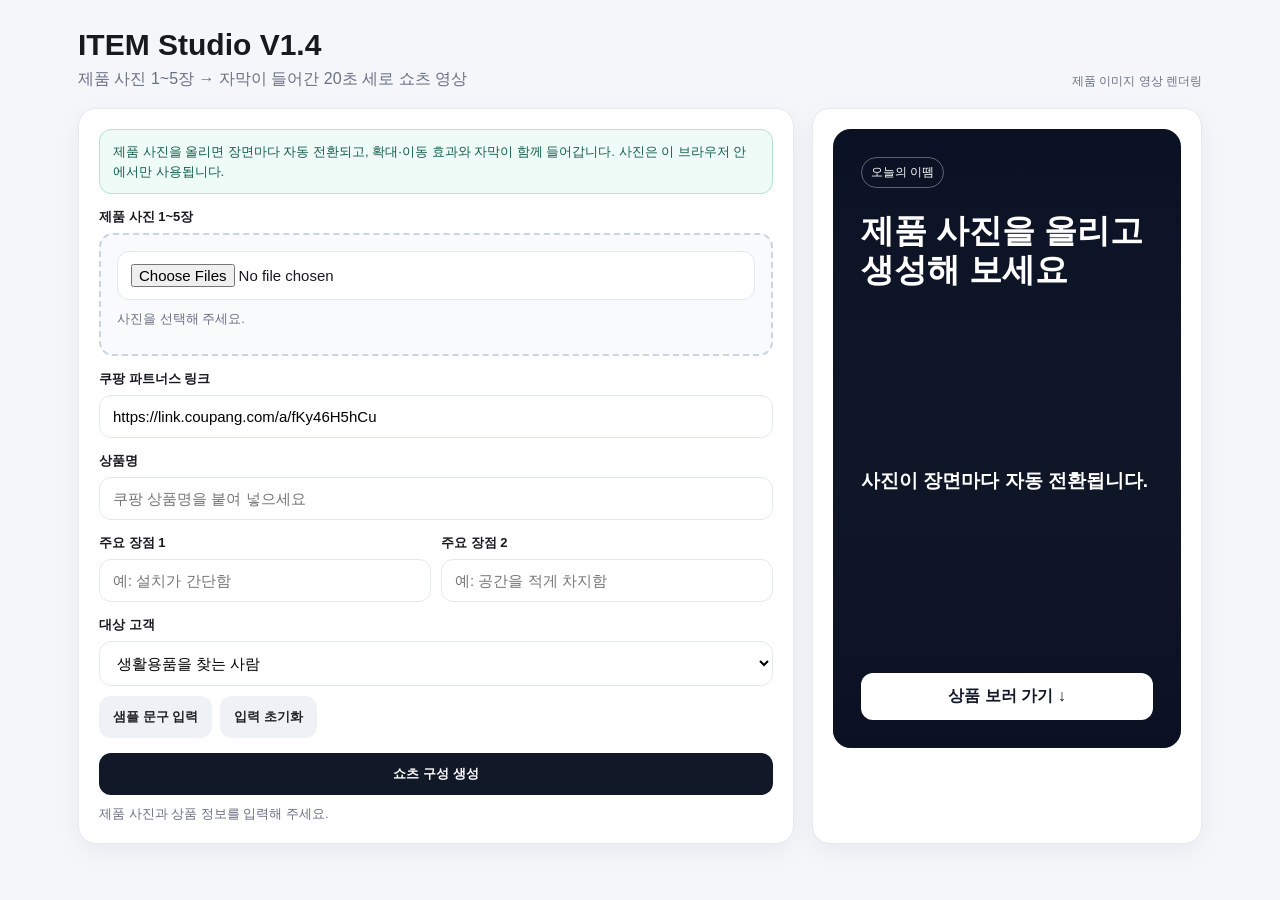
==== index.html @ 11790ec8 "V1.4 add product image video rendering" ====
<!doctype html>
<html lang="ko">
<head>
<meta charset="utf-8"><meta name="viewport" content="width=device-width,initial-scale=1">
<title>ITEM Studio V1.4</title>
<style>
:root{--bg:#f4f6fa;--card:#fff;--text:#17191f;--muted:#687083;--line:#e4e8ef;--accent:#111827;--soft:#eef2f7;--ok:#087a43;--bad:#b42318}
*{box-sizing:border-box}body{margin:0;font-family:Arial,"Noto Sans KR",sans-serif;background:var(--bg);color:var(--text)}
.wrap{max-width:1160px;margin:28px auto;padding:0 18px}.top{display:flex;justify-content:space-between;gap:16px;align-items:end;margin-bottom:18px}h1{margin:0;font-size:30px}.sub{color:var(--muted);margin-top:7px}.version{font-size:12px;color:var(--muted)}
.grid{display:grid;grid-template-columns:minmax(0,1fr) 390px;gap:18px}.card{background:var(--card);border:1px solid var(--line);border-radius:18px;padding:20px;box-shadow:0 8px 24px rgba(17,24,39,.05)}
.notice{background:#eefbf7;border:1px solid #b6e2d3;border-radius:12px;padding:12px 13px;font-size:13px;line-height:1.5;color:#155e4b;margin-bottom:12px}
label{font-size:13px;font-weight:700;display:block;margin:14px 0 7px}input,select{width:100%;border:1px solid var(--line);border-radius:12px;padding:12px 13px;font-size:15px;background:#fff}.row{display:grid;grid-template-columns:1fr 1fr;gap:10px}
button{border:0;border-radius:12px;padding:12px 14px;font-weight:800;cursor:pointer}.primary{background:var(--accent);color:#fff;width:100%;margin-top:15px}.videoBtn{background:#0f766e;color:#fff}.secondary{background:var(--soft);color:#222}.mini{padding:8px 11px;font-size:12px}.actions{display:flex;gap:8px;flex-wrap:wrap;margin-top:12px}.quick{margin-top:10px;display:flex;gap:8px;flex-wrap:wrap}
.status{font-size:13px;color:var(--muted);margin-top:10px}.ok{color:var(--ok);font-weight:700}.bad{color:var(--bad);font-weight:700}.hidden{display:none}.upload{border:2px dashed #cbd5e1;border-radius:14px;padding:16px;background:#f8fafc}.thumbs{display:grid;grid-template-columns:repeat(5,1fr);gap:8px;margin-top:10px}.thumb{aspect-ratio:1;border-radius:10px;overflow:hidden;background:#e5e7eb;position:relative}.thumb img{width:100%;height:100%;object-fit:cover}.thumb span{position:absolute;right:5px;top:5px;background:rgba(0,0,0,.65);color:#fff;border-radius:99px;padding:2px 6px;font-size:11px}
.preview{aspect-ratio:9/16;background:linear-gradient(180deg,#0f172a,#334155);border-radius:18px;color:#fff;padding:28px;display:flex;flex-direction:column;justify-content:space-between;overflow:hidden;background-size:cover;background-position:center;position:relative}.preview:before{content:"";position:absolute;inset:0;background:linear-gradient(180deg,rgba(2,6,23,.35),rgba(2,6,23,.82))}.preview>*{position:relative}.badge{font-size:12px;border:1px solid rgba(255,255,255,.35);display:inline-block;padding:6px 9px;border-radius:99px}.hook{font-size:33px;font-weight:900;line-height:1.18;margin-top:24px}.product{font-size:19px;line-height:1.45;font-weight:700}.points{font-size:14px;line-height:1.6;color:#dbe7f5;white-space:pre-line}.cta{background:#fff;color:#111827;padding:13px;border-radius:12px;font-weight:900;text-align:center}
.out{margin-top:18px}.section-head{display:flex;align-items:center;justify-content:space-between;gap:10px;margin:18px 0 7px}.section-head h3{margin:0;font-size:16px}.box{background:#f8f9fb;border:1px solid var(--line);padding:13px;border-radius:12px;white-space:pre-wrap;line-height:1.55}.videoBox{margin-top:16px;background:#0f172a;border-radius:16px;padding:12px}.videoBox video{width:100%;max-height:520px;border-radius:12px;background:#000}.progress{height:8px;background:#e5e7eb;border-radius:99px;overflow:hidden;margin-top:10px}.progress span{display:block;height:100%;width:0;background:#0f766e;transition:width .15s linear}
@media(max-width:880px){.grid{grid-template-columns:1fr}.preview{max-width:390px;margin:auto}.top{align-items:start;flex-direction:column}}@media(max-width:560px){.wrap{margin:18px auto;padding:0 12px}.card{padding:16px}.row{grid-template-columns:1fr}.actions,.quick{display:grid;grid-template-columns:1fr}.actions button,.quick button{width:100%}.thumbs{grid-template-columns:repeat(3,1fr)}h1{font-size:26px}.hook{font-size:29px}}
</style>
</head>
<body><div class="wrap">
<div class="top"><div><h1>ITEM Studio V1.4</h1><div class="sub">제품 사진 1~5장 → 자막이 들어간 20초 세로 쇼츠 영상</div></div><div class="version">제품 이미지 영상 렌더링</div></div>
<div class="grid"><section class="card">
<div class="notice">제품 사진을 올리면 장면마다 자동 전환되고, 확대·이동 효과와 자막이 함께 들어갑니다. 사진은 이 브라우저 안에서만 사용됩니다.</div>
<label>제품 사진 1~5장</label><div class="upload"><input id="images" type="file" accept="image/*" multiple><div id="imageStatus" class="status">사진을 선택해 주세요.</div><div id="thumbs" class="thumbs"></div></div>
<label>쿠팡 파트너스 링크</label><input id="link" value="https://link.coupang.com/a/fKy46H5hCu" inputmode="url">
<label>상품명</label><input id="name" placeholder="쿠팡 상품명을 붙여 넣으세요">
<div class="row"><div><label>주요 장점 1</label><input id="p1" placeholder="예: 설치가 간단함"></div><div><label>주요 장점 2</label><input id="p2" placeholder="예: 공간을 적게 차지함"></div></div>
<label>대상 고객</label><select id="aud"><option>생활용품을 찾는 사람</option><option>육아·가정용품을 찾는 부모</option><option>자취생</option><option>차량용품을 찾는 운전자</option><option>선물용 상품을 찾는 사람</option></select>
<div class="quick"><button class="secondary" onclick="sample()">샘플 문구 입력</button><button class="secondary" onclick="resetForm()">입력 초기화</button></div>
<button class="primary" onclick="generate()">쇼츠 구성 생성</button><div id="status" class="status">제품 사진과 상품 정보를 입력해 주세요.</div>
<div id="results" class="out hidden">
<div class="section-head"><h3>20초 쇼츠 대본</h3><button class="secondary mini" onclick="copyOne('script')">대본 복사</button></div><div id="script" class="box"></div>
<div class="section-head"><h3>추천 제목</h3><button class="secondary mini" onclick="copyOne('titles')">제목 복사</button></div><div id="titles" class="box"></div>
<div class="section-head"><h3>설명문</h3><button class="secondary mini" onclick="copyOne('desc')">설명 복사</button></div><div id="desc" class="box"></div>
<div class="section-head"><h3>해시태그</h3><button class="secondary mini" onclick="copyOne('tags')">태그 복사</button></div><div id="tags" class="box"></div>
<div class="actions"><button class="videoBtn" id="makeVideoBtn" onclick="makeVideo()">제품 사진 영상 만들기</button><button class="secondary" onclick="copyAll()">전체 결과 복사</button><button class="secondary" onclick="downloadTxt()">TXT 저장</button><button class="secondary" onclick="downloadPreview()">PNG 저장</button></div>
<div id="progressWrap" class="hidden"><div class="progress"><span id="progressBar"></span></div><div id="progressText" class="status">영상 준비 중</div></div>
<div id="videoBox" class="videoBox hidden"><video id="videoResult" controls playsinline></video><div class="actions"><button class="videoBtn" onclick="downloadVideo()">영상 파일 저장</button></div></div>
</div></section>
<aside class="card"><div id="preview" class="preview"><div><span class="badge">오늘의 이뗌</span><div id="pvHook" class="hook">제품 사진을 올리고<br>생성해 보세요</div></div><div><div id="pvProduct" class="product">사진이 장면마다 자동 전환됩니다.</div><div id="pvPoints" class="points"></div></div><div class="cta">상품 보러 가기 ↓</div></div></aside></div></div>
<canvas id="canvas" width="1080" height="1920" class="hidden"></canvas>
<script>
const $=id=>document.getElementById(id);const el={images:$('images'),imageStatus:$('imageStatus'),thumbs:$('thumbs'),preview:$('preview'),link:$('link'),name:$('name'),p1:$('p1'),p2:$('p2'),aud:$('aud'),status:$('status'),results:$('results'),script:$('script'),titles:$('titles'),desc:$('desc'),tags:$('tags'),pvHook:$('pvHook'),pvProduct:$('pvProduct'),pvPoints:$('pvPoints'),canvas:$('canvas'),progressWrap:$('progressWrap'),progressBar:$('progressBar'),progressText:$('progressText'),videoBox:$('videoBox'),videoResult:$('videoResult'),makeVideoBtn:$('makeVideoBtn')};let productImages=[],videoBlob=null;
const clean=(v,f='')=>(v||'').trim()||f;
el.images.addEventListener('change',async e=>{productImages=[];el.thumbs.innerHTML='';const files=[...e.target.files].slice(0,5);for(const [i,file] of files.entries()){const url=URL.createObjectURL(file),img=new Image();img.src=url;await img.decode();productImages.push(img);const d=document.createElement('div');d.className='thumb';d.innerHTML=`<img src="${url}"><span>${i+1}</span>`;el.thumbs.appendChild(d)}el.imageStatus.innerHTML=productImages.length?`<span class="ok">${productImages.length}장 준비 완료</span>`:'사진을 선택해 주세요.';if(productImages[0])el.preview.style.backgroundImage=`url(${productImages[0].src})`});
function sample(){el.name.value='접이식 다용도 수납 카트';el.p1.value='필요할 때만 펼쳐 쓸 수 있고';el.p2.value='주방과 거실 어디서든 활용도가 높습니다';el.aud.value='생활용품을 찾는 사람';el.status.innerHTML='<span class="ok">샘플 문구 입력 완료</span>'}
function resetForm(){el.name.value='';el.p1.value='';el.p2.value='';el.images.value='';productImages=[];el.thumbs.innerHTML='';el.preview.style.backgroundImage='';el.imageStatus.textContent='사진을 선택해 주세요.';el.results.classList.add('hidden');el.videoBox.classList.add('hidden');videoBlob=null;el.status.textContent='입력을 초기화했습니다.'}
function generate(){const l=clean(el.link.value),n=clean(el.name.value);if(!/^https:\/\/(link\.)?coupang\.com\//.test(l)){el.status.innerHTML='<span class="bad">쿠팡 링크 형식을 확인하세요.</span>';return false}if(!n){el.status.innerHTML='<span class="bad">상품명을 입력해 주세요.</span>';return false}const a=el.aud.value,x=clean(el.p1.value,'사용이 간편하고'),y=clean(el.p2.value,'일상 활용도가 높습니다');el.script.textContent=`[0~2초] 이거 아직도 모르셨나요?\n[2~6초] ${n}, ${x}.\n[6~12초] 특히 ${a}에게 잘 맞고, ${y}.\n[12~17초] 불편했던 부분을 줄여주는 실용템입니다.\n[17~20초] 궁금하면 화면의 상품을 눌러 확인해 보세요.`;el.titles.textContent=[`${n}, 왜 이제 알았지?`,`요즘 이거 찾는 사람이 많은 이유`,`${a}이라면 한 번 볼 만한 아이템`,`써보면 바로 이해되는 생활템`,`불편함 줄여주는 오늘의 이뗌`].map((v,i)=>`${i+1}. ${v}`).join('\n');el.desc.textContent=`${n}의 핵심 포인트를 20초 안에 정리했습니다.\n\n${x}, ${y}.\n\n상품 확인: ${l}\n\n※ 이 게시물은 쿠팡 파트너스 활동의 일환으로, 이에 따른 일정액의 수수료를 제공받습니다.`;el.tags.textContent='#쇼핑쇼츠 #쿠팡추천 #생활용품 #살림템 #가성비템 #추천템 #오늘의이뗌 #제품추천 #쇼핑정보 #쿠팡파트너스';el.pvHook.innerHTML='이거 아직도<br>모르셨나요?';el.pvProduct.textContent=n;el.pvPoints.textContent=`• ${x}\n• ${y}`;el.results.classList.remove('hidden');el.status.innerHTML='<span class="ok">구성 생성 완료 — 제품 사진 영상 만들기를 누르세요.</span>';return true}
function allText(){return`대본\n${el.script.textContent}\n\n제목\n${el.titles.textContent}\n\n설명\n${el.desc.textContent}\n\n해시태그\n${el.tags.textContent}`}async function copyText(t){try{await navigator.clipboard.writeText(t);el.status.innerHTML='<span class="ok">복사 완료</span>'}catch{el.status.innerHTML='<span class="bad">복사가 차단되었습니다.</span>'}}function copyOne(id){copyText($(id).textContent)}function copyAll(){copyText(allText())}
function downloadTxt(){const b=new Blob([allText()],{type:'text/plain;charset=utf-8'}),a=document.createElement('a');a.href=URL.createObjectURL(b);a.download='item-studio-result.txt';a.click();URL.revokeObjectURL(a.href)}
function wrap(c,t,y,max=900,size=76){c.font=`900 ${size}px Arial`;const chars=[...t];let line='',lines=[];for(const ch of chars){const q=line+ch;if(c.measureText(q).width>max&&line){lines.push(line);line=ch}else line=q}if(line)lines.push(line);lines.forEach((v,i)=>c.fillText(v,540,y+i*(size+18)));}
function drawCover(c,img,scale=1,dx=0,dy=0){const cw=1080,ch=1920,ir=img.width/img.height,cr=cw/ch;let w,h;if(ir>cr){h=ch*scale;w=h*ir}else{w=cw*scale;h=w/ir}c.drawImage(img,(cw-w)/2+dx,(ch-h)/2+dy,w,h)}
function drawFrame(c,t){const n=clean(el.name.value,'오늘의 추천 상품'),x=clean(el.p1.value,'사용이 간편함'),y=clean(el.p2.value,'일상 활용도가 높음'),scene=Math.min(4,Math.floor(t/4000)),img=productImages.length?productImages[scene%productImages.length]:null;c.clearRect(0,0,1080,1920);if(img){const p=(t%4000)/4000;drawCover(c,img,1.08+p*.12,(p-.5)*35,(.5-p)*25)}else{const g=c.createLinearGradient(0,0,1080,1920);g.addColorStop(0,'#07111f');g.addColorStop(1,'#0f766e');c.fillStyle=g;c.fillRect(0,0,1080,1920)}const shade=c.createLinearGradient(0,0,0,1920);shade.addColorStop(0,'rgba(2,6,23,.3)');shade.addColorStop(.55,'rgba(2,6,23,.15)');shade.addColorStop(1,'rgba(2,6,23,.9)');c.fillStyle=shade;c.fillRect(0,0,1080,1920);c.fillStyle='#fff';c.textAlign='center';c.shadowColor='rgba(0,0,0,.65)';c.shadowBlur=18;c.font='700 42px Arial';c.fillText('오늘의 이뗌',540,110);if(scene===0)wrap(c,'이거 아직도 모르셨나요?',560,900,88);if(scene===1){wrap(c,n,500,900,72);c.font='700 48px Arial';c.fillText(x,540,1120)}if(scene===2){wrap(c,'이런 분께 잘 맞아요',450,900,70);c.font='700 50px Arial';c.fillText(el.aud.value,540,1080)}if(scene===3){wrap(c,y,530,900,72);c.font='700 42px Arial';c.fillText('불편함을 줄여주는 실용템',540,1200)}if(scene===4){wrap(c,'상품이 궁금하다면',500,900,78);c.shadowBlur=0;c.fillStyle='#fff';c.fillRect(110,1320,860,140);c.fillStyle='#0f172a';c.font='900 52px Arial';c.fillText('상품 보러 가기 ↓',540,1410)}c.shadowBlur=0;c.fillStyle='rgba(255,255,255,.55)';c.fillRect(80,1810,920,8);c.fillStyle='#fff';c.fillRect(80,1810,920*Math.min(t/20000,1),8)}
function downloadPreview(){if(!generate())return;const c=el.canvas.getContext('2d');drawFrame(c,6500);const a=document.createElement('a');a.download='shorts-preview-1080x1920.png';a.href=el.canvas.toDataURL('image/png');a.click()}
async function makeVideo(){if(!generate())return;if(!productImages.length){el.status.innerHTML='<span class="bad">제품 사진을 1장 이상 올려 주세요.</span>';return}if(!window.MediaRecorder||!el.canvas.captureStream){el.status.innerHTML='<span class="bad">Chrome 또는 Edge에서 실행해 주세요.</span>';return}el.makeVideoBtn.disabled=true;el.progressWrap.classList.remove('hidden');el.videoBox.classList.add('hidden');const c=el.canvas.getContext('2d'),stream=el.canvas.captureStream(30),mime=MediaRecorder.isTypeSupported('video/webm;codecs=vp9')?'video/webm;codecs=vp9':'video/webm',rec=new MediaRecorder(stream,{mimeType:mime,videoBitsPerSecond:7000000}),chunks=[];rec.ondataavailable=e=>{if(e.data.size)chunks.push(e.data)};rec.onstop=()=>{videoBlob=new Blob(chunks,{type:mime});el.videoResult.src=URL.createObjectURL(videoBlob);el.videoBox.classList.remove('hidden');el.progressText.innerHTML='<span class="ok">PASS ✅ 제품 사진 쇼츠 영상 생성 완료</span>';el.makeVideoBtn.disabled=false};const start=performance.now();rec.start(250);function frame(now){const t=now-start;drawFrame(c,Math.min(t,20000));const pct=Math.min(100,t/200);el.progressBar.style.width=pct+'%';el.progressText.textContent=`영상 렌더링 중 ${Math.floor(pct)}%`;if(t<20000)requestAnimationFrame(frame);else rec.stop()}requestAnimationFrame(frame)}
function downloadVideo(){if(!videoBlob)return;const a=document.createElement('a');a.href=URL.createObjectURL(videoBlob);a.download='item-studio-product-shorts-1080x1920.webm';a.click();setTimeout(()=>URL.revokeObjectURL(a.href),1000)}
</script></body></html>
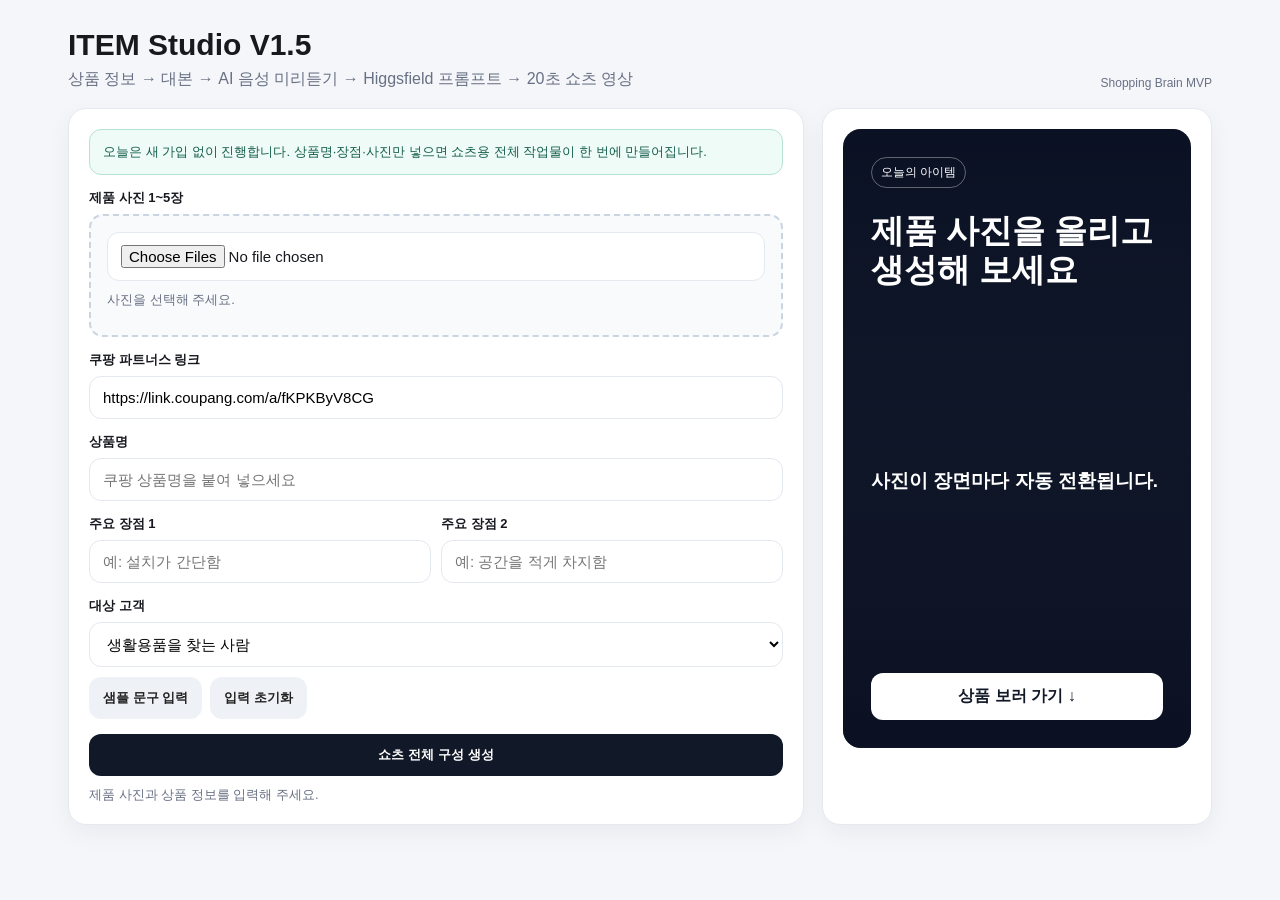
==== commit 95e1a67e: "Build ITEM Studio V1.5 shopping shorts workflow" ====
--- a/index.html
+++ b/index.html
@@ -2,34 +2,37 @@
 <html lang="ko">
 <head>
 <meta charset="utf-8"><meta name="viewport" content="width=device-width,initial-scale=1">
-<title>ITEM Studio V1.4</title>
+<title>ITEM Studio V1.5</title>
 <style>
-:root{--bg:#f4f6fa;--card:#fff;--text:#17191f;--muted:#687083;--line:#e4e8ef;--accent:#111827;--soft:#eef2f7;--ok:#087a43;--bad:#b42318}
+:root{--bg:#f4f6fa;--card:#fff;--text:#17191f;--muted:#687083;--line:#e4e8ef;--accent:#111827;--soft:#eef2f7;--ok:#087a43;--bad:#b42318;--teal:#0f766e;--purple:#6d28d9}
 *{box-sizing:border-box}body{margin:0;font-family:Arial,"Noto Sans KR",sans-serif;background:var(--bg);color:var(--text)}
-.wrap{max-width:1160px;margin:28px auto;padding:0 18px}.top{display:flex;justify-content:space-between;gap:16px;align-items:end;margin-bottom:18px}h1{margin:0;font-size:30px}.sub{color:var(--muted);margin-top:7px}.version{font-size:12px;color:var(--muted)}
+.wrap{max-width:1180px;margin:28px auto;padding:0 18px}.top{display:flex;justify-content:space-between;gap:16px;align-items:end;margin-bottom:18px}h1{margin:0;font-size:30px}.sub{color:var(--muted);margin-top:7px}.version{font-size:12px;color:var(--muted)}
 .grid{display:grid;grid-template-columns:minmax(0,1fr) 390px;gap:18px}.card{background:var(--card);border:1px solid var(--line);border-radius:18px;padding:20px;box-shadow:0 8px 24px rgba(17,24,39,.05)}
 .notice{background:#eefbf7;border:1px solid #b6e2d3;border-radius:12px;padding:12px 13px;font-size:13px;line-height:1.5;color:#155e4b;margin-bottom:12px}
 label{font-size:13px;font-weight:700;display:block;margin:14px 0 7px}input,select{width:100%;border:1px solid var(--line);border-radius:12px;padding:12px 13px;font-size:15px;background:#fff}.row{display:grid;grid-template-columns:1fr 1fr;gap:10px}
-button{border:0;border-radius:12px;padding:12px 14px;font-weight:800;cursor:pointer}.primary{background:var(--accent);color:#fff;width:100%;margin-top:15px}.videoBtn{background:#0f766e;color:#fff}.secondary{background:var(--soft);color:#222}.mini{padding:8px 11px;font-size:12px}.actions{display:flex;gap:8px;flex-wrap:wrap;margin-top:12px}.quick{margin-top:10px;display:flex;gap:8px;flex-wrap:wrap}
+button{border:0;border-radius:12px;padding:12px 14px;font-weight:800;cursor:pointer}.primary{background:var(--accent);color:#fff;width:100%;margin-top:15px}.videoBtn{background:var(--teal);color:#fff}.voiceBtn{background:var(--purple);color:#fff}.secondary{background:var(--soft);color:#222}.mini{padding:8px 11px;font-size:12px}.actions{display:flex;gap:8px;flex-wrap:wrap;margin-top:12px}.quick{margin-top:10px;display:flex;gap:8px;flex-wrap:wrap}
 .status{font-size:13px;color:var(--muted);margin-top:10px}.ok{color:var(--ok);font-weight:700}.bad{color:var(--bad);font-weight:700}.hidden{display:none}.upload{border:2px dashed #cbd5e1;border-radius:14px;padding:16px;background:#f8fafc}.thumbs{display:grid;grid-template-columns:repeat(5,1fr);gap:8px;margin-top:10px}.thumb{aspect-ratio:1;border-radius:10px;overflow:hidden;background:#e5e7eb;position:relative}.thumb img{width:100%;height:100%;object-fit:cover}.thumb span{position:absolute;right:5px;top:5px;background:rgba(0,0,0,.65);color:#fff;border-radius:99px;padding:2px 6px;font-size:11px}
 .preview{aspect-ratio:9/16;background:linear-gradient(180deg,#0f172a,#334155);border-radius:18px;color:#fff;padding:28px;display:flex;flex-direction:column;justify-content:space-between;overflow:hidden;background-size:cover;background-position:center;position:relative}.preview:before{content:"";position:absolute;inset:0;background:linear-gradient(180deg,rgba(2,6,23,.35),rgba(2,6,23,.82))}.preview>*{position:relative}.badge{font-size:12px;border:1px solid rgba(255,255,255,.35);display:inline-block;padding:6px 9px;border-radius:99px}.hook{font-size:33px;font-weight:900;line-height:1.18;margin-top:24px}.product{font-size:19px;line-height:1.45;font-weight:700}.points{font-size:14px;line-height:1.6;color:#dbe7f5;white-space:pre-line}.cta{background:#fff;color:#111827;padding:13px;border-radius:12px;font-weight:900;text-align:center}
-.out{margin-top:18px}.section-head{display:flex;align-items:center;justify-content:space-between;gap:10px;margin:18px 0 7px}.section-head h3{margin:0;font-size:16px}.box{background:#f8f9fb;border:1px solid var(--line);padding:13px;border-radius:12px;white-space:pre-wrap;line-height:1.55}.videoBox{margin-top:16px;background:#0f172a;border-radius:16px;padding:12px}.videoBox video{width:100%;max-height:520px;border-radius:12px;background:#000}.progress{height:8px;background:#e5e7eb;border-radius:99px;overflow:hidden;margin-top:10px}.progress span{display:block;height:100%;width:0;background:#0f766e;transition:width .15s linear}
+.out{margin-top:18px}.section-head{display:flex;align-items:center;justify-content:space-between;gap:10px;margin:18px 0 7px}.section-head h3{margin:0;font-size:16px}.box{background:#f8f9fb;border:1px solid var(--line);padding:13px;border-radius:12px;white-space:pre-wrap;line-height:1.55}.videoBox{margin-top:16px;background:#0f172a;border-radius:16px;padding:12px}.videoBox video{width:100%;max-height:520px;border-radius:12px;background:#000}.progress{height:8px;background:#e5e7eb;border-radius:99px;overflow:hidden;margin-top:10px}.progress span{display:block;height:100%;width:0;background:var(--teal);transition:width .15s linear}.pill{display:inline-block;padding:4px 8px;border-radius:999px;background:#ede9fe;color:#5b21b6;font-size:11px;font-weight:800;margin-left:6px}
 @media(max-width:880px){.grid{grid-template-columns:1fr}.preview{max-width:390px;margin:auto}.top{align-items:start;flex-direction:column}}@media(max-width:560px){.wrap{margin:18px auto;padding:0 12px}.card{padding:16px}.row{grid-template-columns:1fr}.actions,.quick{display:grid;grid-template-columns:1fr}.actions button,.quick button{width:100%}.thumbs{grid-template-columns:repeat(3,1fr)}h1{font-size:26px}.hook{font-size:29px}}
 </style>
 </head>
 <body><div class="wrap">
-<div class="top"><div><h1>ITEM Studio V1.4</h1><div class="sub">제품 사진 1~5장 → 자막이 들어간 20초 세로 쇼츠 영상</div></div><div class="version">제품 이미지 영상 렌더링</div></div>
+<div class="top"><div><h1>ITEM Studio V1.5</h1><div class="sub">상품 정보 → 대본 → AI 음성 미리듣기 → Higgsfield 프롬프트 → 20초 쇼츠 영상</div></div><div class="version">Shopping Brain MVP</div></div>
 <div class="grid"><section class="card">
-<div class="notice">제품 사진을 올리면 장면마다 자동 전환되고, 확대·이동 효과와 자막이 함께 들어갑니다. 사진은 이 브라우저 안에서만 사용됩니다.</div>
+<div class="notice">오늘은 새 가입 없이 진행합니다. 상품명·장점·사진만 넣으면 쇼츠용 전체 작업물이 한 번에 만들어집니다.</div>
 <label>제품 사진 1~5장</label><div class="upload"><input id="images" type="file" accept="image/*" multiple><div id="imageStatus" class="status">사진을 선택해 주세요.</div><div id="thumbs" class="thumbs"></div></div>
-<label>쿠팡 파트너스 링크</label><input id="link" value="https://link.coupang.com/a/fKy46H5hCu" inputmode="url">
+<label>쿠팡 파트너스 링크</label><input id="link" value="https://link.coupang.com/a/fKPKByV8CG" inputmode="url">
 <label>상품명</label><input id="name" placeholder="쿠팡 상품명을 붙여 넣으세요">
 <div class="row"><div><label>주요 장점 1</label><input id="p1" placeholder="예: 설치가 간단함"></div><div><label>주요 장점 2</label><input id="p2" placeholder="예: 공간을 적게 차지함"></div></div>
 <label>대상 고객</label><select id="aud"><option>생활용품을 찾는 사람</option><option>육아·가정용품을 찾는 부모</option><option>자취생</option><option>차량용품을 찾는 운전자</option><option>선물용 상품을 찾는 사람</option></select>
 <div class="quick"><button class="secondary" onclick="sample()">샘플 문구 입력</button><button class="secondary" onclick="resetForm()">입력 초기화</button></div>
-<button class="primary" onclick="generate()">쇼츠 구성 생성</button><div id="status" class="status">제품 사진과 상품 정보를 입력해 주세요.</div>
+<button class="primary" onclick="generate()">쇼츠 전체 구성 생성</button><div id="status" class="status">제품 사진과 상품 정보를 입력해 주세요.</div>
 <div id="results" class="out hidden">
 <div class="section-head"><h3>20초 쇼츠 대본</h3><button class="secondary mini" onclick="copyOne('script')">대본 복사</button></div><div id="script" class="box"></div>
+<div class="actions"><button class="voiceBtn" onclick="playVoice()">AI 음성 미리듣기</button><button class="secondary" onclick="stopVoice()">음성 정지</button></div>
+<div class="section-head"><h3>Higgsfield 영상 프롬프트 <span class="pill">9:16</span></h3><button class="secondary mini" onclick="copyOne('higgs')">프롬프트 복사</button></div><div id="higgs" class="box"></div>
+<div class="section-head"><h3>Canva 장면별 자막</h3><button class="secondary mini" onclick="copyOne('canva')">Canva 문구 복사</button></div><div id="canva" class="box"></div>
 <div class="section-head"><h3>추천 제목</h3><button class="secondary mini" onclick="copyOne('titles')">제목 복사</button></div><div id="titles" class="box"></div>
 <div class="section-head"><h3>설명문</h3><button class="secondary mini" onclick="copyOne('desc')">설명 복사</button></div><div id="desc" class="box"></div>
 <div class="section-head"><h3>해시태그</h3><button class="secondary mini" onclick="copyOne('tags')">태그 복사</button></div><div id="tags" class="box"></div>
@@ -37,20 +40,23 @@
 <div id="progressWrap" class="hidden"><div class="progress"><span id="progressBar"></span></div><div id="progressText" class="status">영상 준비 중</div></div>
 <div id="videoBox" class="videoBox hidden"><video id="videoResult" controls playsinline></video><div class="actions"><button class="videoBtn" onclick="downloadVideo()">영상 파일 저장</button></div></div>
 </div></section>
-<aside class="card"><div id="preview" class="preview"><div><span class="badge">오늘의 이뗌</span><div id="pvHook" class="hook">제품 사진을 올리고<br>생성해 보세요</div></div><div><div id="pvProduct" class="product">사진이 장면마다 자동 전환됩니다.</div><div id="pvPoints" class="points"></div></div><div class="cta">상품 보러 가기 ↓</div></div></aside></div></div>
+<aside class="card"><div id="preview" class="preview"><div><span class="badge">오늘의 아이템</span><div id="pvHook" class="hook">제품 사진을 올리고<br>생성해 보세요</div></div><div><div id="pvProduct" class="product">사진이 장면마다 자동 전환됩니다.</div><div id="pvPoints" class="points"></div></div><div class="cta">상품 보러 가기 ↓</div></div></aside></div></div>
 <canvas id="canvas" width="1080" height="1920" class="hidden"></canvas>
 <script>
-const $=id=>document.getElementById(id);const el={images:$('images'),imageStatus:$('imageStatus'),thumbs:$('thumbs'),preview:$('preview'),link:$('link'),name:$('name'),p1:$('p1'),p2:$('p2'),aud:$('aud'),status:$('status'),results:$('results'),script:$('script'),titles:$('titles'),desc:$('desc'),tags:$('tags'),pvHook:$('pvHook'),pvProduct:$('pvProduct'),pvPoints:$('pvPoints'),canvas:$('canvas'),progressWrap:$('progressWrap'),progressBar:$('progressBar'),progressText:$('progressText'),videoBox:$('videoBox'),videoResult:$('videoResult'),makeVideoBtn:$('makeVideoBtn')};let productImages=[],videoBlob=null;
+const $=id=>document.getElementById(id);const el={images:$('images'),imageStatus:$('imageStatus'),thumbs:$('thumbs'),preview:$('preview'),link:$('link'),name:$('name'),p1:$('p1'),p2:$('p2'),aud:$('aud'),status:$('status'),results:$('results'),script:$('script'),higgs:$('higgs'),canva:$('canva'),titles:$('titles'),desc:$('desc'),tags:$('tags'),pvHook:$('pvHook'),pvProduct:$('pvProduct'),pvPoints:$('pvPoints'),canvas:$('canvas'),progressWrap:$('progressWrap'),progressBar:$('progressBar'),progressText:$('progressText'),videoBox:$('videoBox'),videoResult:$('videoResult'),makeVideoBtn:$('makeVideoBtn')};let productImages=[],videoBlob=null;
 const clean=(v,f='')=>(v||'').trim()||f;
 el.images.addEventListener('change',async e=>{productImages=[];el.thumbs.innerHTML='';const files=[...e.target.files].slice(0,5);for(const [i,file] of files.entries()){const url=URL.createObjectURL(file),img=new Image();img.src=url;await img.decode();productImages.push(img);const d=document.createElement('div');d.className='thumb';d.innerHTML=`<img src="${url}"><span>${i+1}</span>`;el.thumbs.appendChild(d)}el.imageStatus.innerHTML=productImages.length?`<span class="ok">${productImages.length}장 준비 완료</span>`:'사진을 선택해 주세요.';if(productImages[0])el.preview.style.backgroundImage=`url(${productImages[0].src})`});
 function sample(){el.name.value='접이식 다용도 수납 카트';el.p1.value='필요할 때만 펼쳐 쓸 수 있고';el.p2.value='주방과 거실 어디서든 활용도가 높습니다';el.aud.value='생활용품을 찾는 사람';el.status.innerHTML='<span class="ok">샘플 문구 입력 완료</span>'}
-function resetForm(){el.name.value='';el.p1.value='';el.p2.value='';el.images.value='';productImages=[];el.thumbs.innerHTML='';el.preview.style.backgroundImage='';el.imageStatus.textContent='사진을 선택해 주세요.';el.results.classList.add('hidden');el.videoBox.classList.add('hidden');videoBlob=null;el.status.textContent='입력을 초기화했습니다.'}
-function generate(){const l=clean(el.link.value),n=clean(el.name.value);if(!/^https:\/\/(link\.)?coupang\.com\//.test(l)){el.status.innerHTML='<span class="bad">쿠팡 링크 형식을 확인하세요.</span>';return false}if(!n){el.status.innerHTML='<span class="bad">상품명을 입력해 주세요.</span>';return false}const a=el.aud.value,x=clean(el.p1.value,'사용이 간편하고'),y=clean(el.p2.value,'일상 활용도가 높습니다');el.script.textContent=`[0~2초] 이거 아직도 모르셨나요?\n[2~6초] ${n}, ${x}.\n[6~12초] 특히 ${a}에게 잘 맞고, ${y}.\n[12~17초] 불편했던 부분을 줄여주는 실용템입니다.\n[17~20초] 궁금하면 화면의 상품을 눌러 확인해 보세요.`;el.titles.textContent=[`${n}, 왜 이제 알았지?`,`요즘 이거 찾는 사람이 많은 이유`,`${a}이라면 한 번 볼 만한 아이템`,`써보면 바로 이해되는 생활템`,`불편함 줄여주는 오늘의 이뗌`].map((v,i)=>`${i+1}. ${v}`).join('\n');el.desc.textContent=`${n}의 핵심 포인트를 20초 안에 정리했습니다.\n\n${x}, ${y}.\n\n상품 확인: ${l}\n\n※ 이 게시물은 쿠팡 파트너스 활동의 일환으로, 이에 따른 일정액의 수수료를 제공받습니다.`;el.tags.textContent='#쇼핑쇼츠 #쿠팡추천 #생활용품 #살림템 #가성비템 #추천템 #오늘의이뗌 #제품추천 #쇼핑정보 #쿠팡파트너스';el.pvHook.innerHTML='이거 아직도<br>모르셨나요?';el.pvProduct.textContent=n;el.pvPoints.textContent=`• ${x}\n• ${y}`;el.results.classList.remove('hidden');el.status.innerHTML='<span class="ok">구성 생성 완료 — 제품 사진 영상 만들기를 누르세요.</span>';return true}
-function allText(){return`대본\n${el.script.textContent}\n\n제목\n${el.titles.textContent}\n\n설명\n${el.desc.textContent}\n\n해시태그\n${el.tags.textContent}`}async function copyText(t){try{await navigator.clipboard.writeText(t);el.status.innerHTML='<span class="ok">복사 완료</span>'}catch{el.status.innerHTML='<span class="bad">복사가 차단되었습니다.</span>'}}function copyOne(id){copyText($(id).textContent)}function copyAll(){copyText(allText())}
+function resetForm(){stopVoice();el.name.value='';el.p1.value='';el.p2.value='';el.images.value='';productImages=[];el.thumbs.innerHTML='';el.preview.style.backgroundImage='';el.imageStatus.textContent='사진을 선택해 주세요.';el.results.classList.add('hidden');el.videoBox.classList.add('hidden');videoBlob=null;el.status.textContent='입력을 초기화했습니다.'}
+function voiceText(){return el.script.textContent.replace(/\[[^\]]+\]/g,'').replace(/\n/g,' ')}
+function playVoice(){if(!generate())return;if(!('speechSynthesis'in window)){el.status.innerHTML='<span class="bad">이 브라우저는 음성 미리듣기를 지원하지 않습니다.</span>';return}stopVoice();const u=new SpeechSynthesisUtterance(voiceText());u.lang='ko-KR';u.rate=1.08;u.pitch=1.03;const voices=speechSynthesis.getVoices();u.voice=voices.find(v=>v.lang.startsWith('ko'))||null;u.onstart=()=>el.status.innerHTML='<span class="ok">AI 음성 재생 중</span>';u.onend=()=>el.status.innerHTML='<span class="ok">AI 음성 미리듣기 완료</span>';speechSynthesis.speak(u)}
+function stopVoice(){if('speechSynthesis'in window)speechSynthesis.cancel()}
+function generate(){const l=clean(el.link.value),n=clean(el.name.value);if(!/^https:\/\/(link\.)?coupang\.com\//.test(l)){el.status.innerHTML='<span class="bad">쿠팡 링크 형식을 확인하세요.</span>';return false}if(!n){el.status.innerHTML='<span class="bad">상품명을 입력해 주세요.</span>';return false}const a=el.aud.value,x=clean(el.p1.value,'사용이 간편하고'),y=clean(el.p2.value,'일상 활용도가 높습니다');el.script.textContent=`[0~2초] 이거 아직도 모르셨나요?\n[2~6초] ${n}. ${x}.\n[6~11초] 특히 ${a}에게 잘 맞습니다.\n[11~16초] ${y}.\n[16~20초] 궁금하면 화면의 상품을 눌러 확인해 보세요.`;el.higgs.textContent=`Create a premium vertical 9:16 Korean shopping short for “${n}”. Use realistic product-focused commercial cinematography, clean modern Korean home setting, bright natural lighting, smooth push-in and close-up camera movement, quick but elegant scene transitions, and believable everyday use by ${a}. Emphasize these benefits visually: ${x}; ${y}. Show the product clearly in every scene. 20 seconds, five scenes, energetic social commerce pacing, realistic textures, no logos, no watermark, no subtitles, no distorted hands, no extra objects.`;el.canva.textContent=`SCENE 1 · 0~2초\n이거 아직도 모르셨나요?\n\nSCENE 2 · 2~6초\n${n}\n${x}\n\nSCENE 3 · 6~11초\n이런 분께 잘 맞아요\n${a}\n\nSCENE 4 · 11~16초\n${y}\n\nSCENE 5 · 16~20초\n상품이 궁금하다면\n화면의 상품을 눌러 확인`;el.titles.textContent=[`${n}, 왜 이제 알았지?`,`요즘 이거 찾는 사람이 많은 이유`,`${a}이라면 한 번 볼 만한 아이템`,`써보면 바로 이해되는 생활템`,`불편함 줄여주는 오늘의 아이템`].map((v,i)=>`${i+1}. ${v}`).join('\n');el.desc.textContent=`${n}의 핵심 포인트를 20초 안에 정리했습니다.\n\n${x}, ${y}.\n\n상품 확인: ${l}\n\n※ 이 게시물은 쿠팡 파트너스 활동의 일환으로, 이에 따른 일정액의 수수료를 제공받습니다.`;el.tags.textContent='#쇼핑쇼츠 #쿠팡추천 #생활용품 #살림템 #가성비템 #추천템 #오늘의아이템 #제품추천 #쇼핑정보 #쿠팡파트너스';el.pvHook.innerHTML='이거 아직도<br>모르셨나요?';el.pvProduct.textContent=n;el.pvPoints.textContent=`• ${x}\n• ${y}`;el.results.classList.remove('hidden');el.status.innerHTML='<span class="ok">전체 구성 생성 완료 — 음성·프롬프트·영상까지 준비됐습니다.</span>';return true}
+function allText(){return`대본\n${el.script.textContent}\n\nHiggsfield 프롬프트\n${el.higgs.textContent}\n\nCanva 장면별 자막\n${el.canva.textContent}\n\n제목\n${el.titles.textContent}\n\n설명\n${el.desc.textContent}\n\n해시태그\n${el.tags.textContent}`}async function copyText(t){try{await navigator.clipboard.writeText(t);el.status.innerHTML='<span class="ok">복사 완료</span>'}catch{el.status.innerHTML='<span class="bad">복사가 차단되었습니다.</span>'}}function copyOne(id){copyText($(id).textContent)}function copyAll(){copyText(allText())}
 function downloadTxt(){const b=new Blob([allText()],{type:'text/plain;charset=utf-8'}),a=document.createElement('a');a.href=URL.createObjectURL(b);a.download='item-studio-result.txt';a.click();URL.revokeObjectURL(a.href)}
-function wrap(c,t,y,max=900,size=76){c.font=`900 ${size}px Arial`;const chars=[...t];let line='',lines=[];for(const ch of chars){const q=line+ch;if(c.measureText(q).width>max&&line){lines.push(line);line=ch}else line=q}if(line)lines.push(line);lines.forEach((v,i)=>c.fillText(v,540,y+i*(size+18)));}
+function wrap(c,t,y,max=900,size=76){c.font=`900 ${size}px Arial`;const chars=[...t];let line='',lines=[];for(const ch of chars){const q=line+ch;if(c.measureText(q).width>max&&line){lines.push(line);line=ch}else line=q}if(line)lines.push(line);lines.forEach((v,i)=>c.fillText(v,540,y+i*(size+18)))}
 function drawCover(c,img,scale=1,dx=0,dy=0){const cw=1080,ch=1920,ir=img.width/img.height,cr=cw/ch;let w,h;if(ir>cr){h=ch*scale;w=h*ir}else{w=cw*scale;h=w/ir}c.drawImage(img,(cw-w)/2+dx,(ch-h)/2+dy,w,h)}
-function drawFrame(c,t){const n=clean(el.name.value,'오늘의 추천 상품'),x=clean(el.p1.value,'사용이 간편함'),y=clean(el.p2.value,'일상 활용도가 높음'),scene=Math.min(4,Math.floor(t/4000)),img=productImages.length?productImages[scene%productImages.length]:null;c.clearRect(0,0,1080,1920);if(img){const p=(t%4000)/4000;drawCover(c,img,1.08+p*.12,(p-.5)*35,(.5-p)*25)}else{const g=c.createLinearGradient(0,0,1080,1920);g.addColorStop(0,'#07111f');g.addColorStop(1,'#0f766e');c.fillStyle=g;c.fillRect(0,0,1080,1920)}const shade=c.createLinearGradient(0,0,0,1920);shade.addColorStop(0,'rgba(2,6,23,.3)');shade.addColorStop(.55,'rgba(2,6,23,.15)');shade.addColorStop(1,'rgba(2,6,23,.9)');c.fillStyle=shade;c.fillRect(0,0,1080,1920);c.fillStyle='#fff';c.textAlign='center';c.shadowColor='rgba(0,0,0,.65)';c.shadowBlur=18;c.font='700 42px Arial';c.fillText('오늘의 이뗌',540,110);if(scene===0)wrap(c,'이거 아직도 모르셨나요?',560,900,88);if(scene===1){wrap(c,n,500,900,72);c.font='700 48px Arial';c.fillText(x,540,1120)}if(scene===2){wrap(c,'이런 분께 잘 맞아요',450,900,70);c.font='700 50px Arial';c.fillText(el.aud.value,540,1080)}if(scene===3){wrap(c,y,530,900,72);c.font='700 42px Arial';c.fillText('불편함을 줄여주는 실용템',540,1200)}if(scene===4){wrap(c,'상품이 궁금하다면',500,900,78);c.shadowBlur=0;c.fillStyle='#fff';c.fillRect(110,1320,860,140);c.fillStyle='#0f172a';c.font='900 52px Arial';c.fillText('상품 보러 가기 ↓',540,1410)}c.shadowBlur=0;c.fillStyle='rgba(255,255,255,.55)';c.fillRect(80,1810,920,8);c.fillStyle='#fff';c.fillRect(80,1810,920*Math.min(t/20000,1),8)}
+function drawFrame(c,t){const n=clean(el.name.value,'오늘의 추천 상품'),x=clean(el.p1.value,'사용이 간편함'),y=clean(el.p2.value,'일상 활용도가 높음'),scene=Math.min(4,Math.floor(t/4000)),img=productImages.length?productImages[scene%productImages.length]:null;c.clearRect(0,0,1080,1920);if(img){const p=(t%4000)/4000;drawCover(c,img,1.08+p*.12,(p-.5)*35,(.5-p)*25)}else{const g=c.createLinearGradient(0,0,1080,1920);g.addColorStop(0,'#07111f');g.addColorStop(1,'#0f766e');c.fillStyle=g;c.fillRect(0,0,1080,1920)}const shade=c.createLinearGradient(0,0,0,1920);shade.addColorStop(0,'rgba(2,6,23,.3)');shade.addColorStop(.55,'rgba(2,6,23,.15)');shade.addColorStop(1,'rgba(2,6,23,.9)');c.fillStyle=shade;c.fillRect(0,0,1080,1920);c.fillStyle='#fff';c.textAlign='center';c.shadowColor='rgba(0,0,0,.65)';c.shadowBlur=18;c.font='700 42px Arial';c.fillText('오늘의 아이템',540,110);if(scene===0)wrap(c,'이거 아직도 모르셨나요?',560,900,88);if(scene===1){wrap(c,n,500,900,72);c.font='700 48px Arial';c.fillText(x,540,1120)}if(scene===2){wrap(c,'이런 분께 잘 맞아요',450,900,70);c.font='700 50px Arial';c.fillText(el.aud.value,540,1080)}if(scene===3){wrap(c,y,530,900,72);c.font='700 42px Arial';c.fillText('불편함을 줄여주는 실용템',540,1200)}if(scene===4){wrap(c,'상품이 궁금하다면',500,900,78);c.shadowBlur=0;c.fillStyle='#fff';c.fillRect(110,1320,860,140);c.fillStyle='#0f172a';c.font='900 52px Arial';c.fillText('상품 보러 가기 ↓',540,1410)}c.shadowBlur=0;c.fillStyle='rgba(255,255,255,.55)';c.fillRect(80,1810,920,8);c.fillStyle='#fff';c.fillRect(80,1810,920*Math.min(t/20000,1),8)}
 function downloadPreview(){if(!generate())return;const c=el.canvas.getContext('2d');drawFrame(c,6500);const a=document.createElement('a');a.download='shorts-preview-1080x1920.png';a.href=el.canvas.toDataURL('image/png');a.click()}
 async function makeVideo(){if(!generate())return;if(!productImages.length){el.status.innerHTML='<span class="bad">제품 사진을 1장 이상 올려 주세요.</span>';return}if(!window.MediaRecorder||!el.canvas.captureStream){el.status.innerHTML='<span class="bad">Chrome 또는 Edge에서 실행해 주세요.</span>';return}el.makeVideoBtn.disabled=true;el.progressWrap.classList.remove('hidden');el.videoBox.classList.add('hidden');const c=el.canvas.getContext('2d'),stream=el.canvas.captureStream(30),mime=MediaRecorder.isTypeSupported('video/webm;codecs=vp9')?'video/webm;codecs=vp9':'video/webm',rec=new MediaRecorder(stream,{mimeType:mime,videoBitsPerSecond:7000000}),chunks=[];rec.ondataavailable=e=>{if(e.data.size)chunks.push(e.data)};rec.onstop=()=>{videoBlob=new Blob(chunks,{type:mime});el.videoResult.src=URL.createObjectURL(videoBlob);el.videoBox.classList.remove('hidden');el.progressText.innerHTML='<span class="ok">PASS ✅ 제품 사진 쇼츠 영상 생성 완료</span>';el.makeVideoBtn.disabled=false};const start=performance.now();rec.start(250);function frame(now){const t=now-start;drawFrame(c,Math.min(t,20000));const pct=Math.min(100,t/200);el.progressBar.style.width=pct+'%';el.progressText.textContent=`영상 렌더링 중 ${Math.floor(pct)}%`;if(t<20000)requestAnimationFrame(frame);else rec.stop()}requestAnimationFrame(frame)}
 function downloadVideo(){if(!videoBlob)return;const a=document.createElement('a');a.href=URL.createObjectURL(videoBlob);a.download='item-studio-product-shorts-1080x1920.webm';a.click();setTimeout(()=>URL.revokeObjectURL(a.href),1000)}
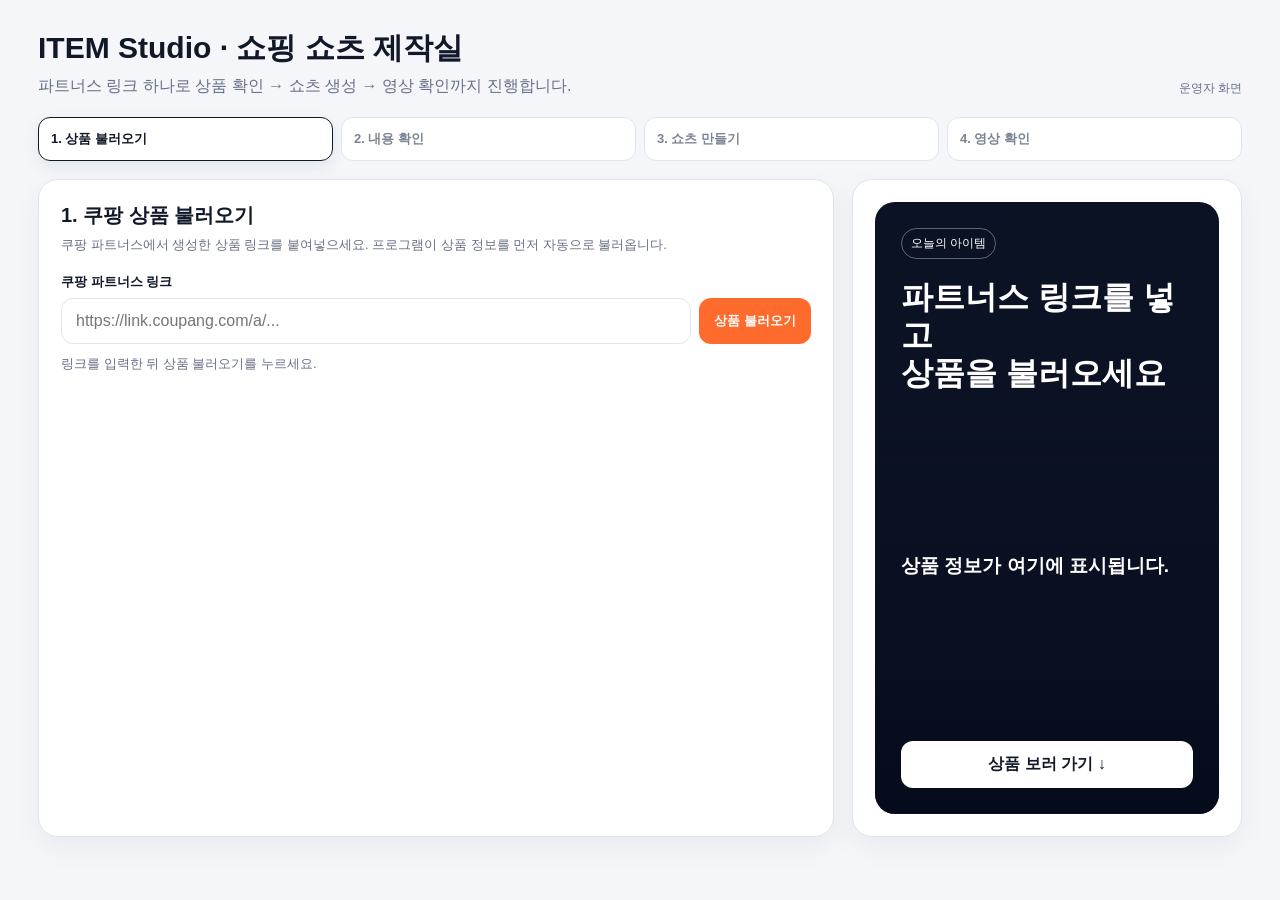
==== commit 3df570ce: "Rebuild ITEM Studio as operator-first one-button workflow" ====
--- a/index.html
+++ b/index.html
@@ -2,62 +2,55 @@
 <html lang="ko">
 <head>
 <meta charset="utf-8"><meta name="viewport" content="width=device-width,initial-scale=1">
-<title>ITEM Studio V1.5</title>
+<title>ITEM Studio · 쇼핑 쇼츠 제작실</title>
 <style>
-:root{--bg:#f4f6fa;--card:#fff;--text:#17191f;--muted:#687083;--line:#e4e8ef;--accent:#111827;--soft:#eef2f7;--ok:#087a43;--bad:#b42318;--teal:#0f766e;--purple:#6d28d9}
-*{box-sizing:border-box}body{margin:0;font-family:Arial,"Noto Sans KR",sans-serif;background:var(--bg);color:var(--text)}
-.wrap{max-width:1180px;margin:28px auto;padding:0 18px}.top{display:flex;justify-content:space-between;gap:16px;align-items:end;margin-bottom:18px}h1{margin:0;font-size:30px}.sub{color:var(--muted);margin-top:7px}.version{font-size:12px;color:var(--muted)}
-.grid{display:grid;grid-template-columns:minmax(0,1fr) 390px;gap:18px}.card{background:var(--card);border:1px solid var(--line);border-radius:18px;padding:20px;box-shadow:0 8px 24px rgba(17,24,39,.05)}
-.notice{background:#eefbf7;border:1px solid #b6e2d3;border-radius:12px;padding:12px 13px;font-size:13px;line-height:1.5;color:#155e4b;margin-bottom:12px}
-label{font-size:13px;font-weight:700;display:block;margin:14px 0 7px}input,select{width:100%;border:1px solid var(--line);border-radius:12px;padding:12px 13px;font-size:15px;background:#fff}.row{display:grid;grid-template-columns:1fr 1fr;gap:10px}
-button{border:0;border-radius:12px;padding:12px 14px;font-weight:800;cursor:pointer}.primary{background:var(--accent);color:#fff;width:100%;margin-top:15px}.videoBtn{background:var(--teal);color:#fff}.voiceBtn{background:var(--purple);color:#fff}.secondary{background:var(--soft);color:#222}.mini{padding:8px 11px;font-size:12px}.actions{display:flex;gap:8px;flex-wrap:wrap;margin-top:12px}.quick{margin-top:10px;display:flex;gap:8px;flex-wrap:wrap}
-.status{font-size:13px;color:var(--muted);margin-top:10px}.ok{color:var(--ok);font-weight:700}.bad{color:var(--bad);font-weight:700}.hidden{display:none}.upload{border:2px dashed #cbd5e1;border-radius:14px;padding:16px;background:#f8fafc}.thumbs{display:grid;grid-template-columns:repeat(5,1fr);gap:8px;margin-top:10px}.thumb{aspect-ratio:1;border-radius:10px;overflow:hidden;background:#e5e7eb;position:relative}.thumb img{width:100%;height:100%;object-fit:cover}.thumb span{position:absolute;right:5px;top:5px;background:rgba(0,0,0,.65);color:#fff;border-radius:99px;padding:2px 6px;font-size:11px}
-.preview{aspect-ratio:9/16;background:linear-gradient(180deg,#0f172a,#334155);border-radius:18px;color:#fff;padding:28px;display:flex;flex-direction:column;justify-content:space-between;overflow:hidden;background-size:cover;background-position:center;position:relative}.preview:before{content:"";position:absolute;inset:0;background:linear-gradient(180deg,rgba(2,6,23,.35),rgba(2,6,23,.82))}.preview>*{position:relative}.badge{font-size:12px;border:1px solid rgba(255,255,255,.35);display:inline-block;padding:6px 9px;border-radius:99px}.hook{font-size:33px;font-weight:900;line-height:1.18;margin-top:24px}.product{font-size:19px;line-height:1.45;font-weight:700}.points{font-size:14px;line-height:1.6;color:#dbe7f5;white-space:pre-line}.cta{background:#fff;color:#111827;padding:13px;border-radius:12px;font-weight:900;text-align:center}
-.out{margin-top:18px}.section-head{display:flex;align-items:center;justify-content:space-between;gap:10px;margin:18px 0 7px}.section-head h3{margin:0;font-size:16px}.box{background:#f8f9fb;border:1px solid var(--line);padding:13px;border-radius:12px;white-space:pre-wrap;line-height:1.55}.videoBox{margin-top:16px;background:#0f172a;border-radius:16px;padding:12px}.videoBox video{width:100%;max-height:520px;border-radius:12px;background:#000}.progress{height:8px;background:#e5e7eb;border-radius:99px;overflow:hidden;margin-top:10px}.progress span{display:block;height:100%;width:0;background:var(--teal);transition:width .15s linear}.pill{display:inline-block;padding:4px 8px;border-radius:999px;background:#ede9fe;color:#5b21b6;font-size:11px;font-weight:800;margin-left:6px}
-@media(max-width:880px){.grid{grid-template-columns:1fr}.preview{max-width:390px;margin:auto}.top{align-items:start;flex-direction:column}}@media(max-width:560px){.wrap{margin:18px auto;padding:0 12px}.card{padding:16px}.row{grid-template-columns:1fr}.actions,.quick{display:grid;grid-template-columns:1fr}.actions button,.quick button{width:100%}.thumbs{grid-template-columns:repeat(3,1fr)}h1{font-size:26px}.hook{font-size:29px}}
+:root{--bg:#f4f6fa;--card:#fff;--text:#111827;--muted:#667085;--line:#dfe5ec;--dark:#0f172a;--accent:#ff6b2c;--ok:#087a43;--bad:#b42318;--soft:#f8fafc}
+*{box-sizing:border-box}body{margin:0;background:var(--bg);color:var(--text);font-family:Arial,"Noto Sans KR",sans-serif}.wrap{max-width:1240px;margin:0 auto;padding:28px 18px 60px}.top{display:flex;justify-content:space-between;align-items:end;gap:16px;margin-bottom:20px}.top h1{margin:0;font-size:30px}.top p{margin:7px 0 0;color:var(--muted)}.tag{font-size:12px;color:var(--muted)}
+.steps{display:grid;grid-template-columns:repeat(4,1fr);gap:8px;margin-bottom:18px}.step{background:#fff;border:1px solid var(--line);border-radius:12px;padding:12px;font-size:13px;font-weight:800;color:#7b8493}.step.active{border-color:#111827;color:#111827;box-shadow:0 5px 16px rgba(15,23,42,.08)}.step.done{background:#eefbf5;color:var(--ok);border-color:#b8e3cd}
+.grid{display:grid;grid-template-columns:minmax(0,1fr) 390px;gap:18px}.card{background:var(--card);border:1px solid var(--line);border-radius:20px;padding:22px;box-shadow:0 10px 30px rgba(15,23,42,.05)}.card h2{font-size:20px;margin:0 0 6px}.help{color:var(--muted);font-size:13px;line-height:1.55;margin-bottom:18px}.field{margin-top:14px}.field label{display:block;font-size:13px;font-weight:800;margin-bottom:7px}.inputrow{display:grid;grid-template-columns:1fr auto;gap:8px}input,textarea,select{width:100%;border:1px solid var(--line);border-radius:12px;padding:13px 14px;font:inherit;background:#fff}textarea{min-height:96px;resize:vertical}button{border:0;border-radius:12px;padding:12px 15px;font-weight:900;cursor:pointer}.primary{background:var(--dark);color:#fff}.orange{background:var(--accent);color:#fff}.secondary{background:#eef2f6;color:#1f2937}.wide{width:100%}.status{margin-top:10px;font-size:13px;color:var(--muted);line-height:1.5}.ok{color:var(--ok);font-weight:800}.bad{color:var(--bad);font-weight:800}.hidden{display:none!important}.fallback{margin-top:15px;padding:15px;border:1px dashed #cbd5e1;border-radius:14px;background:#f8fafc}.fallback strong{display:block;margin-bottom:6px}.fallback ol{margin:8px 0 0 20px;padding:0;color:var(--muted);font-size:13px;line-height:1.6}.upload{border:2px dashed #cbd5e1;border-radius:14px;padding:16px;background:#fbfcfe}.thumbs{display:grid;grid-template-columns:repeat(5,1fr);gap:8px;margin-top:10px}.thumb{aspect-ratio:1;border-radius:10px;overflow:hidden;background:#e5e7eb}.thumb img{width:100%;height:100%;object-fit:cover}.productbox{display:grid;grid-template-columns:120px 1fr;gap:14px;margin-top:14px;padding:14px;border:1px solid var(--line);border-radius:15px;background:var(--soft)}.productbox img{width:120px;height:120px;object-fit:cover;border-radius:12px;background:#e5e7eb}.productbox h3{margin:0 0 8px;font-size:17px}.meta{font-size:13px;color:var(--muted);line-height:1.55}.actions{display:flex;gap:8px;flex-wrap:wrap;margin-top:14px}.results{margin-top:18px}.result{margin-top:14px}.result h3{font-size:15px;margin:0 0 7px}.box{border:1px solid var(--line);background:#fafbfc;border-radius:12px;padding:13px;white-space:pre-wrap;line-height:1.6;font-size:14px}.preview{aspect-ratio:9/16;border-radius:20px;background:linear-gradient(180deg,#0f172a,#1e293b);padding:26px;color:#fff;display:flex;flex-direction:column;justify-content:space-between;position:sticky;top:18px;background-size:cover;background-position:center;overflow:hidden}.preview:before{content:"";position:absolute;inset:0;background:linear-gradient(180deg,rgba(2,6,23,.3),rgba(2,6,23,.86))}.preview>*{position:relative}.badge{display:inline-block;padding:6px 9px;border:1px solid rgba(255,255,255,.35);border-radius:999px;font-size:12px}.hook{font-size:32px;font-weight:900;line-height:1.18;margin-top:20px}.pname{font-size:19px;font-weight:800;line-height:1.4}.points{font-size:14px;color:#d9e4f2;white-space:pre-line;line-height:1.6}.cta{background:#fff;color:#111827;border-radius:12px;padding:13px;text-align:center;font-weight:900}.videoBox{margin-top:16px;background:#0f172a;border-radius:16px;padding:12px}.videoBox video{width:100%;max-height:560px;border-radius:12px;background:#000}.progress{height:8px;background:#e5e7eb;border-radius:999px;overflow:hidden;margin-top:12px}.progress span{display:block;width:0;height:100%;background:var(--accent);transition:width .2s}.platforms{display:grid;grid-template-columns:repeat(4,1fr);gap:8px;margin-top:10px}.platform{border:1px solid var(--line);border-radius:12px;padding:10px;font-size:13px;text-align:center;background:#fff}.platform input{width:auto;margin-right:5px}
+@media(max-width:900px){.grid{grid-template-columns:1fr}.preview{position:relative;max-width:390px;margin:auto}.steps{grid-template-columns:1fr 1fr}}@media(max-width:560px){.wrap{padding:18px 12px 50px}.top{align-items:flex-start;flex-direction:column}.inputrow,.productbox{grid-template-columns:1fr}.productbox img{width:100%;height:220px}.thumbs{grid-template-columns:repeat(3,1fr)}.platforms{grid-template-columns:1fr 1fr}.hook{font-size:28px}}
 </style>
 </head>
 <body><div class="wrap">
-<div class="top"><div><h1>ITEM Studio V1.5</h1><div class="sub">상품 정보 → 대본 → AI 음성 미리듣기 → Higgsfield 프롬프트 → 20초 쇼츠 영상</div></div><div class="version">Shopping Brain MVP</div></div>
-<div class="grid"><section class="card">
-<div class="notice">오늘은 새 가입 없이 진행합니다. 상품명·장점·사진만 넣으면 쇼츠용 전체 작업물이 한 번에 만들어집니다.</div>
-<label>제품 사진 1~5장</label><div class="upload"><input id="images" type="file" accept="image/*" multiple><div id="imageStatus" class="status">사진을 선택해 주세요.</div><div id="thumbs" class="thumbs"></div></div>
-<label>쿠팡 파트너스 링크</label><input id="link" value="https://link.coupang.com/a/fKPKByV8CG" inputmode="url">
-<label>상품명</label><input id="name" placeholder="쿠팡 상품명을 붙여 넣으세요">
-<div class="row"><div><label>주요 장점 1</label><input id="p1" placeholder="예: 설치가 간단함"></div><div><label>주요 장점 2</label><input id="p2" placeholder="예: 공간을 적게 차지함"></div></div>
-<label>대상 고객</label><select id="aud"><option>생활용품을 찾는 사람</option><option>육아·가정용품을 찾는 부모</option><option>자취생</option><option>차량용품을 찾는 운전자</option><option>선물용 상품을 찾는 사람</option></select>
-<div class="quick"><button class="secondary" onclick="sample()">샘플 문구 입력</button><button class="secondary" onclick="resetForm()">입력 초기화</button></div>
-<button class="primary" onclick="generate()">쇼츠 전체 구성 생성</button><div id="status" class="status">제품 사진과 상품 정보를 입력해 주세요.</div>
-<div id="results" class="out hidden">
-<div class="section-head"><h3>20초 쇼츠 대본</h3><button class="secondary mini" onclick="copyOne('script')">대본 복사</button></div><div id="script" class="box"></div>
-<div class="actions"><button class="voiceBtn" onclick="playVoice()">AI 음성 미리듣기</button><button class="secondary" onclick="stopVoice()">음성 정지</button></div>
-<div class="section-head"><h3>Higgsfield 영상 프롬프트 <span class="pill">9:16</span></h3><button class="secondary mini" onclick="copyOne('higgs')">프롬프트 복사</button></div><div id="higgs" class="box"></div>
-<div class="section-head"><h3>Canva 장면별 자막</h3><button class="secondary mini" onclick="copyOne('canva')">Canva 문구 복사</button></div><div id="canva" class="box"></div>
-<div class="section-head"><h3>추천 제목</h3><button class="secondary mini" onclick="copyOne('titles')">제목 복사</button></div><div id="titles" class="box"></div>
-<div class="section-head"><h3>설명문</h3><button class="secondary mini" onclick="copyOne('desc')">설명 복사</button></div><div id="desc" class="box"></div>
-<div class="section-head"><h3>해시태그</h3><button class="secondary mini" onclick="copyOne('tags')">태그 복사</button></div><div id="tags" class="box"></div>
-<div class="actions"><button class="videoBtn" id="makeVideoBtn" onclick="makeVideo()">제품 사진 영상 만들기</button><button class="secondary" onclick="copyAll()">전체 결과 복사</button><button class="secondary" onclick="downloadTxt()">TXT 저장</button><button class="secondary" onclick="downloadPreview()">PNG 저장</button></div>
+<header class="top"><div><h1>ITEM Studio · 쇼핑 쇼츠 제작실</h1><p>파트너스 링크 하나로 상품 확인 → 쇼츠 생성 → 영상 확인까지 진행합니다.</p></div><div class="tag">운영자 화면</div></header>
+<div class="steps"><div class="step active" id="s1">1. 상품 불러오기</div><div class="step" id="s2">2. 내용 확인</div><div class="step" id="s3">3. 쇼츠 만들기</div><div class="step" id="s4">4. 영상 확인</div></div>
+<div class="grid"><main class="card">
+<h2>1. 쿠팡 상품 불러오기</h2><div class="help">쿠팡 파트너스에서 생성한 상품 링크를 붙여넣으세요. 프로그램이 상품 정보를 먼저 자동으로 불러옵니다.</div>
+<div class="field"><label>쿠팡 파트너스 링크</label><div class="inputrow"><input id="link" placeholder="https://link.coupang.com/a/..." inputmode="url"><button class="orange" id="loadBtn">상품 불러오기</button></div><div id="loadStatus" class="status">링크를 입력한 뒤 상품 불러오기를 누르세요.</div></div>
+<div id="fallback" class="fallback hidden"><strong>자동 불러오기가 막힌 경우</strong><div class="status">쿠팡 페이지는 브라우저 보안 때문에 자동 수집이 차단될 수 있습니다. 아래 두 가지만 넣으면 계속 진행됩니다.</div><ol><li>쿠팡 상품 페이지의 상품명을 복사해 붙여넣기</li><li>대표 사진을 저장하거나 캡처해 업로드하기</li></ol></div>
+<div id="manual" class="hidden">
+<div class="field"><label>상품명</label><input id="name" placeholder="상품명을 붙여넣으세요"></div>
+<div class="field"><label>상품 사진 1~5장</label><div class="upload"><input id="images" type="file" accept="image/*" multiple><div id="imageStatus" class="status">대표 사진을 올려주세요.</div><div id="thumbs" class="thumbs"></div></div></div>
+<button class="primary wide" id="confirmBtn" style="margin-top:15px">이 상품으로 계속하기</button>
+</div>
+<div id="productArea" class="hidden"><div class="productbox"><img id="productImage" alt="상품 이미지"><div><h3 id="productName"></h3><div id="productMeta" class="meta"></div><div class="actions"><button class="secondary" id="editBtn">상품 정보 수정</button><button class="primary" id="makeBtn">이 상품으로 쇼츠 만들기</button></div></div></div></div>
+<div id="results" class="results hidden">
+<div class="result"><h3>20초 쇼츠 대본</h3><div id="script" class="box"></div></div>
+<div class="actions"><button class="secondary" id="voiceBtn">AI 음성 미리듣기</button><button class="secondary" id="stopVoiceBtn">음성 정지</button></div>
+<div class="result"><h3>장면별 자막</h3><div id="captions" class="box"></div></div>
+<div class="result"><h3>추천 제목·설명</h3><div id="publishText" class="box"></div></div>
+<div class="actions"><button class="orange" id="videoBtn">20초 영상 만들기</button><button class="secondary" id="copyBtn">전체 문구 복사</button></div>
 <div id="progressWrap" class="hidden"><div class="progress"><span id="progressBar"></span></div><div id="progressText" class="status">영상 준비 중</div></div>
-<div id="videoBox" class="videoBox hidden"><video id="videoResult" controls playsinline></video><div class="actions"><button class="videoBtn" onclick="downloadVideo()">영상 파일 저장</button></div></div>
-</div></section>
-<aside class="card"><div id="preview" class="preview"><div><span class="badge">오늘의 아이템</span><div id="pvHook" class="hook">제품 사진을 올리고<br>생성해 보세요</div></div><div><div id="pvProduct" class="product">사진이 장면마다 자동 전환됩니다.</div><div id="pvPoints" class="points"></div></div><div class="cta">상품 보러 가기 ↓</div></div></aside></div></div>
-<canvas id="canvas" width="1080" height="1920" class="hidden"></canvas>
+<div id="videoBox" class="videoBox hidden"><video id="video" controls playsinline></video><div class="actions"><button class="orange" id="downloadBtn">영상 파일 저장</button></div></div>
+<div id="publishArea" class="hidden"><div class="result"><h3>배포 채널 선택</h3><div class="platforms"><label class="platform"><input type="checkbox">유튜브</label><label class="platform"><input type="checkbox">인스타그램</label><label class="platform"><input type="checkbox">틱톡</label><label class="platform"><input type="checkbox">스레드</label></div><div class="status">계정 연결 기능은 다음 단계에서 실제 API 연결 후 활성화됩니다.</div></div></div>
+</div>
+</main>
+<aside class="card"><div id="preview" class="preview"><div><span class="badge">오늘의 아이템</span><div id="pvHook" class="hook">파트너스 링크를 넣고<br>상품을 불러오세요</div></div><div><div id="pvName" class="pname">상품 정보가 여기에 표시됩니다.</div><div id="pvPoints" class="points"></div></div><div class="cta">상품 보러 가기 ↓</div></div></aside></div>
+</div><canvas id="canvas" width="1080" height="1920" class="hidden"></canvas>
 <script>
-const $=id=>document.getElementById(id);const el={images:$('images'),imageStatus:$('imageStatus'),thumbs:$('thumbs'),preview:$('preview'),link:$('link'),name:$('name'),p1:$('p1'),p2:$('p2'),aud:$('aud'),status:$('status'),results:$('results'),script:$('script'),higgs:$('higgs'),canva:$('canva'),titles:$('titles'),desc:$('desc'),tags:$('tags'),pvHook:$('pvHook'),pvProduct:$('pvProduct'),pvPoints:$('pvPoints'),canvas:$('canvas'),progressWrap:$('progressWrap'),progressBar:$('progressBar'),progressText:$('progressText'),videoBox:$('videoBox'),videoResult:$('videoResult'),makeVideoBtn:$('makeVideoBtn')};let productImages=[],videoBlob=null;
-const clean=(v,f='')=>(v||'').trim()||f;
-el.images.addEventListener('change',async e=>{productImages=[];el.thumbs.innerHTML='';const files=[...e.target.files].slice(0,5);for(const [i,file] of files.entries()){const url=URL.createObjectURL(file),img=new Image();img.src=url;await img.decode();productImages.push(img);const d=document.createElement('div');d.className='thumb';d.innerHTML=`<img src="${url}"><span>${i+1}</span>`;el.thumbs.appendChild(d)}el.imageStatus.innerHTML=productImages.length?`<span class="ok">${productImages.length}장 준비 완료</span>`:'사진을 선택해 주세요.';if(productImages[0])el.preview.style.backgroundImage=`url(${productImages[0].src})`});
-function sample(){el.name.value='접이식 다용도 수납 카트';el.p1.value='필요할 때만 펼쳐 쓸 수 있고';el.p2.value='주방과 거실 어디서든 활용도가 높습니다';el.aud.value='생활용품을 찾는 사람';el.status.innerHTML='<span class="ok">샘플 문구 입력 완료</span>'}
-function resetForm(){stopVoice();el.name.value='';el.p1.value='';el.p2.value='';el.images.value='';productImages=[];el.thumbs.innerHTML='';el.preview.style.backgroundImage='';el.imageStatus.textContent='사진을 선택해 주세요.';el.results.classList.add('hidden');el.videoBox.classList.add('hidden');videoBlob=null;el.status.textContent='입력을 초기화했습니다.'}
-function voiceText(){return el.script.textContent.replace(/\[[^\]]+\]/g,'').replace(/\n/g,' ')}
-function playVoice(){if(!generate())return;if(!('speechSynthesis'in window)){el.status.innerHTML='<span class="bad">이 브라우저는 음성 미리듣기를 지원하지 않습니다.</span>';return}stopVoice();const u=new SpeechSynthesisUtterance(voiceText());u.lang='ko-KR';u.rate=1.08;u.pitch=1.03;const voices=speechSynthesis.getVoices();u.voice=voices.find(v=>v.lang.startsWith('ko'))||null;u.onstart=()=>el.status.innerHTML='<span class="ok">AI 음성 재생 중</span>';u.onend=()=>el.status.innerHTML='<span class="ok">AI 음성 미리듣기 완료</span>';speechSynthesis.speak(u)}
-function stopVoice(){if('speechSynthesis'in window)speechSynthesis.cancel()}
-function generate(){const l=clean(el.link.value),n=clean(el.name.value);if(!/^https:\/\/(link\.)?coupang\.com\//.test(l)){el.status.innerHTML='<span class="bad">쿠팡 링크 형식을 확인하세요.</span>';return false}if(!n){el.status.innerHTML='<span class="bad">상품명을 입력해 주세요.</span>';return false}const a=el.aud.value,x=clean(el.p1.value,'사용이 간편하고'),y=clean(el.p2.value,'일상 활용도가 높습니다');el.script.textContent=`[0~2초] 이거 아직도 모르셨나요?\n[2~6초] ${n}. ${x}.\n[6~11초] 특히 ${a}에게 잘 맞습니다.\n[11~16초] ${y}.\n[16~20초] 궁금하면 화면의 상품을 눌러 확인해 보세요.`;el.higgs.textContent=`Create a premium vertical 9:16 Korean shopping short for “${n}”. Use realistic product-focused commercial cinematography, clean modern Korean home setting, bright natural lighting, smooth push-in and close-up camera movement, quick but elegant scene transitions, and believable everyday use by ${a}. Emphasize these benefits visually: ${x}; ${y}. Show the product clearly in every scene. 20 seconds, five scenes, energetic social commerce pacing, realistic textures, no logos, no watermark, no subtitles, no distorted hands, no extra objects.`;el.canva.textContent=`SCENE 1 · 0~2초\n이거 아직도 모르셨나요?\n\nSCENE 2 · 2~6초\n${n}\n${x}\n\nSCENE 3 · 6~11초\n이런 분께 잘 맞아요\n${a}\n\nSCENE 4 · 11~16초\n${y}\n\nSCENE 5 · 16~20초\n상품이 궁금하다면\n화면의 상품을 눌러 확인`;el.titles.textContent=[`${n}, 왜 이제 알았지?`,`요즘 이거 찾는 사람이 많은 이유`,`${a}이라면 한 번 볼 만한 아이템`,`써보면 바로 이해되는 생활템`,`불편함 줄여주는 오늘의 아이템`].map((v,i)=>`${i+1}. ${v}`).join('\n');el.desc.textContent=`${n}의 핵심 포인트를 20초 안에 정리했습니다.\n\n${x}, ${y}.\n\n상품 확인: ${l}\n\n※ 이 게시물은 쿠팡 파트너스 활동의 일환으로, 이에 따른 일정액의 수수료를 제공받습니다.`;el.tags.textContent='#쇼핑쇼츠 #쿠팡추천 #생활용품 #살림템 #가성비템 #추천템 #오늘의아이템 #제품추천 #쇼핑정보 #쿠팡파트너스';el.pvHook.innerHTML='이거 아직도<br>모르셨나요?';el.pvProduct.textContent=n;el.pvPoints.textContent=`• ${x}\n• ${y}`;el.results.classList.remove('hidden');el.status.innerHTML='<span class="ok">전체 구성 생성 완료 — 음성·프롬프트·영상까지 준비됐습니다.</span>';return true}
-function allText(){return`대본\n${el.script.textContent}\n\nHiggsfield 프롬프트\n${el.higgs.textContent}\n\nCanva 장면별 자막\n${el.canva.textContent}\n\n제목\n${el.titles.textContent}\n\n설명\n${el.desc.textContent}\n\n해시태그\n${el.tags.textContent}`}async function copyText(t){try{await navigator.clipboard.writeText(t);el.status.innerHTML='<span class="ok">복사 완료</span>'}catch{el.status.innerHTML='<span class="bad">복사가 차단되었습니다.</span>'}}function copyOne(id){copyText($(id).textContent)}function copyAll(){copyText(allText())}
-function downloadTxt(){const b=new Blob([allText()],{type:'text/plain;charset=utf-8'}),a=document.createElement('a');a.href=URL.createObjectURL(b);a.download='item-studio-result.txt';a.click();URL.revokeObjectURL(a.href)}
-function wrap(c,t,y,max=900,size=76){c.font=`900 ${size}px Arial`;const chars=[...t];let line='',lines=[];for(const ch of chars){const q=line+ch;if(c.measureText(q).width>max&&line){lines.push(line);line=ch}else line=q}if(line)lines.push(line);lines.forEach((v,i)=>c.fillText(v,540,y+i*(size+18)))}
-function drawCover(c,img,scale=1,dx=0,dy=0){const cw=1080,ch=1920,ir=img.width/img.height,cr=cw/ch;let w,h;if(ir>cr){h=ch*scale;w=h*ir}else{w=cw*scale;h=w/ir}c.drawImage(img,(cw-w)/2+dx,(ch-h)/2+dy,w,h)}
-function drawFrame(c,t){const n=clean(el.name.value,'오늘의 추천 상품'),x=clean(el.p1.value,'사용이 간편함'),y=clean(el.p2.value,'일상 활용도가 높음'),scene=Math.min(4,Math.floor(t/4000)),img=productImages.length?productImages[scene%productImages.length]:null;c.clearRect(0,0,1080,1920);if(img){const p=(t%4000)/4000;drawCover(c,img,1.08+p*.12,(p-.5)*35,(.5-p)*25)}else{const g=c.createLinearGradient(0,0,1080,1920);g.addColorStop(0,'#07111f');g.addColorStop(1,'#0f766e');c.fillStyle=g;c.fillRect(0,0,1080,1920)}const shade=c.createLinearGradient(0,0,0,1920);shade.addColorStop(0,'rgba(2,6,23,.3)');shade.addColorStop(.55,'rgba(2,6,23,.15)');shade.addColorStop(1,'rgba(2,6,23,.9)');c.fillStyle=shade;c.fillRect(0,0,1080,1920);c.fillStyle='#fff';c.textAlign='center';c.shadowColor='rgba(0,0,0,.65)';c.shadowBlur=18;c.font='700 42px Arial';c.fillText('오늘의 아이템',540,110);if(scene===0)wrap(c,'이거 아직도 모르셨나요?',560,900,88);if(scene===1){wrap(c,n,500,900,72);c.font='700 48px Arial';c.fillText(x,540,1120)}if(scene===2){wrap(c,'이런 분께 잘 맞아요',450,900,70);c.font='700 50px Arial';c.fillText(el.aud.value,540,1080)}if(scene===3){wrap(c,y,530,900,72);c.font='700 42px Arial';c.fillText('불편함을 줄여주는 실용템',540,1200)}if(scene===4){wrap(c,'상품이 궁금하다면',500,900,78);c.shadowBlur=0;c.fillStyle='#fff';c.fillRect(110,1320,860,140);c.fillStyle='#0f172a';c.font='900 52px Arial';c.fillText('상품 보러 가기 ↓',540,1410)}c.shadowBlur=0;c.fillStyle='rgba(255,255,255,.55)';c.fillRect(80,1810,920,8);c.fillStyle='#fff';c.fillRect(80,1810,920*Math.min(t/20000,1),8)}
-function downloadPreview(){if(!generate())return;const c=el.canvas.getContext('2d');drawFrame(c,6500);const a=document.createElement('a');a.download='shorts-preview-1080x1920.png';a.href=el.canvas.toDataURL('image/png');a.click()}
-async function makeVideo(){if(!generate())return;if(!productImages.length){el.status.innerHTML='<span class="bad">제품 사진을 1장 이상 올려 주세요.</span>';return}if(!window.MediaRecorder||!el.canvas.captureStream){el.status.innerHTML='<span class="bad">Chrome 또는 Edge에서 실행해 주세요.</span>';return}el.makeVideoBtn.disabled=true;el.progressWrap.classList.remove('hidden');el.videoBox.classList.add('hidden');const c=el.canvas.getContext('2d'),stream=el.canvas.captureStream(30),mime=MediaRecorder.isTypeSupported('video/webm;codecs=vp9')?'video/webm;codecs=vp9':'video/webm',rec=new MediaRecorder(stream,{mimeType:mime,videoBitsPerSecond:7000000}),chunks=[];rec.ondataavailable=e=>{if(e.data.size)chunks.push(e.data)};rec.onstop=()=>{videoBlob=new Blob(chunks,{type:mime});el.videoResult.src=URL.createObjectURL(videoBlob);el.videoBox.classList.remove('hidden');el.progressText.innerHTML='<span class="ok">PASS ✅ 제품 사진 쇼츠 영상 생성 완료</span>';el.makeVideoBtn.disabled=false};const start=performance.now();rec.start(250);function frame(now){const t=now-start;drawFrame(c,Math.min(t,20000));const pct=Math.min(100,t/200);el.progressBar.style.width=pct+'%';el.progressText.textContent=`영상 렌더링 중 ${Math.floor(pct)}%`;if(t<20000)requestAnimationFrame(frame);else rec.stop()}requestAnimationFrame(frame)}
-function downloadVideo(){if(!videoBlob)return;const a=document.createElement('a');a.href=URL.createObjectURL(videoBlob);a.download='item-studio-product-shorts-1080x1920.webm';a.click();setTimeout(()=>URL.revokeObjectURL(a.href),1000)}
+const $=id=>document.getElementById(id);let images=[],videoBlob=null,product={name:'',link:'',image:''};
+const setStep=n=>{for(let i=1;i<=4;i++){const e=$('s'+i);e.className='step'+(i<n?' done':i===n?' active':'')}};
+function validLink(v){return /^https:\/\/(link\.)?coupang\.com\//i.test(v.trim())}
+async function tryFetchMeta(url){const controller=new AbortController();const timer=setTimeout(()=>controller.abort(),7000);try{const r=await fetch(url,{signal:controller.signal,redirect:'follow'});if(!r.ok)throw new Error('HTTP '+r.status);const html=await r.text();const title=(html.match(/<meta[^>]+property=["']og:title["'][^>]+content=["']([^"']+)/i)||html.match(/<title>([^<]+)/i)||[])[1]||'';const image=(html.match(/<meta[^>]+property=["']og:image["'][^>]+content=["']([^"']+)/i)||[])[1]||'';return {title:title.replace(/\s*[-|].*쿠팡.*$/i,'').trim(),image};}finally{clearTimeout(timer)}}
+$('loadBtn').onclick=async()=>{const url=$('link').value.trim();if(!validLink(url)){$('loadStatus').innerHTML='<span class="bad">쿠팡 파트너스 링크 형식을 확인해 주세요.</span>';return}$('loadStatus').textContent='상품 정보를 자동으로 확인하는 중입니다...';$('loadBtn').disabled=true;try{const meta=await tryFetchMeta(url);if(!meta.title)throw new Error('상품명을 찾지 못함');product={name:meta.title,link:url,image:meta.image};showProduct();$('loadStatus').innerHTML='<span class="ok">상품 정보를 자동으로 불러왔습니다.</span>';setStep(2)}catch(e){$('fallback').classList.remove('hidden');$('manual').classList.remove('hidden');$('loadStatus').innerHTML='<span class="bad">자동 불러오기가 차단되었습니다. 아래 상품명과 사진만 넣으면 계속할 수 있습니다.</span>';$('name').focus()}finally{$('loadBtn').disabled=false}};
+$('images').onchange=async e=>{images=[];$('thumbs').innerHTML='';const files=[...e.target.files].slice(0,5);for(const [i,f] of files.entries()){const url=URL.createObjectURL(f),img=new Image();img.src=url;await img.decode();images.push(img);const d=document.createElement('div');d.className='thumb';d.innerHTML=`<img src="${url}" alt="상품 사진 ${i+1}">`;$('thumbs').appendChild(d)}$('imageStatus').innerHTML=images.length?`<span class="ok">${images.length}장 준비 완료</span>`:'대표 사진을 올려주세요.'};
+$('confirmBtn').onclick=()=>{const name=$('name').value.trim(),link=$('link').value.trim();if(!name){$('loadStatus').innerHTML='<span class="bad">상품명을 넣어주세요.</span>';return}if(!images.length){$('loadStatus').innerHTML='<span class="bad">상품 사진을 한 장 이상 올려주세요.</span>';return}product={name,link,image:images[0].src};showProduct();setStep(2)};
+function showProduct(){$('productArea').classList.remove('hidden');$('productName').textContent=product.name;$('productMeta').textContent='파트너스 링크 확인 완료 · 쇼츠용 핵심 내용은 프로그램이 자동 생성합니다.';$('productImage').src=product.image||'';$('preview').style.backgroundImage=product.image?`url(${product.image})`:'';$('pvName').textContent=product.name;$('pvHook').textContent='이 제품, 왜 많이 찾는지 20초 안에 보여드릴게요';$('manual').classList.add('hidden');$('fallback').classList.add('hidden')}
+$('editBtn').onclick=()=>{$('manual').classList.remove('hidden');$('name').value=product.name;setStep(1)};
+$('makeBtn').onclick=()=>{if(!product.name)return;const n=product.name;const hook=`${n}, 보기만 해서는 모르는 포인트가 있습니다.`;const p1='사용 장면이 바로 이해되도록 핵심 기능을 짧게 보여주고';const p2='구매 전 확인할 부분까지 함께 정리해 드립니다.';$('script').textContent=`[0~3초] ${hook}\n[3~8초] ${p1}\n[8~14초] ${p2}\n[14~18초] 실제 사용 환경과 크기를 꼭 확인하세요.\n[18~20초] 자세한 상품 정보는 연결된 링크에서 확인해 보세요.`;$('captions').textContent=`장면 1 · ${n}\n장면 2 · 핵심 기능 한눈에 보기\n장면 3 · 실제 사용 장면 확인\n장면 4 · 크기와 구성 확인\n장면 5 · 상품 정보 확인하기`;$('publishText').textContent=`제목: ${n} 구매 전 20초 핵심 정리\n\n설명: ${n}의 특징과 구매 전 확인할 점을 짧게 정리했습니다. 자세한 정보는 상품 링크에서 확인하세요.\n\n#쇼핑추천 #생활용품 #제품리뷰 #쇼츠`;$('pvPoints').textContent='핵심 기능을 짧게 확인\n실사용 장면과 크기 확인\n구매 전 체크 포인트 정리';$('results').classList.remove('hidden');setStep(3);$('results').scrollIntoView({behavior:'smooth'})};
+$('voiceBtn').onclick=()=>{if(!('speechSynthesis'in window))return alert('이 브라우저는 음성 미리듣기를 지원하지 않습니다.');speechSynthesis.cancel();const u=new SpeechSynthesisUtterance($('script').textContent.replace(/\[[^\]]+\]/g,''));u.lang='ko-KR';u.rate=1.06;const vs=speechSynthesis.getVoices();u.voice=vs.find(v=>v.lang&&v.lang.startsWith('ko'))||null;speechSynthesis.speak(u)};$('stopVoiceBtn').onclick=()=>speechSynthesis&&speechSynthesis.cancel();
+$('copyBtn').onclick=async()=>{await navigator.clipboard.writeText($('script').textContent+'\n\n'+$('captions').textContent+'\n\n'+$('publishText').textContent);alert('전체 문구를 복사했습니다.')};
+$('videoBtn').onclick=async()=>{if(!images.length&&product.image){const im=new Image();im.crossOrigin='anonymous';im.src=product.image;try{await im.decode();images=[im]}catch(e){}}if(!images.length){alert('영상 제작에는 상품 사진이 필요합니다. 상품 정보 수정에서 사진을 올려주세요.');$('manual').classList.remove('hidden');return}const canvas=$('canvas'),ctx=canvas.getContext('2d'),stream=canvas.captureStream(30),rec=new MediaRecorder(stream,{mimeType:MediaRecorder.isTypeSupported('video/webm;codecs=vp9')?'video/webm;codecs=vp9':'video/webm'}),chunks=[];rec.ondataavailable=e=>e.data.size&&chunks.push(e.data);rec.onstop=()=>{videoBlob=new Blob(chunks,{type:'video/webm'});$('video').src=URL.createObjectURL(videoBlob);$('videoBox').classList.remove('hidden');$('publishArea').classList.remove('hidden');setStep(4)};$('progressWrap').classList.remove('hidden');$('progressBar').style.width='0%';rec.start();const duration=20000,start=performance.now();function draw(now){const t=now-start,p=Math.min(1,t/duration),idx=Math.min(images.length-1,Math.floor(p*images.length)),img=images[idx];ctx.fillStyle='#0f172a';ctx.fillRect(0,0,1080,1920);if(img){const scale=Math.max(1080/img.width,1920/img.height),w=img.width*scale,h=img.height*scale;ctx.drawImage(img,(1080-w)/2,(1920-h)/2,w,h)}const g=ctx.createLinearGradient(0,0,0,1920);g.addColorStop(0,'rgba(0,0,0,.12)');g.addColorStop(1,'rgba(0,0,0,.82)');ctx.fillStyle=g;ctx.fillRect(0,0,1080,1920);ctx.fillStyle='#fff';ctx.font='900 72px Arial';wrap(ctx,product.name,80,1320,920,88);ctx.font='700 42px Arial';wrap(ctx,'핵심 기능 · 사용 장면 · 구매 전 확인',80,1660,920,58);$('progressBar').style.width=Math.round(p*100)+'%';$('progressText').textContent='영상 생성 중 '+Math.round(p*100)+'%';if(p<1)requestAnimationFrame(draw);else{rec.stop();$('progressText').innerHTML='<span class="ok">영상 생성 완료</span>'}}requestAnimationFrame(draw)};
+function wrap(ctx,text,x,y,max,line){const words=[...text],lines=[];let cur='';for(const ch of words){const test=cur+ch;if(ctx.measureText(test).width>max&&cur){lines.push(cur);cur=ch}else cur=test}if(cur)lines.push(cur);lines.slice(0,3).forEach((l,i)=>ctx.fillText(l,x,y+i*line))}
+$('downloadBtn').onclick=()=>{if(!videoBlob)return;const a=document.createElement('a');a.href=URL.createObjectURL(videoBlob);a.download='item-studio-shopping-short.webm';a.click()};
 </script></body></html>
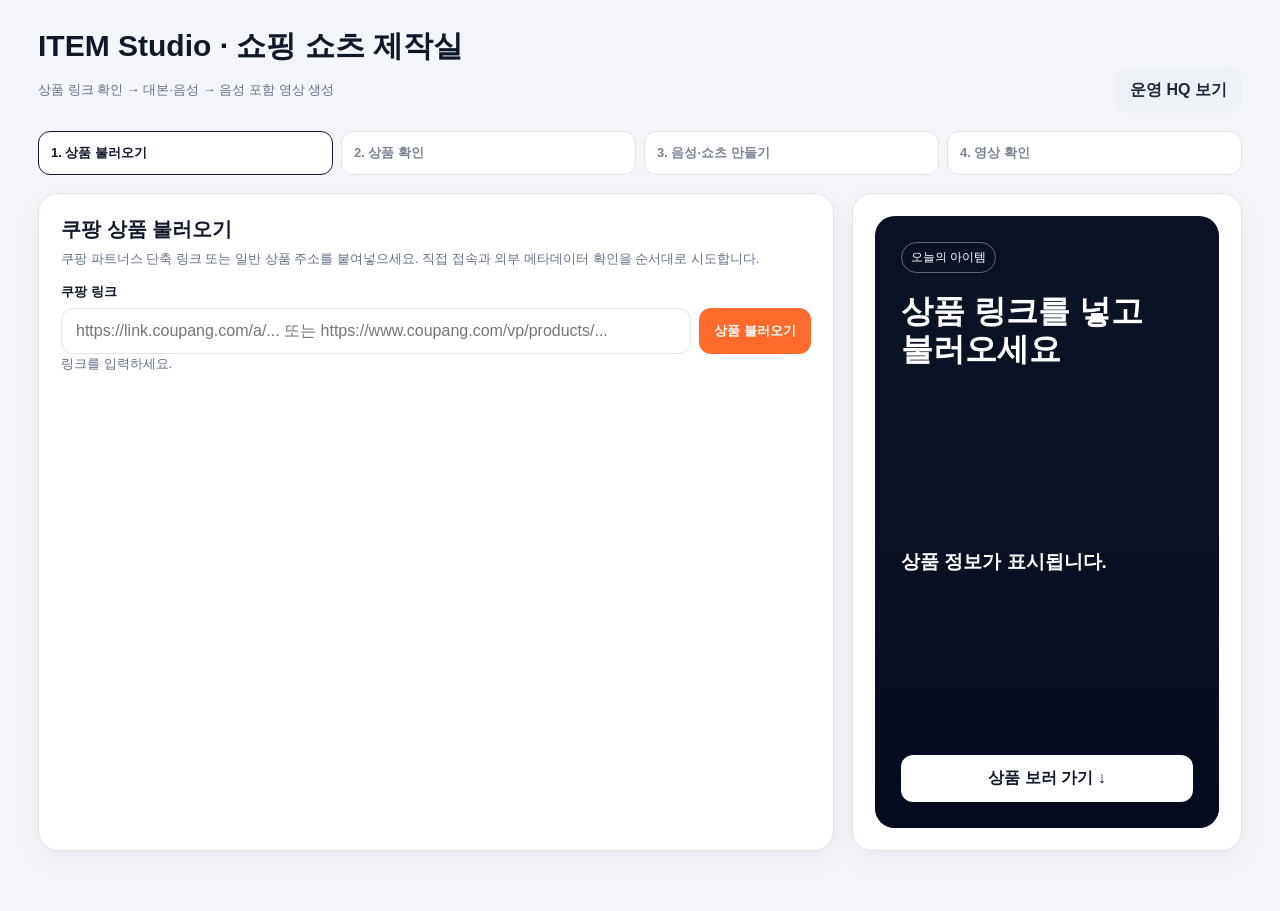
==== commit 78e7fd72: "Fix product import and add audio-enabled short generation" ====
--- a/index.html
+++ b/index.html
@@ -1,56 +1,15 @@
-<!doctype html>
-<html lang="ko">
-<head>
-<meta charset="utf-8"><meta name="viewport" content="width=device-width,initial-scale=1">
-<title>ITEM Studio · 쇼핑 쇼츠 제작실</title>
-<style>
-:root{--bg:#f4f6fa;--card:#fff;--text:#111827;--muted:#667085;--line:#dfe5ec;--dark:#0f172a;--accent:#ff6b2c;--ok:#087a43;--bad:#b42318;--soft:#f8fafc}
-*{box-sizing:border-box}body{margin:0;background:var(--bg);color:var(--text);font-family:Arial,"Noto Sans KR",sans-serif}.wrap{max-width:1240px;margin:0 auto;padding:28px 18px 60px}.top{display:flex;justify-content:space-between;align-items:end;gap:16px;margin-bottom:20px}.top h1{margin:0;font-size:30px}.top p{margin:7px 0 0;color:var(--muted)}.tag{font-size:12px;color:var(--muted)}
-.steps{display:grid;grid-template-columns:repeat(4,1fr);gap:8px;margin-bottom:18px}.step{background:#fff;border:1px solid var(--line);border-radius:12px;padding:12px;font-size:13px;font-weight:800;color:#7b8493}.step.active{border-color:#111827;color:#111827;box-shadow:0 5px 16px rgba(15,23,42,.08)}.step.done{background:#eefbf5;color:var(--ok);border-color:#b8e3cd}
-.grid{display:grid;grid-template-columns:minmax(0,1fr) 390px;gap:18px}.card{background:var(--card);border:1px solid var(--line);border-radius:20px;padding:22px;box-shadow:0 10px 30px rgba(15,23,42,.05)}.card h2{font-size:20px;margin:0 0 6px}.help{color:var(--muted);font-size:13px;line-height:1.55;margin-bottom:18px}.field{margin-top:14px}.field label{display:block;font-size:13px;font-weight:800;margin-bottom:7px}.inputrow{display:grid;grid-template-columns:1fr auto;gap:8px}input,textarea,select{width:100%;border:1px solid var(--line);border-radius:12px;padding:13px 14px;font:inherit;background:#fff}textarea{min-height:96px;resize:vertical}button{border:0;border-radius:12px;padding:12px 15px;font-weight:900;cursor:pointer}.primary{background:var(--dark);color:#fff}.orange{background:var(--accent);color:#fff}.secondary{background:#eef2f6;color:#1f2937}.wide{width:100%}.status{margin-top:10px;font-size:13px;color:var(--muted);line-height:1.5}.ok{color:var(--ok);font-weight:800}.bad{color:var(--bad);font-weight:800}.hidden{display:none!important}.fallback{margin-top:15px;padding:15px;border:1px dashed #cbd5e1;border-radius:14px;background:#f8fafc}.fallback strong{display:block;margin-bottom:6px}.fallback ol{margin:8px 0 0 20px;padding:0;color:var(--muted);font-size:13px;line-height:1.6}.upload{border:2px dashed #cbd5e1;border-radius:14px;padding:16px;background:#fbfcfe}.thumbs{display:grid;grid-template-columns:repeat(5,1fr);gap:8px;margin-top:10px}.thumb{aspect-ratio:1;border-radius:10px;overflow:hidden;background:#e5e7eb}.thumb img{width:100%;height:100%;object-fit:cover}.productbox{display:grid;grid-template-columns:120px 1fr;gap:14px;margin-top:14px;padding:14px;border:1px solid var(--line);border-radius:15px;background:var(--soft)}.productbox img{width:120px;height:120px;object-fit:cover;border-radius:12px;background:#e5e7eb}.productbox h3{margin:0 0 8px;font-size:17px}.meta{font-size:13px;color:var(--muted);line-height:1.55}.actions{display:flex;gap:8px;flex-wrap:wrap;margin-top:14px}.results{margin-top:18px}.result{margin-top:14px}.result h3{font-size:15px;margin:0 0 7px}.box{border:1px solid var(--line);background:#fafbfc;border-radius:12px;padding:13px;white-space:pre-wrap;line-height:1.6;font-size:14px}.preview{aspect-ratio:9/16;border-radius:20px;background:linear-gradient(180deg,#0f172a,#1e293b);padding:26px;color:#fff;display:flex;flex-direction:column;justify-content:space-between;position:sticky;top:18px;background-size:cover;background-position:center;overflow:hidden}.preview:before{content:"";position:absolute;inset:0;background:linear-gradient(180deg,rgba(2,6,23,.3),rgba(2,6,23,.86))}.preview>*{position:relative}.badge{display:inline-block;padding:6px 9px;border:1px solid rgba(255,255,255,.35);border-radius:999px;font-size:12px}.hook{font-size:32px;font-weight:900;line-height:1.18;margin-top:20px}.pname{font-size:19px;font-weight:800;line-height:1.4}.points{font-size:14px;color:#d9e4f2;white-space:pre-line;line-height:1.6}.cta{background:#fff;color:#111827;border-radius:12px;padding:13px;text-align:center;font-weight:900}.videoBox{margin-top:16px;background:#0f172a;border-radius:16px;padding:12px}.videoBox video{width:100%;max-height:560px;border-radius:12px;background:#000}.progress{height:8px;background:#e5e7eb;border-radius:999px;overflow:hidden;margin-top:12px}.progress span{display:block;width:0;height:100%;background:var(--accent);transition:width .2s}.platforms{display:grid;grid-template-columns:repeat(4,1fr);gap:8px;margin-top:10px}.platform{border:1px solid var(--line);border-radius:12px;padding:10px;font-size:13px;text-align:center;background:#fff}.platform input{width:auto;margin-right:5px}
-@media(max-width:900px){.grid{grid-template-columns:1fr}.preview{position:relative;max-width:390px;margin:auto}.steps{grid-template-columns:1fr 1fr}}@media(max-width:560px){.wrap{padding:18px 12px 50px}.top{align-items:flex-start;flex-direction:column}.inputrow,.productbox{grid-template-columns:1fr}.productbox img{width:100%;height:220px}.thumbs{grid-template-columns:repeat(3,1fr)}.platforms{grid-template-columns:1fr 1fr}.hook{font-size:28px}}
-</style>
-</head>
-<body><div class="wrap">
-<header class="top"><div><h1>ITEM Studio · 쇼핑 쇼츠 제작실</h1><p>파트너스 링크 하나로 상품 확인 → 쇼츠 생성 → 영상 확인까지 진행합니다.</p></div><div class="tag">운영자 화면</div></header>
-<div class="steps"><div class="step active" id="s1">1. 상품 불러오기</div><div class="step" id="s2">2. 내용 확인</div><div class="step" id="s3">3. 쇼츠 만들기</div><div class="step" id="s4">4. 영상 확인</div></div>
-<div class="grid"><main class="card">
-<h2>1. 쿠팡 상품 불러오기</h2><div class="help">쿠팡 파트너스에서 생성한 상품 링크를 붙여넣으세요. 프로그램이 상품 정보를 먼저 자동으로 불러옵니다.</div>
-<div class="field"><label>쿠팡 파트너스 링크</label><div class="inputrow"><input id="link" placeholder="https://link.coupang.com/a/..." inputmode="url"><button class="orange" id="loadBtn">상품 불러오기</button></div><div id="loadStatus" class="status">링크를 입력한 뒤 상품 불러오기를 누르세요.</div></div>
-<div id="fallback" class="fallback hidden"><strong>자동 불러오기가 막힌 경우</strong><div class="status">쿠팡 페이지는 브라우저 보안 때문에 자동 수집이 차단될 수 있습니다. 아래 두 가지만 넣으면 계속 진행됩니다.</div><ol><li>쿠팡 상품 페이지의 상품명을 복사해 붙여넣기</li><li>대표 사진을 저장하거나 캡처해 업로드하기</li></ol></div>
-<div id="manual" class="hidden">
-<div class="field"><label>상품명</label><input id="name" placeholder="상품명을 붙여넣으세요"></div>
-<div class="field"><label>상품 사진 1~5장</label><div class="upload"><input id="images" type="file" accept="image/*" multiple><div id="imageStatus" class="status">대표 사진을 올려주세요.</div><div id="thumbs" class="thumbs"></div></div></div>
-<button class="primary wide" id="confirmBtn" style="margin-top:15px">이 상품으로 계속하기</button>
-</div>
-<div id="productArea" class="hidden"><div class="productbox"><img id="productImage" alt="상품 이미지"><div><h3 id="productName"></h3><div id="productMeta" class="meta"></div><div class="actions"><button class="secondary" id="editBtn">상품 정보 수정</button><button class="primary" id="makeBtn">이 상품으로 쇼츠 만들기</button></div></div></div></div>
-<div id="results" class="results hidden">
-<div class="result"><h3>20초 쇼츠 대본</h3><div id="script" class="box"></div></div>
-<div class="actions"><button class="secondary" id="voiceBtn">AI 음성 미리듣기</button><button class="secondary" id="stopVoiceBtn">음성 정지</button></div>
-<div class="result"><h3>장면별 자막</h3><div id="captions" class="box"></div></div>
-<div class="result"><h3>추천 제목·설명</h3><div id="publishText" class="box"></div></div>
-<div class="actions"><button class="orange" id="videoBtn">20초 영상 만들기</button><button class="secondary" id="copyBtn">전체 문구 복사</button></div>
-<div id="progressWrap" class="hidden"><div class="progress"><span id="progressBar"></span></div><div id="progressText" class="status">영상 준비 중</div></div>
-<div id="videoBox" class="videoBox hidden"><video id="video" controls playsinline></video><div class="actions"><button class="orange" id="downloadBtn">영상 파일 저장</button></div></div>
-<div id="publishArea" class="hidden"><div class="result"><h3>배포 채널 선택</h3><div class="platforms"><label class="platform"><input type="checkbox">유튜브</label><label class="platform"><input type="checkbox">인스타그램</label><label class="platform"><input type="checkbox">틱톡</label><label class="platform"><input type="checkbox">스레드</label></div><div class="status">계정 연결 기능은 다음 단계에서 실제 API 연결 후 활성화됩니다.</div></div></div>
-</div>
-</main>
-<aside class="card"><div id="preview" class="preview"><div><span class="badge">오늘의 아이템</span><div id="pvHook" class="hook">파트너스 링크를 넣고<br>상품을 불러오세요</div></div><div><div id="pvName" class="pname">상품 정보가 여기에 표시됩니다.</div><div id="pvPoints" class="points"></div></div><div class="cta">상품 보러 가기 ↓</div></div></aside></div>
-</div><canvas id="canvas" width="1080" height="1920" class="hidden"></canvas>
-<script>
-const $=id=>document.getElementById(id);let images=[],videoBlob=null,product={name:'',link:'',image:''};
-const setStep=n=>{for(let i=1;i<=4;i++){const e=$('s'+i);e.className='step'+(i<n?' done':i===n?' active':'')}};
-function validLink(v){return /^https:\/\/(link\.)?coupang\.com\//i.test(v.trim())}
-async function tryFetchMeta(url){const controller=new AbortController();const timer=setTimeout(()=>controller.abort(),7000);try{const r=await fetch(url,{signal:controller.signal,redirect:'follow'});if(!r.ok)throw new Error('HTTP '+r.status);const html=await r.text();const title=(html.match(/<meta[^>]+property=["']og:title["'][^>]+content=["']([^"']+)/i)||html.match(/<title>([^<]+)/i)||[])[1]||'';const image=(html.match(/<meta[^>]+property=["']og:image["'][^>]+content=["']([^"']+)/i)||[])[1]||'';return {title:title.replace(/\s*[-|].*쿠팡.*$/i,'').trim(),image};}finally{clearTimeout(timer)}}
-$('loadBtn').onclick=async()=>{const url=$('link').value.trim();if(!validLink(url)){$('loadStatus').innerHTML='<span class="bad">쿠팡 파트너스 링크 형식을 확인해 주세요.</span>';return}$('loadStatus').textContent='상품 정보를 자동으로 확인하는 중입니다...';$('loadBtn').disabled=true;try{const meta=await tryFetchMeta(url);if(!meta.title)throw new Error('상품명을 찾지 못함');product={name:meta.title,link:url,image:meta.image};showProduct();$('loadStatus').innerHTML='<span class="ok">상품 정보를 자동으로 불러왔습니다.</span>';setStep(2)}catch(e){$('fallback').classList.remove('hidden');$('manual').classList.remove('hidden');$('loadStatus').innerHTML='<span class="bad">자동 불러오기가 차단되었습니다. 아래 상품명과 사진만 넣으면 계속할 수 있습니다.</span>';$('name').focus()}finally{$('loadBtn').disabled=false}};
-$('images').onchange=async e=>{images=[];$('thumbs').innerHTML='';const files=[...e.target.files].slice(0,5);for(const [i,f] of files.entries()){const url=URL.createObjectURL(f),img=new Image();img.src=url;await img.decode();images.push(img);const d=document.createElement('div');d.className='thumb';d.innerHTML=`<img src="${url}" alt="상품 사진 ${i+1}">`;$('thumbs').appendChild(d)}$('imageStatus').innerHTML=images.length?`<span class="ok">${images.length}장 준비 완료</span>`:'대표 사진을 올려주세요.'};
-$('confirmBtn').onclick=()=>{const name=$('name').value.trim(),link=$('link').value.trim();if(!name){$('loadStatus').innerHTML='<span class="bad">상품명을 넣어주세요.</span>';return}if(!images.length){$('loadStatus').innerHTML='<span class="bad">상품 사진을 한 장 이상 올려주세요.</span>';return}product={name,link,image:images[0].src};showProduct();setStep(2)};
-function showProduct(){$('productArea').classList.remove('hidden');$('productName').textContent=product.name;$('productMeta').textContent='파트너스 링크 확인 완료 · 쇼츠용 핵심 내용은 프로그램이 자동 생성합니다.';$('productImage').src=product.image||'';$('preview').style.backgroundImage=product.image?`url(${product.image})`:'';$('pvName').textContent=product.name;$('pvHook').textContent='이 제품, 왜 많이 찾는지 20초 안에 보여드릴게요';$('manual').classList.add('hidden');$('fallback').classList.add('hidden')}
-$('editBtn').onclick=()=>{$('manual').classList.remove('hidden');$('name').value=product.name;setStep(1)};
-$('makeBtn').onclick=()=>{if(!product.name)return;const n=product.name;const hook=`${n}, 보기만 해서는 모르는 포인트가 있습니다.`;const p1='사용 장면이 바로 이해되도록 핵심 기능을 짧게 보여주고';const p2='구매 전 확인할 부분까지 함께 정리해 드립니다.';$('script').textContent=`[0~3초] ${hook}\n[3~8초] ${p1}\n[8~14초] ${p2}\n[14~18초] 실제 사용 환경과 크기를 꼭 확인하세요.\n[18~20초] 자세한 상품 정보는 연결된 링크에서 확인해 보세요.`;$('captions').textContent=`장면 1 · ${n}\n장면 2 · 핵심 기능 한눈에 보기\n장면 3 · 실제 사용 장면 확인\n장면 4 · 크기와 구성 확인\n장면 5 · 상품 정보 확인하기`;$('publishText').textContent=`제목: ${n} 구매 전 20초 핵심 정리\n\n설명: ${n}의 특징과 구매 전 확인할 점을 짧게 정리했습니다. 자세한 정보는 상품 링크에서 확인하세요.\n\n#쇼핑추천 #생활용품 #제품리뷰 #쇼츠`;$('pvPoints').textContent='핵심 기능을 짧게 확인\n실사용 장면과 크기 확인\n구매 전 체크 포인트 정리';$('results').classList.remove('hidden');setStep(3);$('results').scrollIntoView({behavior:'smooth'})};
-$('voiceBtn').onclick=()=>{if(!('speechSynthesis'in window))return alert('이 브라우저는 음성 미리듣기를 지원하지 않습니다.');speechSynthesis.cancel();const u=new SpeechSynthesisUtterance($('script').textContent.replace(/\[[^\]]+\]/g,''));u.lang='ko-KR';u.rate=1.06;const vs=speechSynthesis.getVoices();u.voice=vs.find(v=>v.lang&&v.lang.startsWith('ko'))||null;speechSynthesis.speak(u)};$('stopVoiceBtn').onclick=()=>speechSynthesis&&speechSynthesis.cancel();
-$('copyBtn').onclick=async()=>{await navigator.clipboard.writeText($('script').textContent+'\n\n'+$('captions').textContent+'\n\n'+$('publishText').textContent);alert('전체 문구를 복사했습니다.')};
-$('videoBtn').onclick=async()=>{if(!images.length&&product.image){const im=new Image();im.crossOrigin='anonymous';im.src=product.image;try{await im.decode();images=[im]}catch(e){}}if(!images.length){alert('영상 제작에는 상품 사진이 필요합니다. 상품 정보 수정에서 사진을 올려주세요.');$('manual').classList.remove('hidden');return}const canvas=$('canvas'),ctx=canvas.getContext('2d'),stream=canvas.captureStream(30),rec=new MediaRecorder(stream,{mimeType:MediaRecorder.isTypeSupported('video/webm;codecs=vp9')?'video/webm;codecs=vp9':'video/webm'}),chunks=[];rec.ondataavailable=e=>e.data.size&&chunks.push(e.data);rec.onstop=()=>{videoBlob=new Blob(chunks,{type:'video/webm'});$('video').src=URL.createObjectURL(videoBlob);$('videoBox').classList.remove('hidden');$('publishArea').classList.remove('hidden');setStep(4)};$('progressWrap').classList.remove('hidden');$('progressBar').style.width='0%';rec.start();const duration=20000,start=performance.now();function draw(now){const t=now-start,p=Math.min(1,t/duration),idx=Math.min(images.length-1,Math.floor(p*images.length)),img=images[idx];ctx.fillStyle='#0f172a';ctx.fillRect(0,0,1080,1920);if(img){const scale=Math.max(1080/img.width,1920/img.height),w=img.width*scale,h=img.height*scale;ctx.drawImage(img,(1080-w)/2,(1920-h)/2,w,h)}const g=ctx.createLinearGradient(0,0,0,1920);g.addColorStop(0,'rgba(0,0,0,.12)');g.addColorStop(1,'rgba(0,0,0,.82)');ctx.fillStyle=g;ctx.fillRect(0,0,1080,1920);ctx.fillStyle='#fff';ctx.font='900 72px Arial';wrap(ctx,product.name,80,1320,920,88);ctx.font='700 42px Arial';wrap(ctx,'핵심 기능 · 사용 장면 · 구매 전 확인',80,1660,920,58);$('progressBar').style.width=Math.round(p*100)+'%';$('progressText').textContent='영상 생성 중 '+Math.round(p*100)+'%';if(p<1)requestAnimationFrame(draw);else{rec.stop();$('progressText').innerHTML='<span class="ok">영상 생성 완료</span>'}}requestAnimationFrame(draw)};
-function wrap(ctx,text,x,y,max,line){const words=[...text],lines=[];let cur='';for(const ch of words){const test=cur+ch;if(ctx.measureText(test).width>max&&cur){lines.push(cur);cur=ch}else cur=test}if(cur)lines.push(cur);lines.slice(0,3).forEach((l,i)=>ctx.fillText(l,x,y+i*line))}
-$('downloadBtn').onclick=()=>{if(!videoBlob)return;const a=document.createElement('a');a.href=URL.createObjectURL(videoBlob);a.download='item-studio-shopping-short.webm';a.click()};
+<!doctype html><html lang="ko"><head><meta charset="utf-8"><meta name="viewport" content="width=device-width,initial-scale=1"><title>ITEM Studio · 쇼핑 쇼츠 제작실</title><style>
+:root{--bg:#f4f6fa;--card:#fff;--text:#111827;--muted:#667085;--line:#dfe5ec;--dark:#0f172a;--accent:#ff6b2c;--ok:#087a43;--bad:#b42318;--soft:#f8fafc}*{box-sizing:border-box}body{margin:0;background:var(--bg);color:var(--text);font-family:Arial,"Noto Sans KR",sans-serif}.wrap{max-width:1240px;margin:auto;padding:26px 18px 60px}.top{display:flex;justify-content:space-between;align-items:end;gap:16px;margin-bottom:18px}.top h1{margin:0;font-size:30px}.top p,.help,.status{color:var(--muted);font-size:13px;line-height:1.55}.steps{display:grid;grid-template-columns:repeat(4,1fr);gap:8px;margin-bottom:18px}.step{background:#fff;border:1px solid var(--line);border-radius:12px;padding:12px;font-size:13px;font-weight:800;color:#7b8493}.step.active{border-color:#111827;color:#111827}.step.done{background:#eefbf5;color:var(--ok);border-color:#b8e3cd}.grid{display:grid;grid-template-columns:minmax(0,1fr) 390px;gap:18px}.card{background:#fff;border:1px solid var(--line);border-radius:20px;padding:22px;box-shadow:0 10px 30px rgba(15,23,42,.05)}h2{font-size:20px;margin:0 0 6px}.field{margin-top:14px}.field label{display:block;font-size:13px;font-weight:800;margin-bottom:7px}.inputrow{display:grid;grid-template-columns:1fr auto;gap:8px}input,textarea,select{width:100%;border:1px solid var(--line);border-radius:12px;padding:13px 14px;font:inherit;background:#fff}button,a.btn{border:0;border-radius:12px;padding:12px 15px;font-weight:900;cursor:pointer;text-decoration:none;display:inline-block}.primary{background:var(--dark);color:#fff}.orange{background:var(--accent);color:#fff}.secondary{background:#eef2f6;color:#1f2937}.wide{width:100%}.ok{color:var(--ok);font-weight:800}.bad{color:var(--bad);font-weight:800}.hidden{display:none!important}.fallback{margin-top:15px;padding:15px;border:1px dashed #cbd5e1;border-radius:14px;background:#f8fafc}.upload{border:2px dashed #cbd5e1;border-radius:14px;padding:16px;background:#fbfcfe}.thumbs{display:grid;grid-template-columns:repeat(5,1fr);gap:8px;margin-top:10px}.thumb{aspect-ratio:1;border-radius:10px;overflow:hidden;background:#e5e7eb}.thumb img{width:100%;height:100%;object-fit:cover}.productbox{display:grid;grid-template-columns:120px 1fr;gap:14px;margin-top:14px;padding:14px;border:1px solid var(--line);border-radius:15px;background:var(--soft)}.productbox img{width:120px;height:120px;object-fit:cover;border-radius:12px;background:#e5e7eb}.productbox h3{margin:0 0 8px}.actions{display:flex;gap:8px;flex-wrap:wrap;margin-top:14px}.result{margin-top:14px}.result h3{font-size:15px;margin:0 0 7px}.box{border:1px solid var(--line);background:#fafbfc;border-radius:12px;padding:13px;white-space:pre-wrap;line-height:1.6;font-size:14px}.preview{aspect-ratio:9/16;border-radius:20px;background:linear-gradient(180deg,#0f172a,#1e293b);padding:26px;color:#fff;display:flex;flex-direction:column;justify-content:space-between;position:sticky;top:18px;background-size:cover;background-position:center;overflow:hidden}.preview:before{content:"";position:absolute;inset:0;background:linear-gradient(180deg,rgba(2,6,23,.3),rgba(2,6,23,.86))}.preview>*{position:relative}.badge{display:inline-block;padding:6px 9px;border:1px solid rgba(255,255,255,.35);border-radius:999px;font-size:12px}.hook{font-size:32px;font-weight:900;line-height:1.18;margin-top:20px}.pname{font-size:19px;font-weight:800}.points{font-size:14px;color:#d9e4f2;white-space:pre-line;line-height:1.6}.cta{background:#fff;color:#111827;border-radius:12px;padding:13px;text-align:center;font-weight:900}.videoBox{margin-top:16px;background:#0f172a;border-radius:16px;padding:12px}.videoBox video{width:100%;max-height:560px;border-radius:12px;background:#000}.progress{height:8px;background:#e5e7eb;border-radius:999px;overflow:hidden;margin-top:12px}.progress span{display:block;width:0;height:100%;background:var(--accent)}.notice{padding:12px;border-radius:12px;background:#fff7ed;border:1px solid #fed7aa;font-size:13px;line-height:1.55;margin-top:12px}.voicegrid{display:grid;grid-template-columns:1fr 1fr;gap:10px;margin-top:10px}.voicecard{border:1px solid var(--line);border-radius:12px;padding:12px;background:#fff}.voicecard b{display:block;margin-bottom:5px}.tag{font-size:12px;color:var(--muted)}@media(max-width:900px){.grid{grid-template-columns:1fr}.preview{position:relative;max-width:390px;margin:auto}.steps{grid-template-columns:1fr 1fr}}@media(max-width:560px){.wrap{padding:16px 12px}.top{align-items:flex-start;flex-direction:column}.inputrow,.productbox,.voicegrid{grid-template-columns:1fr}.productbox img{width:100%;height:220px}.thumbs{grid-template-columns:repeat(3,1fr)}.hook{font-size:28px}}
+</style></head><body><div class="wrap"><header class="top"><div><h1>ITEM Studio · 쇼핑 쇼츠 제작실</h1><p>상품 링크 확인 → 대본·음성 → 음성 포함 영상 생성</p></div><a class="btn secondary" href="hq/">운영 HQ 보기</a></header><div class="steps"><div class="step active" id="s1">1. 상품 불러오기</div><div class="step" id="s2">2. 상품 확인</div><div class="step" id="s3">3. 음성·쇼츠 만들기</div><div class="step" id="s4">4. 영상 확인</div></div><div class="grid"><main class="card"><h2>쿠팡 상품 불러오기</h2><div class="help">쿠팡 파트너스 단축 링크 또는 일반 상품 주소를 붙여넣으세요. 직접 접속과 외부 메타데이터 확인을 순서대로 시도합니다.</div><div class="field"><label>쿠팡 링크</label><div class="inputrow"><input id="link" placeholder="https://link.coupang.com/a/... 또는 https://www.coupang.com/vp/products/..."><button class="orange" id="loadBtn">상품 불러오기</button></div><div id="loadStatus" class="status">링크를 입력하세요.</div></div><div id="fallback" class="fallback hidden"><b>자동 불러오기가 막혔습니다.</b><div class="status">쿠팡 페이지가 외부 자동수집을 차단한 경우입니다. 아래의 <b>상품 페이지 열기</b>로 상품을 확인한 뒤 상품명과 사진만 넣으면 계속됩니다.</div><div class="actions"><a id="openProduct" class="btn secondary" target="_blank" rel="noopener">상품 페이지 열기</a></div></div><div id="manual" class="hidden"><div class="field"><label>상품명</label><input id="name" placeholder="상품명 붙여넣기"></div><div class="field"><label>상품 사진 1~5장</label><div class="upload"><input id="images" type="file" accept="image/*" multiple><div id="imageStatus" class="status">대표 사진을 올려주세요.</div><div id="thumbs" class="thumbs"></div></div></div><button class="primary wide" id="confirmBtn" style="margin-top:15px">이 상품으로 계속하기</button></div><div id="productArea" class="hidden"><div class="productbox"><img id="productImage" alt="상품 이미지"><div><h3 id="productName"></h3><div id="productMeta" class="status"></div><div class="actions"><button class="secondary" id="editBtn">상품 정보 수정</button><button class="primary" id="makeBtn">대본 만들기</button></div></div></div></div><div id="results" class="hidden"><div class="result"><h3>20초 쇼츠 대본</h3><div id="script" class="box"></div></div><div class="result"><h3>AI 목소리 미리듣기</h3><div class="voicegrid"><div class="voicecard"><b>밝고 빠른 목소리</b><button class="secondary" data-rate="1.08" data-pitch="1.06">▶ 들어보기</button></div><div class="voicecard"><b>차분하고 신뢰감 있는 목소리</b><button class="secondary" data-rate="0.94" data-pitch="0.96">▶ 들어보기</button></div></div></div><div class="result"><h3>영상에 넣을 음성 파일</h3><div class="upload"><input id="audioFile" type="file" accept="audio/*"><div id="audioStatus" class="status">MP3·WAV 음성을 넣으면 최종 영상에 실제 소리가 포함됩니다.</div></div><div class="notice">브라우저의 AI 목소리 미리듣기는 바로 들을 수 있지만 파일로 저장되지 않습니다. 현재는 선택한 음성 파일을 영상에 합치는 방식으로 실제 소리를 넣습니다.</div></div><div class="result"><h3>장면별 자막</h3><div id="captions" class="box"></div></div><div class="actions"><button class="orange" id="videoBtn">음성 포함 20초 영상 만들기</button><button class="secondary" id="copyBtn">문구 복사</button></div><div id="progressWrap" class="hidden"><div class="progress"><span id="progressBar"></span></div><div id="progressText" class="status"></div></div><div id="videoBox" class="videoBox hidden"><video id="video" controls playsinline></video><div class="actions"><button class="orange" id="downloadBtn">영상 파일 저장</button></div></div></div></main><aside class="card"><div id="preview" class="preview"><div><span class="badge">오늘의 아이템</span><div id="pvHook" class="hook">상품 링크를 넣고<br>불러오세요</div></div><div><div id="pvName" class="pname">상품 정보가 표시됩니다.</div><div id="pvPoints" class="points"></div></div><div class="cta">상품 보러 가기 ↓</div></div></aside></div></div><canvas id="canvas" width="1080" height="1920" class="hidden"></canvas><script>
+const $=id=>document.getElementById(id);let images=[],videoBlob=null,product={name:'',link:'',image:''},audioURL='';const setStep=n=>{for(let i=1;i<=4;i++)$('s'+i).className='step'+(i<n?' done':i===n?' active':'')};function validLink(v){return /^https:\/\/(link\.)?coupang\.com\//i.test(v)||/^https:\/\/(www\.)?coupang\.com\//i.test(v)}
+async function directMeta(url){const r=await fetch(url,{redirect:'follow'});if(!r.ok)throw Error();const h=await r.text();return parseMeta(h)}function parseMeta(h){const get=(p)=>{const m=h.match(new RegExp('<meta[^>]+(?:property|name)=["\\\']'+p+'["\\\'][^>]+content=["\\\']([^"\\\']+)','i'))||h.match(new RegExp('<meta[^>]+content=["\\\']([^"\\\']+)["\\\'][^>]+(?:property|name)=["\\\']'+p+'["\\\']','i'));return m&&m[1]||''};return{title:get('og:title')||(h.match(/<title>([^<]+)/i)||[])[1]||'',image:get('og:image')}}async function remoteMeta(url){const r=await fetch('https://api.microlink.io/?url='+encodeURIComponent(url));if(!r.ok)throw Error();const j=await r.json();if(j.status!=='success')throw Error();return{title:j.data.title||'',image:(j.data.image&&j.data.image.url)||''}}
+$('loadBtn').onclick=async()=>{const url=$('link').value.trim();if(!validLink(url)){ $('loadStatus').innerHTML='<span class="bad">쿠팡 링크 형식을 확인해 주세요.</span>';return}$('openProduct').href=url;$('loadBtn').disabled=true;$('loadStatus').textContent='상품 페이지를 확인하는 중입니다...';try{let m;try{m=await directMeta(url)}catch(e){m=await remoteMeta(url)}if(!m.title)throw Error();product={name:m.title.replace(/\s*[-|].*쿠팡.*$/i,'').trim(),link:url,image:m.image};showProduct();$('loadStatus').innerHTML='<span class="ok">상품 정보를 불러왔습니다.</span>';setStep(2)}catch(e){$('fallback').classList.remove('hidden');$('manual').classList.remove('hidden');$('loadStatus').innerHTML='<span class="bad">쿠팡에서 자동수집을 차단했습니다. 상품 페이지를 열어 상품명과 사진만 넣어주세요.</span>'}finally{$('loadBtn').disabled=false}}
+$('images').onchange=async e=>{images=[];$('thumbs').innerHTML='';for(const f of [...e.target.files].slice(0,5)){const u=URL.createObjectURL(f),im=new Image();im.src=u;await im.decode();images.push(im);const d=document.createElement('div');d.className='thumb';d.innerHTML='<img src="'+u+'">';$('thumbs').appendChild(d)}$('imageStatus').innerHTML=images.length?'<span class="ok">'+images.length+'장 준비 완료</span>':'사진을 올려주세요.'}
+$('audioFile').onchange=e=>{const f=e.target.files[0];audioURL=f?URL.createObjectURL(f):'';$('audioStatus').innerHTML=f?'<span class="ok">'+f.name+' 준비 완료 · 최종 영상에 포함됩니다.</span>':'음성 파일을 선택하세요.'}
+$('confirmBtn').onclick=()=>{if(!$('name').value.trim()||!images.length){$('loadStatus').innerHTML='<span class="bad">상품명과 사진 한 장 이상이 필요합니다.</span>';return}product={name:$('name').value.trim(),link:$('link').value.trim(),image:images[0].src};showProduct();setStep(2)}
+function showProduct(){$('productArea').classList.remove('hidden');$('productName').textContent=product.name;$('productMeta').textContent='상품 링크 확인 · 쇼츠 대본은 자동 생성';$('productImage').src=product.image||'';$('preview').style.backgroundImage=product.image?'url('+product.image+')':'';$('pvName').textContent=product.name;$('pvHook').textContent='이 제품, 20초 안에 핵심만 볼게요';$('manual').classList.add('hidden');$('fallback').classList.add('hidden')}
+$('editBtn').onclick=()=>{$('manual').classList.remove('hidden');$('name').value=product.name;setStep(1)};$('makeBtn').onclick=()=>{const n=product.name;$('script').textContent='[0~3초] '+n+', 구매 전에 이것부터 확인하세요.\n[3~8초] 사진으로 핵심 기능과 구성을 빠르게 보여드립니다.\n[8~14초] 실제 사용할 공간과 크기가 맞는지 확인하세요.\n[14~18초] 옵션과 구성품도 상품 페이지에서 꼭 비교하세요.\n[18~20초] 자세한 정보는 연결된 상품 링크에서 확인하세요.';$('captions').textContent='장면 1 · '+n+'\n장면 2 · 핵심 기능 확인\n장면 3 · 크기와 구성 확인\n장면 4 · 구매 전 체크\n장면 5 · 상품 보러 가기';$('pvPoints').textContent='핵심 기능 확인\n크기와 구성 확인\n구매 전 체크';$('results').classList.remove('hidden');setStep(3);$('results').scrollIntoView({behavior:'smooth'})}
+document.querySelectorAll('[data-rate]').forEach(b=>b.onclick=()=>{speechSynthesis.cancel();const u=new SpeechSynthesisUtterance($('script').textContent.replace(/\[[^\]]+\]/g,''));u.lang='ko-KR';u.rate=+b.dataset.rate;u.pitch=+b.dataset.pitch;u.voice=speechSynthesis.getVoices().find(v=>v.lang&&v.lang.startsWith('ko'))||null;speechSynthesis.speak(u)});$('copyBtn').onclick=()=>navigator.clipboard.writeText($('script').textContent+'\n\n'+$('captions').textContent)
+$('videoBtn').onclick=async()=>{if(!images.length&&product.image){const im=new Image();im.crossOrigin='anonymous';im.src=product.image;try{await im.decode();images=[im]}catch(e){}}if(!images.length){alert('상품 사진을 올려주세요.');$('manual').classList.remove('hidden');return}if(!audioURL){alert('최종 영상에 소리를 넣으려면 MP3 또는 WAV 음성 파일을 선택해 주세요.');return}const audio=new Audio(audioURL);await audio.play().then(()=>{audio.pause();audio.currentTime=0}).catch(()=>{});const ac=new AudioContext(),src=ac.createMediaElementSource(audio),dest=ac.createMediaStreamDestination();src.connect(dest);src.connect(ac.destination);const canvas=$('canvas'),ctx=canvas.getContext('2d'),stream=canvas.captureStream(30);dest.stream.getAudioTracks().forEach(t=>stream.addTrack(t));const mime=MediaRecorder.isTypeSupported('video/webm;codecs=vp9,opus')?'video/webm;codecs=vp9,opus':'video/webm';const rec=new MediaRecorder(stream,{mimeType:mime}),chunks=[];rec.ondataavailable=e=>e.data.size&&chunks.push(e.data);rec.onstop=()=>{videoBlob=new Blob(chunks,{type:mime});$('video').src=URL.createObjectURL(videoBlob);$('videoBox').classList.remove('hidden');setStep(4)};$('progressWrap').classList.remove('hidden');rec.start();audio.currentTime=0;audio.play();const duration=Math.min(20000,(isFinite(audio.duration)&&audio.duration>0?audio.duration*1000:20000)),start=performance.now();function draw(now){const p=Math.min(1,(now-start)/duration),idx=Math.min(images.length-1,Math.floor(p*images.length)),im=images[idx];ctx.fillStyle='#0f172a';ctx.fillRect(0,0,1080,1920);const sc=Math.max(1080/im.width,1920/im.height),w=im.width*sc,h=im.height*sc;ctx.drawImage(im,(1080-w)/2,(1920-h)/2,w,h);const g=ctx.createLinearGradient(0,0,0,1920);g.addColorStop(0,'rgba(0,0,0,.12)');g.addColorStop(1,'rgba(0,0,0,.82)');ctx.fillStyle=g;ctx.fillRect(0,0,1080,1920);ctx.fillStyle='#fff';ctx.font='900 72px Arial';wrap(ctx,product.name,80,1320,920,88);ctx.font='700 42px Arial';wrap(ctx,'핵심 기능 · 크기 · 구매 전 확인',80,1660,920,58);$('progressBar').style.width=Math.round(p*100)+'%';$('progressText').textContent='음성 포함 영상 생성 중 '+Math.round(p*100)+'%';if(p<1)requestAnimationFrame(draw);else{audio.pause();rec.stop();$('progressText').innerHTML='<span class="ok">음성 포함 영상 생성 완료</span>'}}requestAnimationFrame(draw)}
+function wrap(c,t,x,y,m,l){let cur='',arr=[];for(const ch of [...t]){if(c.measureText(cur+ch).width>m&&cur){arr.push(cur);cur=ch}else cur+=ch}if(cur)arr.push(cur);arr.slice(0,3).forEach((s,i)=>c.fillText(s,x,y+i*l))}$('downloadBtn').onclick=()=>{if(!videoBlob)return;const a=document.createElement('a');a.href=URL.createObjectURL(videoBlob);a.download='item-studio-shopping-short-with-audio.webm';a.click()}
 </script></body></html>
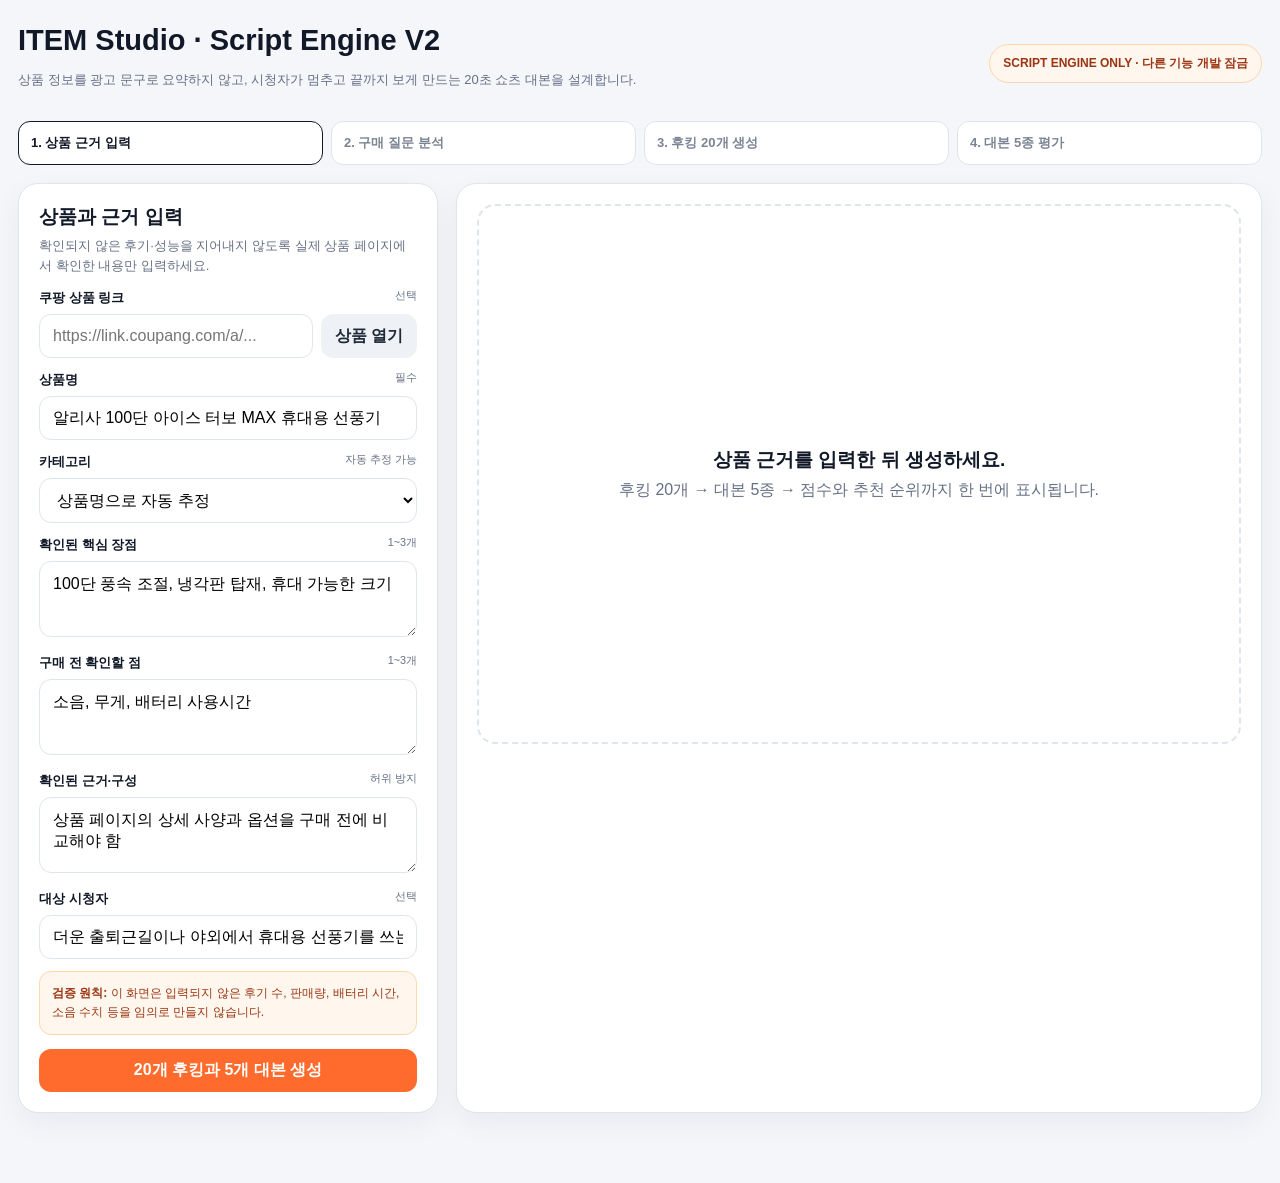
==== commit f3420f5e: "Build Script Engine V2 with 20 hooks and five scored scripts" ====
--- a/index.html
+++ b/index.html
@@ -1,15 +1,86 @@
-<!doctype html><html lang="ko"><head><meta charset="utf-8"><meta name="viewport" content="width=device-width,initial-scale=1"><title>ITEM Studio · 쇼핑 쇼츠 제작실</title><style>
-:root{--bg:#f4f6fa;--card:#fff;--text:#111827;--muted:#667085;--line:#dfe5ec;--dark:#0f172a;--accent:#ff6b2c;--ok:#087a43;--bad:#b42318;--soft:#f8fafc}*{box-sizing:border-box}body{margin:0;background:var(--bg);color:var(--text);font-family:Arial,"Noto Sans KR",sans-serif}.wrap{max-width:1240px;margin:auto;padding:26px 18px 60px}.top{display:flex;justify-content:space-between;align-items:end;gap:16px;margin-bottom:18px}.top h1{margin:0;font-size:30px}.top p,.help,.status{color:var(--muted);font-size:13px;line-height:1.55}.steps{display:grid;grid-template-columns:repeat(4,1fr);gap:8px;margin-bottom:18px}.step{background:#fff;border:1px solid var(--line);border-radius:12px;padding:12px;font-size:13px;font-weight:800;color:#7b8493}.step.active{border-color:#111827;color:#111827}.step.done{background:#eefbf5;color:var(--ok);border-color:#b8e3cd}.grid{display:grid;grid-template-columns:minmax(0,1fr) 390px;gap:18px}.card{background:#fff;border:1px solid var(--line);border-radius:20px;padding:22px;box-shadow:0 10px 30px rgba(15,23,42,.05)}h2{font-size:20px;margin:0 0 6px}.field{margin-top:14px}.field label{display:block;font-size:13px;font-weight:800;margin-bottom:7px}.inputrow{display:grid;grid-template-columns:1fr auto;gap:8px}input,textarea,select{width:100%;border:1px solid var(--line);border-radius:12px;padding:13px 14px;font:inherit;background:#fff}button,a.btn{border:0;border-radius:12px;padding:12px 15px;font-weight:900;cursor:pointer;text-decoration:none;display:inline-block}.primary{background:var(--dark);color:#fff}.orange{background:var(--accent);color:#fff}.secondary{background:#eef2f6;color:#1f2937}.wide{width:100%}.ok{color:var(--ok);font-weight:800}.bad{color:var(--bad);font-weight:800}.hidden{display:none!important}.fallback{margin-top:15px;padding:15px;border:1px dashed #cbd5e1;border-radius:14px;background:#f8fafc}.upload{border:2px dashed #cbd5e1;border-radius:14px;padding:16px;background:#fbfcfe}.thumbs{display:grid;grid-template-columns:repeat(5,1fr);gap:8px;margin-top:10px}.thumb{aspect-ratio:1;border-radius:10px;overflow:hidden;background:#e5e7eb}.thumb img{width:100%;height:100%;object-fit:cover}.productbox{display:grid;grid-template-columns:120px 1fr;gap:14px;margin-top:14px;padding:14px;border:1px solid var(--line);border-radius:15px;background:var(--soft)}.productbox img{width:120px;height:120px;object-fit:cover;border-radius:12px;background:#e5e7eb}.productbox h3{margin:0 0 8px}.actions{display:flex;gap:8px;flex-wrap:wrap;margin-top:14px}.result{margin-top:14px}.result h3{font-size:15px;margin:0 0 7px}.box{border:1px solid var(--line);background:#fafbfc;border-radius:12px;padding:13px;white-space:pre-wrap;line-height:1.6;font-size:14px}.preview{aspect-ratio:9/16;border-radius:20px;background:linear-gradient(180deg,#0f172a,#1e293b);padding:26px;color:#fff;display:flex;flex-direction:column;justify-content:space-between;position:sticky;top:18px;background-size:cover;background-position:center;overflow:hidden}.preview:before{content:"";position:absolute;inset:0;background:linear-gradient(180deg,rgba(2,6,23,.3),rgba(2,6,23,.86))}.preview>*{position:relative}.badge{display:inline-block;padding:6px 9px;border:1px solid rgba(255,255,255,.35);border-radius:999px;font-size:12px}.hook{font-size:32px;font-weight:900;line-height:1.18;margin-top:20px}.pname{font-size:19px;font-weight:800}.points{font-size:14px;color:#d9e4f2;white-space:pre-line;line-height:1.6}.cta{background:#fff;color:#111827;border-radius:12px;padding:13px;text-align:center;font-weight:900}.videoBox{margin-top:16px;background:#0f172a;border-radius:16px;padding:12px}.videoBox video{width:100%;max-height:560px;border-radius:12px;background:#000}.progress{height:8px;background:#e5e7eb;border-radius:999px;overflow:hidden;margin-top:12px}.progress span{display:block;width:0;height:100%;background:var(--accent)}.notice{padding:12px;border-radius:12px;background:#fff7ed;border:1px solid #fed7aa;font-size:13px;line-height:1.55;margin-top:12px}.voicegrid{display:grid;grid-template-columns:1fr 1fr;gap:10px;margin-top:10px}.voicecard{border:1px solid var(--line);border-radius:12px;padding:12px;background:#fff}.voicecard b{display:block;margin-bottom:5px}.tag{font-size:12px;color:var(--muted)}@media(max-width:900px){.grid{grid-template-columns:1fr}.preview{position:relative;max-width:390px;margin:auto}.steps{grid-template-columns:1fr 1fr}}@media(max-width:560px){.wrap{padding:16px 12px}.top{align-items:flex-start;flex-direction:column}.inputrow,.productbox,.voicegrid{grid-template-columns:1fr}.productbox img{width:100%;height:220px}.thumbs{grid-template-columns:repeat(3,1fr)}.hook{font-size:28px}}
-</style></head><body><div class="wrap"><header class="top"><div><h1>ITEM Studio · 쇼핑 쇼츠 제작실</h1><p>상품 링크 확인 → 대본·음성 → 음성 포함 영상 생성</p></div><a class="btn secondary" href="hq/">운영 HQ 보기</a></header><div class="steps"><div class="step active" id="s1">1. 상품 불러오기</div><div class="step" id="s2">2. 상품 확인</div><div class="step" id="s3">3. 음성·쇼츠 만들기</div><div class="step" id="s4">4. 영상 확인</div></div><div class="grid"><main class="card"><h2>쿠팡 상품 불러오기</h2><div class="help">쿠팡 파트너스 단축 링크 또는 일반 상품 주소를 붙여넣으세요. 직접 접속과 외부 메타데이터 확인을 순서대로 시도합니다.</div><div class="field"><label>쿠팡 링크</label><div class="inputrow"><input id="link" placeholder="https://link.coupang.com/a/... 또는 https://www.coupang.com/vp/products/..."><button class="orange" id="loadBtn">상품 불러오기</button></div><div id="loadStatus" class="status">링크를 입력하세요.</div></div><div id="fallback" class="fallback hidden"><b>자동 불러오기가 막혔습니다.</b><div class="status">쿠팡 페이지가 외부 자동수집을 차단한 경우입니다. 아래의 <b>상품 페이지 열기</b>로 상품을 확인한 뒤 상품명과 사진만 넣으면 계속됩니다.</div><div class="actions"><a id="openProduct" class="btn secondary" target="_blank" rel="noopener">상품 페이지 열기</a></div></div><div id="manual" class="hidden"><div class="field"><label>상품명</label><input id="name" placeholder="상품명 붙여넣기"></div><div class="field"><label>상품 사진 1~5장</label><div class="upload"><input id="images" type="file" accept="image/*" multiple><div id="imageStatus" class="status">대표 사진을 올려주세요.</div><div id="thumbs" class="thumbs"></div></div></div><button class="primary wide" id="confirmBtn" style="margin-top:15px">이 상품으로 계속하기</button></div><div id="productArea" class="hidden"><div class="productbox"><img id="productImage" alt="상품 이미지"><div><h3 id="productName"></h3><div id="productMeta" class="status"></div><div class="actions"><button class="secondary" id="editBtn">상품 정보 수정</button><button class="primary" id="makeBtn">대본 만들기</button></div></div></div></div><div id="results" class="hidden"><div class="result"><h3>20초 쇼츠 대본</h3><div id="script" class="box"></div></div><div class="result"><h3>AI 목소리 미리듣기</h3><div class="voicegrid"><div class="voicecard"><b>밝고 빠른 목소리</b><button class="secondary" data-rate="1.08" data-pitch="1.06">▶ 들어보기</button></div><div class="voicecard"><b>차분하고 신뢰감 있는 목소리</b><button class="secondary" data-rate="0.94" data-pitch="0.96">▶ 들어보기</button></div></div></div><div class="result"><h3>영상에 넣을 음성 파일</h3><div class="upload"><input id="audioFile" type="file" accept="audio/*"><div id="audioStatus" class="status">MP3·WAV 음성을 넣으면 최종 영상에 실제 소리가 포함됩니다.</div></div><div class="notice">브라우저의 AI 목소리 미리듣기는 바로 들을 수 있지만 파일로 저장되지 않습니다. 현재는 선택한 음성 파일을 영상에 합치는 방식으로 실제 소리를 넣습니다.</div></div><div class="result"><h3>장면별 자막</h3><div id="captions" class="box"></div></div><div class="actions"><button class="orange" id="videoBtn">음성 포함 20초 영상 만들기</button><button class="secondary" id="copyBtn">문구 복사</button></div><div id="progressWrap" class="hidden"><div class="progress"><span id="progressBar"></span></div><div id="progressText" class="status"></div></div><div id="videoBox" class="videoBox hidden"><video id="video" controls playsinline></video><div class="actions"><button class="orange" id="downloadBtn">영상 파일 저장</button></div></div></div></main><aside class="card"><div id="preview" class="preview"><div><span class="badge">오늘의 아이템</span><div id="pvHook" class="hook">상품 링크를 넣고<br>불러오세요</div></div><div><div id="pvName" class="pname">상품 정보가 표시됩니다.</div><div id="pvPoints" class="points"></div></div><div class="cta">상품 보러 가기 ↓</div></div></aside></div></div><canvas id="canvas" width="1080" height="1920" class="hidden"></canvas><script>
-const $=id=>document.getElementById(id);let images=[],videoBlob=null,product={name:'',link:'',image:''},audioURL='';const setStep=n=>{for(let i=1;i<=4;i++)$('s'+i).className='step'+(i<n?' done':i===n?' active':'')};function validLink(v){return /^https:\/\/(link\.)?coupang\.com\//i.test(v)||/^https:\/\/(www\.)?coupang\.com\//i.test(v)}
-async function directMeta(url){const r=await fetch(url,{redirect:'follow'});if(!r.ok)throw Error();const h=await r.text();return parseMeta(h)}function parseMeta(h){const get=(p)=>{const m=h.match(new RegExp('<meta[^>]+(?:property|name)=["\\\']'+p+'["\\\'][^>]+content=["\\\']([^"\\\']+)','i'))||h.match(new RegExp('<meta[^>]+content=["\\\']([^"\\\']+)["\\\'][^>]+(?:property|name)=["\\\']'+p+'["\\\']','i'));return m&&m[1]||''};return{title:get('og:title')||(h.match(/<title>([^<]+)/i)||[])[1]||'',image:get('og:image')}}async function remoteMeta(url){const r=await fetch('https://api.microlink.io/?url='+encodeURIComponent(url));if(!r.ok)throw Error();const j=await r.json();if(j.status!=='success')throw Error();return{title:j.data.title||'',image:(j.data.image&&j.data.image.url)||''}}
-$('loadBtn').onclick=async()=>{const url=$('link').value.trim();if(!validLink(url)){ $('loadStatus').innerHTML='<span class="bad">쿠팡 링크 형식을 확인해 주세요.</span>';return}$('openProduct').href=url;$('loadBtn').disabled=true;$('loadStatus').textContent='상품 페이지를 확인하는 중입니다...';try{let m;try{m=await directMeta(url)}catch(e){m=await remoteMeta(url)}if(!m.title)throw Error();product={name:m.title.replace(/\s*[-|].*쿠팡.*$/i,'').trim(),link:url,image:m.image};showProduct();$('loadStatus').innerHTML='<span class="ok">상품 정보를 불러왔습니다.</span>';setStep(2)}catch(e){$('fallback').classList.remove('hidden');$('manual').classList.remove('hidden');$('loadStatus').innerHTML='<span class="bad">쿠팡에서 자동수집을 차단했습니다. 상품 페이지를 열어 상품명과 사진만 넣어주세요.</span>'}finally{$('loadBtn').disabled=false}}
-$('images').onchange=async e=>{images=[];$('thumbs').innerHTML='';for(const f of [...e.target.files].slice(0,5)){const u=URL.createObjectURL(f),im=new Image();im.src=u;await im.decode();images.push(im);const d=document.createElement('div');d.className='thumb';d.innerHTML='<img src="'+u+'">';$('thumbs').appendChild(d)}$('imageStatus').innerHTML=images.length?'<span class="ok">'+images.length+'장 준비 완료</span>':'사진을 올려주세요.'}
-$('audioFile').onchange=e=>{const f=e.target.files[0];audioURL=f?URL.createObjectURL(f):'';$('audioStatus').innerHTML=f?'<span class="ok">'+f.name+' 준비 완료 · 최종 영상에 포함됩니다.</span>':'음성 파일을 선택하세요.'}
-$('confirmBtn').onclick=()=>{if(!$('name').value.trim()||!images.length){$('loadStatus').innerHTML='<span class="bad">상품명과 사진 한 장 이상이 필요합니다.</span>';return}product={name:$('name').value.trim(),link:$('link').value.trim(),image:images[0].src};showProduct();setStep(2)}
-function showProduct(){$('productArea').classList.remove('hidden');$('productName').textContent=product.name;$('productMeta').textContent='상품 링크 확인 · 쇼츠 대본은 자동 생성';$('productImage').src=product.image||'';$('preview').style.backgroundImage=product.image?'url('+product.image+')':'';$('pvName').textContent=product.name;$('pvHook').textContent='이 제품, 20초 안에 핵심만 볼게요';$('manual').classList.add('hidden');$('fallback').classList.add('hidden')}
-$('editBtn').onclick=()=>{$('manual').classList.remove('hidden');$('name').value=product.name;setStep(1)};$('makeBtn').onclick=()=>{const n=product.name;$('script').textContent='[0~3초] '+n+', 구매 전에 이것부터 확인하세요.\n[3~8초] 사진으로 핵심 기능과 구성을 빠르게 보여드립니다.\n[8~14초] 실제 사용할 공간과 크기가 맞는지 확인하세요.\n[14~18초] 옵션과 구성품도 상품 페이지에서 꼭 비교하세요.\n[18~20초] 자세한 정보는 연결된 상품 링크에서 확인하세요.';$('captions').textContent='장면 1 · '+n+'\n장면 2 · 핵심 기능 확인\n장면 3 · 크기와 구성 확인\n장면 4 · 구매 전 체크\n장면 5 · 상품 보러 가기';$('pvPoints').textContent='핵심 기능 확인\n크기와 구성 확인\n구매 전 체크';$('results').classList.remove('hidden');setStep(3);$('results').scrollIntoView({behavior:'smooth'})}
-document.querySelectorAll('[data-rate]').forEach(b=>b.onclick=()=>{speechSynthesis.cancel();const u=new SpeechSynthesisUtterance($('script').textContent.replace(/\[[^\]]+\]/g,''));u.lang='ko-KR';u.rate=+b.dataset.rate;u.pitch=+b.dataset.pitch;u.voice=speechSynthesis.getVoices().find(v=>v.lang&&v.lang.startsWith('ko'))||null;speechSynthesis.speak(u)});$('copyBtn').onclick=()=>navigator.clipboard.writeText($('script').textContent+'\n\n'+$('captions').textContent)
-$('videoBtn').onclick=async()=>{if(!images.length&&product.image){const im=new Image();im.crossOrigin='anonymous';im.src=product.image;try{await im.decode();images=[im]}catch(e){}}if(!images.length){alert('상품 사진을 올려주세요.');$('manual').classList.remove('hidden');return}if(!audioURL){alert('최종 영상에 소리를 넣으려면 MP3 또는 WAV 음성 파일을 선택해 주세요.');return}const audio=new Audio(audioURL);await audio.play().then(()=>{audio.pause();audio.currentTime=0}).catch(()=>{});const ac=new AudioContext(),src=ac.createMediaElementSource(audio),dest=ac.createMediaStreamDestination();src.connect(dest);src.connect(ac.destination);const canvas=$('canvas'),ctx=canvas.getContext('2d'),stream=canvas.captureStream(30);dest.stream.getAudioTracks().forEach(t=>stream.addTrack(t));const mime=MediaRecorder.isTypeSupported('video/webm;codecs=vp9,opus')?'video/webm;codecs=vp9,opus':'video/webm';const rec=new MediaRecorder(stream,{mimeType:mime}),chunks=[];rec.ondataavailable=e=>e.data.size&&chunks.push(e.data);rec.onstop=()=>{videoBlob=new Blob(chunks,{type:mime});$('video').src=URL.createObjectURL(videoBlob);$('videoBox').classList.remove('hidden');setStep(4)};$('progressWrap').classList.remove('hidden');rec.start();audio.currentTime=0;audio.play();const duration=Math.min(20000,(isFinite(audio.duration)&&audio.duration>0?audio.duration*1000:20000)),start=performance.now();function draw(now){const p=Math.min(1,(now-start)/duration),idx=Math.min(images.length-1,Math.floor(p*images.length)),im=images[idx];ctx.fillStyle='#0f172a';ctx.fillRect(0,0,1080,1920);const sc=Math.max(1080/im.width,1920/im.height),w=im.width*sc,h=im.height*sc;ctx.drawImage(im,(1080-w)/2,(1920-h)/2,w,h);const g=ctx.createLinearGradient(0,0,0,1920);g.addColorStop(0,'rgba(0,0,0,.12)');g.addColorStop(1,'rgba(0,0,0,.82)');ctx.fillStyle=g;ctx.fillRect(0,0,1080,1920);ctx.fillStyle='#fff';ctx.font='900 72px Arial';wrap(ctx,product.name,80,1320,920,88);ctx.font='700 42px Arial';wrap(ctx,'핵심 기능 · 크기 · 구매 전 확인',80,1660,920,58);$('progressBar').style.width=Math.round(p*100)+'%';$('progressText').textContent='음성 포함 영상 생성 중 '+Math.round(p*100)+'%';if(p<1)requestAnimationFrame(draw);else{audio.pause();rec.stop();$('progressText').innerHTML='<span class="ok">음성 포함 영상 생성 완료</span>'}}requestAnimationFrame(draw)}
-function wrap(c,t,x,y,m,l){let cur='',arr=[];for(const ch of [...t]){if(c.measureText(cur+ch).width>m&&cur){arr.push(cur);cur=ch}else cur+=ch}if(cur)arr.push(cur);arr.slice(0,3).forEach((s,i)=>c.fillText(s,x,y+i*l))}$('downloadBtn').onclick=()=>{if(!videoBlob)return;const a=document.createElement('a');a.href=URL.createObjectURL(videoBlob);a.download='item-studio-shopping-short-with-audio.webm';a.click()}
-</script></body></html>+<!doctype html>
+<html lang="ko">
+<head>
+<meta charset="utf-8">
+<meta name="viewport" content="width=device-width,initial-scale=1">
+<title>ITEM Studio · Script Engine V2</title>
+<style>
+:root{--bg:#f4f6fa;--card:#fff;--text:#111827;--muted:#667085;--line:#dfe5ec;--dark:#0f172a;--accent:#ff6b2c;--gold:#ffcc3d;--ok:#087a43;--bad:#b42318;--soft:#f8fafc;--blue:#2563eb}*{box-sizing:border-box}body{margin:0;background:var(--bg);color:var(--text);font-family:Arial,"Noto Sans KR",sans-serif}button,input,textarea,select{font:inherit}.wrap{max-width:1420px;margin:auto;padding:24px 18px 70px}.top{display:flex;justify-content:space-between;align-items:center;gap:16px;margin-bottom:18px}.top h1{margin:0;font-size:29px}.top p,.help,.status{color:var(--muted);font-size:13px;line-height:1.55}.lock{padding:10px 13px;border-radius:999px;background:#fff7ed;border:1px solid #fed7aa;color:#9a3412;font-weight:900;font-size:12px}.steps{display:grid;grid-template-columns:repeat(4,1fr);gap:8px;margin-bottom:18px}.step{background:#fff;border:1px solid var(--line);border-radius:12px;padding:12px;font-size:13px;font-weight:800;color:#7b8493}.step.active{border-color:#111827;color:#111827}.step.done{background:#eefbf5;color:var(--ok);border-color:#b8e3cd}.layout{display:grid;grid-template-columns:420px minmax(0,1fr);gap:18px}.card{background:#fff;border:1px solid var(--line);border-radius:20px;padding:20px;box-shadow:0 10px 30px rgba(15,23,42,.05)}h2{font-size:19px;margin:0 0 6px}h3{font-size:15px}.field{margin-top:13px}.field label{display:flex;justify-content:space-between;gap:10px;font-size:13px;font-weight:900;margin-bottom:7px}.field label small{font-weight:500;color:var(--muted)}input,textarea,select{width:100%;border:1px solid var(--line);border-radius:12px;padding:12px 13px;background:#fff;outline:none}input:focus,textarea:focus,select:focus{border-color:#111827;box-shadow:0 0 0 3px rgba(17,24,39,.08)}textarea{resize:vertical;min-height:76px}.inputrow{display:grid;grid-template-columns:1fr auto;gap:8px}.btn,button{border:0;border-radius:12px;padding:11px 14px;font-weight:900;cursor:pointer}.primary{background:var(--dark);color:#fff}.orange{background:var(--accent);color:#fff}.secondary{background:#eef2f6;color:#1f2937}.gold{background:var(--gold);color:#111827}.wide{width:100%}.hidden{display:none!important}.ok{color:var(--ok);font-weight:900}.bad{color:var(--bad);font-weight:900}.notice{margin-top:12px;padding:12px;border-radius:12px;background:#eff6ff;border:1px solid #bfdbfe;color:#1e3a8a;font-size:12px;line-height:1.55}.warning{background:#fff7ed;border-color:#fed7aa;color:#9a3412}.actions{display:flex;gap:8px;flex-wrap:wrap;margin-top:13px}.analysis{margin-top:15px;border-top:1px solid var(--line);padding-top:15px}.chips{display:flex;flex-wrap:wrap;gap:7px;margin-top:9px}.chip{padding:8px 10px;border-radius:999px;background:#f1f5f9;border:1px solid var(--line);font-size:12px;font-weight:800}.result-head{display:flex;justify-content:space-between;align-items:flex-start;gap:14px;margin-bottom:14px}.result-head h2{font-size:22px}.score-note{font-size:11px;color:var(--muted);text-align:right}.toolbar{display:grid;grid-template-columns:repeat(4,minmax(0,1fr));gap:8px;margin-bottom:14px}.toolbar select,.toolbar button{min-width:0}.hook-area{border:1px solid var(--line);border-radius:16px;background:#fafbfc;padding:14px}.hook-head{display:flex;justify-content:space-between;align-items:center}.hook-list{display:grid;grid-template-columns:1fr 1fr;gap:8px;margin-top:11px;max-height:315px;overflow:auto;padding-right:3px}.hook{display:flex;align-items:flex-start;gap:8px;border:1px solid var(--line);border-radius:11px;padding:10px;background:#fff;cursor:pointer;text-align:left}.hook:hover,.hook.active{border-color:#111827;background:#fffbea}.hook b{font-size:11px;display:grid;place-items:center;min-width:24px;height:24px;border-radius:8px;background:#f1f5f9}.hook span{font-size:13px;line-height:1.45}.scripts{display:grid;gap:12px;margin-top:14px}.script-card{border:1px solid var(--line);border-radius:16px;background:#fff;overflow:hidden}.script-card.recommended{border:2px solid var(--gold);box-shadow:0 8px 25px rgba(255,204,61,.18)}.script-top{display:grid;grid-template-columns:1fr auto;gap:12px;padding:14px;border-bottom:1px solid var(--line);background:#fbfcfe}.script-top h3{margin:0 0 5px;font-size:16px}.script-top p{margin:0;color:var(--muted);font-size:12px}.rank{display:flex;align-items:center;gap:8px}.score{font-size:25px;font-weight:900}.recommend{font-size:10px;background:var(--gold);padding:5px 7px;border-radius:999px;font-weight:900}.script-body{display:grid;grid-template-columns:minmax(0,1fr) 250px;gap:13px;padding:14px}.script-text{white-space:pre-wrap;line-height:1.72;font-size:14px;background:#fafbfc;border:1px solid var(--line);border-radius:12px;padding:13px;min-height:175px}.score-grid{display:grid;gap:8px}.score-row{display:grid;grid-template-columns:62px 1fr 30px;gap:7px;align-items:center;font-size:11px}.mini-bar{height:7px;border-radius:99px;background:#edf0f4;overflow:hidden}.mini-bar i{display:block;height:100%;background:linear-gradient(90deg,var(--gold),var(--accent))}.script-actions{display:flex;gap:7px;flex-wrap:wrap;margin-top:10px}.script-actions button{padding:8px 10px;font-size:11px}.empty{display:grid;place-items:center;min-height:540px;color:var(--muted);text-align:center;border:2px dashed var(--line);border-radius:18px}.empty strong{display:block;color:#111827;font-size:19px;margin-bottom:7px}.save-status{margin-top:10px;font-size:12px;color:var(--muted)}@media(max-width:1050px){.layout{grid-template-columns:1fr}.left{position:static}.toolbar{grid-template-columns:1fr 1fr}}@media(max-width:680px){.wrap{padding:15px 11px}.top{align-items:flex-start;flex-direction:column}.steps{grid-template-columns:1fr 1fr}.hook-list{grid-template-columns:1fr}.script-body{grid-template-columns:1fr}.toolbar{grid-template-columns:1fr}.inputrow{grid-template-columns:1fr}.result-head{flex-direction:column}.score-note{text-align:left}}
+</style>
+</head>
+<body>
+<div class="wrap">
+<header class="top"><div><h1>ITEM Studio · Script Engine V2</h1><p>상품 정보를 광고 문구로 요약하지 않고, 시청자가 멈추고 끝까지 보게 만드는 20초 쇼츠 대본을 설계합니다.</p></div><div class="lock">SCRIPT ENGINE ONLY · 다른 기능 개발 잠금</div></header>
+<div class="steps"><div class="step active" id="s1">1. 상품 근거 입력</div><div class="step" id="s2">2. 구매 질문 분석</div><div class="step" id="s3">3. 후킹 20개 생성</div><div class="step" id="s4">4. 대본 5종 평가</div></div>
+<div class="layout">
+<aside class="card left">
+<h2>상품과 근거 입력</h2><div class="help">확인되지 않은 후기·성능을 지어내지 않도록 실제 상품 페이지에서 확인한 내용만 입력하세요.</div>
+<div class="field"><label>쿠팡 상품 링크 <small>선택</small></label><div class="inputrow"><input id="link" placeholder="https://link.coupang.com/a/..."><button class="secondary" id="openBtn">상품 열기</button></div></div>
+<div class="field"><label>상품명 <small>필수</small></label><input id="name" value="알리사 100단 아이스 터보 MAX 휴대용 선풍기" placeholder="정확한 상품명"></div>
+<div class="field"><label>카테고리 <small>자동 추정 가능</small></label><select id="category"><option value="auto">상품명으로 자동 추정</option><option value="fan">휴대용 선풍기</option><option value="home">생활용품</option><option value="kitchen">주방용품</option><option value="beauty">뷰티</option><option value="digital">디지털</option><option value="pet">반려동물</option><option value="car">자동차용품</option><option value="other">기타</option></select></div>
+<div class="field"><label>확인된 핵심 장점 <small>1~3개</small></label><textarea id="benefits" placeholder="예: 풍속 조절 범위가 넓음, 냉각판 탑재, 휴대 가능">100단 풍속 조절, 냉각판 탑재, 휴대 가능한 크기</textarea></div>
+<div class="field"><label>구매 전 확인할 점 <small>1~3개</small></label><textarea id="concerns" placeholder="예: 소음, 무게, 배터리 사용시간">소음, 무게, 배터리 사용시간</textarea></div>
+<div class="field"><label>확인된 근거·구성 <small>허위 방지</small></label><textarea id="evidence" placeholder="상품 페이지에 실제로 표시된 수치·구성·옵션만 입력">상품 페이지의 상세 사양과 옵션을 구매 전에 비교해야 함</textarea></div>
+<div class="field"><label>대상 시청자 <small>선택</small></label><input id="audience" value="더운 출퇴근길이나 야외에서 휴대용 선풍기를 쓰는 사람" placeholder="누가 왜 이 상품을 보는지"></div>
+<div class="notice warning"><b>검증 원칙:</b> 이 화면은 입력되지 않은 후기 수, 판매량, 배터리 시간, 소음 수치 등을 임의로 만들지 않습니다.</div>
+<button class="orange wide" id="generateBtn" style="margin-top:14px">20개 후킹과 5개 대본 생성</button>
+<div id="analysis" class="analysis hidden"><h3>구매 질문 분석</h3><div id="questionChips" class="chips"></div><div class="save-status" id="analysisStatus"></div></div>
+</aside>
+<main class="card">
+<div id="empty" class="empty"><div><strong>상품 근거를 입력한 뒤 생성하세요.</strong><span>후킹 20개 → 대본 5종 → 점수와 추천 순위까지 한 번에 표시됩니다.</span></div></div>
+<div id="result" class="hidden">
+<div class="result-head"><div><h2>Script Engine 결과</h2><div class="help" id="resultSummary"></div></div><div class="score-note">점수는 후킹 명확성·구체성·자연스러움·신뢰도·행동유도를 기준으로 계산합니다.</div></div>
+<div class="toolbar"><select id="tone"><option value="direct">직설적이고 빠르게</option><option value="friendly">친근하고 자연스럽게</option><option value="calm">차분하고 신뢰감 있게</option></select><select id="length"><option value="20">20초</option><option value="15">15초</option><option value="30">30초</option></select><button class="secondary" id="changeHookBtn">후킹만 변경</button><button class="gold" id="regenBtn">전체 다시 생성</button></div>
+<section class="hook-area"><div class="hook-head"><div><b>후킹 후보 20개</b><div class="help">하나를 누르면 모든 대본의 첫 문장이 즉시 바뀝니다.</div></div><span class="status" id="selectedHookLabel"></span></div><div id="hookList" class="hook-list"></div></section>
+<section id="scripts" class="scripts"></section>
+<div class="actions"><button class="primary" id="saveBtn">선택 대본 저장</button><button class="secondary" id="copyAllBtn">5개 대본 전체 복사</button></div><div class="save-status" id="saveStatus"></div>
+</div>
+</main>
+</div>
+</div>
+<script>
+const $=id=>document.getElementById(id);let state={hooks:[],selectedHook:0,scripts:[],selectedScript:0,seed:0};
+const cleanList=v=>v.split(/[\n,·•|/]+/).map(x=>x.trim()).filter(Boolean).slice(0,6);
+const setStep=n=>{for(let i=1;i<=4;i++)$('s'+i).className='step'+(i<n?' done':i===n?' active':'')};
+function inferCategory(name,chosen){if(chosen!=='auto')return chosen;const n=name.toLowerCase();if(/선풍기|팬|냉각/.test(n))return'fan';if(/주방|냄비|프라이팬|칼|수저/.test(n))return'kitchen';if(/화장|세럼|크림|샴푸/.test(n))return'beauty';if(/충전|스마트|이어폰|마우스|키보드/.test(n))return'digital';if(/강아지|고양이|반려/.test(n))return'pet';if(/차량|자동차|운전/.test(n))return'car';return'home'}
+const categoryQuestions={fan:['바람이 실제로 충분한가','소음이 거슬리지 않는가','손에 들었을 때 무겁지 않은가','배터리가 사용 상황에 맞는가','냉각 기능이 필요한가'],kitchen:['세척이 쉬운가','보관 공간에 맞는가','재질과 내열성이 적합한가','구성품이 실제 사용에 필요한가','기존 제품보다 편해지는가'],beauty:['내 피부·두피 타입에 맞는가','사용감이 부담스럽지 않은가','향과 성분을 확인했는가','용량 대비 사용기간은 어떤가','사용 순서가 간단한가'],digital:['호환되는 기기인가','충전과 배터리는 충분한가','크기와 무게가 적합한가','필수 기능이 실제로 필요한가','AS와 구성품을 확인했는가'],pet:['반려동물 크기와 성향에 맞는가','소재가 안전한가','세척과 관리가 쉬운가','실제 사용 공간에 맞는가','소모품 비용이 드는가'],car:['차종과 호환되는가','설치가 쉬운가','운전 시 방해되지 않는가','보관과 관리가 편한가','필요한 구성품이 포함되는가'],home:['사용 공간에 맞는가','보관과 관리가 쉬운가','실제로 자주 쓰게 되는가','크기와 무게가 적당한가','구성과 옵션이 필요한 만큼인가'],other:['내 사용 목적과 맞는가','크기와 구성이 적합한가','사용과 관리가 편한가','옵션 차이를 확인했는가','가격 외에 비교할 기준은 무엇인가']};
+function productData(){const name=$('name').value.trim();const benefits=cleanList($('benefits').value);const concerns=cleanList($('concerns').value);const evidence=cleanList($('evidence').value);return{name,benefits,concerns,evidence,audience:$('audience').value.trim()||'이 제품을 찾는 사람',category:inferCategory(name,$('category').value)}}
+function makeQuestions(d){const base=categoryQuestions[d.category]||categoryQuestions.other;const custom=d.concerns.map(x=>x+'은 실제 사용에 괜찮은가');return[...new Set([...custom,...base])].slice(0,6)}
+function shortName(name){return name.replace(/\s+/g,' ').trim().split(' ').slice(0,6).join(' ')}
+function makeHooks(d){const p=shortName(d.name),c=d.concerns[0]||'사용 조건',c2=d.concerns[1]||'구성',b=d.benefits[0]||'핵심 기능';return[
+`${p}, 100단이라는 말보다 먼저 볼 게 있습니다.`,
+`휴대용 제품은 성능보다 ${c}에서 후회가 갈립니다.`,
+`이 제품을 살 사람이라면 ${c}부터 확인하세요.`,
+`${b}만 보고 고르면 놓치기 쉬운 부분이 있습니다.`,
+`사기 전에 딱 세 가지만 보면 됩니다.`,
+`이 제품, 무조건 좋다고 말하기 전에 확인해봤습니다.`,
+`광고 문구보다 실제 사용에서 중요한 건 따로 있습니다.`,
+`${p}, 내 사용 방식에 맞는지가 먼저입니다.`,
+`${c}와 ${c2}, 이 두 가지를 빼고 보면 안 됩니다.`,
+`비슷해 보이는 제품도 여기서 차이가 납니다.`,
+`구매 버튼 누르기 전에 이 질문부터 해보세요.`,
+`가격보다 먼저 비교해야 할 기준이 있습니다.`,
+`좋아 보이지만 누구에게나 맞는 제품은 아닙니다.`,
+`이 기능이 정말 필요한 사람은 따로 있습니다.`,
+`상품명은 화려한데 실제로 봐야 할 건 간단합니다.`,
+`후회 없는 선택은 스펙 하나가 아니라 사용 장면에서 갈립니다.`,
+`매일 들고 쓸 거라면 ${c}를 절대 넘기지 마세요.`,
+`사진만 보고는 알기 어려운 구매 기준 세 가지입니다.`,
+`${b}, 좋습니다. 그런데 그것만 보면 부족합니다.`,
+`결론부터 말하면, 맞는 사람과 안 맞는 사람이 분명합니다.`]}
+function toneLine(text,tone){if(tone==='friendly')return text.replace(/있습니다\.$/,'있어요.').replace(/하세요\.$/,'해보세요.').replace(/됩니다\.$/,'돼요.');if(tone==='calm')return text.replace(/절대 /g,'꼭 ').replace(/딱 /g,'우선 ');return text}
+function scriptLines(type,d,hook,length){const b=d.benefits,c=d.concerns,e=d.evidence;const B1=b[0]||'핵심 기능',B2=b[1]||'구성',C1=c[0]||'크기',C2=c[1]||'사용 편의',C3=c[2]||'옵션',E=e[0]||'상품 페이지의 상세 사양';const end=length==='15'?'비교하고 결정하세요.':length==='30'?'내가 실제로 쓸 장소와 시간을 떠올린 뒤 상세 사양과 옵션까지 비교하고 결정하세요.':'내 사용 조건과 맞는지 링크의 상세 사양까지 비교해보세요.';const common={
+'hook':[`[0~3초] ${hook}`,`[3~7초] ${B1}이 눈에 띄지만, 먼저 ${C1}과 ${C2}를 봐야 합니다.`,`[7~13초] 특히 ${C3}까지 내 사용 상황에 맞아야 매일 쓰게 됩니다.`,`[13~17초] 확인 근거는 ${E}입니다.`,`[17~20초] ${end}`],
+'info':[`[0~3초] ${hook}`,`[3~8초] 확인할 첫 번째는 ${C1}, 두 번째는 ${C2}입니다.`,`[8~14초] 장점은 ${B1}${B2?`과 ${B2}`:''}지만, 필요한 기능인지 먼저 따져보세요.`,`[14~18초] ${E}에서 구성과 옵션을 확인하고,`,`[18~20초] ${end}`],
+'compare':[`[0~3초] ${hook}`,`[3~8초] 비슷한 제품과 비교할 기준은 ${C1}, ${C2}, ${C3}입니다.`,`[8~14초] 이 제품의 차별점은 ${B1}${B2?`과 ${B2}`:''}입니다.`,`[14~18초] 다만 기능 수보다 실제 사용 조건이 더 중요합니다.`,`[18~20초] ${end}`],
+'review':[`[0~3초] ${hook}`,`[3~8초] 실제로 자주 쓰려면 ${C1}이 부담스럽지 않아야 합니다.`,`[8~14초] ${B1}은 장점이지만 ${C2}와 ${C3}도 함께 확인해야 합니다.`,`[14~18초] 좋은 점만 보지 말고 ${E}까지 체크하세요.`,`[18~20초] ${end}`],
+'story':[`[0~3초] ${hook}`,`[3~8초] 처음에는 ${B1} 때문에 눈이 가지만, 매일 쓰면 ${C1}이 더 크게 느껴집니다.`,`[8~14초] 그래서 ${C2}와 ${C3}를 내 생활에 대입해봐야 합니다.`,`[14~18초] ${E}를 확인하면 선택이 훨씬 쉬워집니다.`,`[18~20초] ${end}`]};let lines=common[type];if(length==='15')lines=[lines[0],lines[1],lines[2],`[12~15초] ${end}`];if(length==='30')lines=[lines[0],lines[1],lines[2],`[14~21초] ${B1}${B2?`, ${B2}`:''}이 실제로 필요한지 생각해보세요.`,`[21~26초] ${E}에서 옵션과 구성 차이를 확인하고,`,`[26~30초] ${end}`];return lines}
+function scoreScript(type,d,hook,idx){const specificity=Math.min(98,68+d.benefits.length*5+d.concerns.length*5+d.evidence.length*4);const natural={hook:88,info:83,compare:86,review:85,story:91}[type];const hookScore=Math.min(96,76+(hook.length<38?8:3)+(hook.includes('확인')?4:0)+(idx%4));const trust=Math.min(97,74+d.evidence.length*8+(type==='review'?-3:4));const cta={hook:86,info:82,compare:88,review:83,story:80}[type];const total=Math.round(hookScore*.27+specificity*.22+natural*.2+trust*.19+cta*.12);return{total,hook:hookScore,specificity,natural,trust,cta}}
+function buildScripts(){const d=productData(),hook=state.hooks[state.selectedHook],tone=$('tone').value,length=$('length').value;const defs=[['hook','후킹형','첫 3초 정지율을 우선한 직설형'],['info','정보형','구매 기준을 빠르게 정리하는 설명형'],['compare','비교형','비슷한 상품과 비교 기준을 제시'],['review','검토형','장점과 확인점을 균형 있게 제시'],['story','스토리형','사용 장면을 떠올리게 하는 자연스러운 흐름']];state.scripts=defs.map((x,i)=>{const lines=scriptLines(x[0],d,hook,length).map(v=>toneLine(v,tone));return{key:x[0],name:x[1],desc:x[2],text:lines.join('\n'),scores:scoreScript(x[0],d,hook,i)}}).sort((a,b)=>b.scores.total-a.scores.total);state.selectedScript=0;renderScripts()}
+function renderHooks(){const list=$('hookList');list.innerHTML='';state.hooks.forEach((h,i)=>{const b=document.createElement('button');b.className='hook'+(i===state.selectedHook?' active':'');b.innerHTML=`<b>${i+1}</b><span>${h}</span>`;b.onclick=()=>{state.selectedHook=i;renderHooks();buildScripts()};list.appendChild(b)});$('selectedHookLabel').textContent=`현재 ${state.selectedHook+1}번 선택`}
+function renderScripts(){const box=$('scripts');box.innerHTML='';state.scripts.forEach((s,i)=>{const el=document.createElement('article');el.className='script-card'+(i===0?' recommended':'');const rows=[['후킹',s.scores.hook],['구체성',s.scores.specificity],['자연스러움',s.scores.natural],['신뢰도',s.scores.trust],['행동유도',s.scores.cta]].map(r=>`<div class="score-row"><span>${r[0]}</span><div class="mini-bar"><i style="width:${r[1]}%"></i></div><b>${r[1]}</b></div>`).join('');el.innerHTML=`<div class="script-top"><div><h3>${i+1}위 · ${s.name}</h3><p>${s.desc}</p></div><div class="rank">${i===0?'<span class="recommend">추천</span>':''}<span class="score">${s.scores.total}</span></div></div><div class="script-body"><div><div class="script-text">${s.text}</div><div class="script-actions"><button class="primary choose" data-i="${i}">이 대본 선택</button><button class="secondary copy" data-i="${i}">복사</button><button class="secondary hookonly" data-i="${i}">후킹만 변경</button></div></div><div class="score-grid">${rows}</div></div>`;box.appendChild(el)});box.querySelectorAll('.choose').forEach(b=>b.onclick=()=>{state.selectedScript=+b.dataset.i;box.querySelectorAll('.script-card').forEach((c,j)=>c.style.boxShadow=j===state.selectedScript?'0 0 0 3px rgba(37,99,235,.2)':'');$('saveStatus').textContent=`${state.scripts[state.selectedScript].name}을 선택했습니다.`});box.querySelectorAll('.copy').forEach(b=>b.onclick=()=>navigator.clipboard.writeText(state.scripts[+b.dataset.i].text).then(()=>$('saveStatus').textContent='대본을 복사했습니다.'));box.querySelectorAll('.hookonly').forEach(b=>b.onclick=()=>{state.selectedScript=+b.dataset.i;nextHook()})}
+function generate(){const d=productData();if(!d.name){alert('상품명을 입력하세요.');$('name').focus();return}state.seed++;state.hooks=makeHooks(d);state.selectedHook=state.seed%state.hooks.length;const qs=makeQuestions(d);$('questionChips').innerHTML=qs.map(q=>`<span class="chip">${q}</span>`).join('');$('analysisStatus').textContent=`확인된 장점 ${d.benefits.length}개 · 구매 확인점 ${d.concerns.length}개 · 근거 ${d.evidence.length}개를 사용했습니다.`;$('analysis').classList.remove('hidden');$('empty').classList.add('hidden');$('result').classList.remove('hidden');$('resultSummary').textContent=`${d.name} · 입력 근거 기반 · 허위 후기/수치 생성 없음`;renderHooks();buildScripts();setStep(4);$('result').scrollIntoView({behavior:'smooth',block:'start'})}
+function nextHook(){state.selectedHook=(state.selectedHook+1)%state.hooks.length;renderHooks();buildScripts();$('saveStatus').textContent='후킹만 바꾸고 본문 구조는 유지했습니다.'}
+$('generateBtn').onclick=generate;$('regenBtn').onclick=generate;$('changeHookBtn').onclick=nextHook;$('tone').onchange=buildScripts;$('length').onchange=buildScripts;$('openBtn').onclick=()=>{const v=$('link').value.trim();if(v)window.open(v,'_blank','noopener')};$('saveBtn').onclick=()=>{if(!state.scripts.length)return;const d={product:productData(),hook:state.hooks[state.selectedHook],script:state.scripts[state.selectedScript],savedAt:new Date().toISOString()};localStorage.setItem('itemStudioScriptV2',JSON.stringify(d));$('saveStatus').innerHTML='<span class="ok">선택 대본을 이 브라우저에 저장했습니다.</span>'};$('copyAllBtn').onclick=()=>{const all=state.scripts.map((s,i)=>`${i+1}위 ${s.name} · ${s.scores.total}점\n${s.text}`).join('\n\n----------------\n\n');navigator.clipboard.writeText(all).then(()=>$('saveStatus').textContent='5개 대본을 모두 복사했습니다.')};
+</script>
+</body></html>
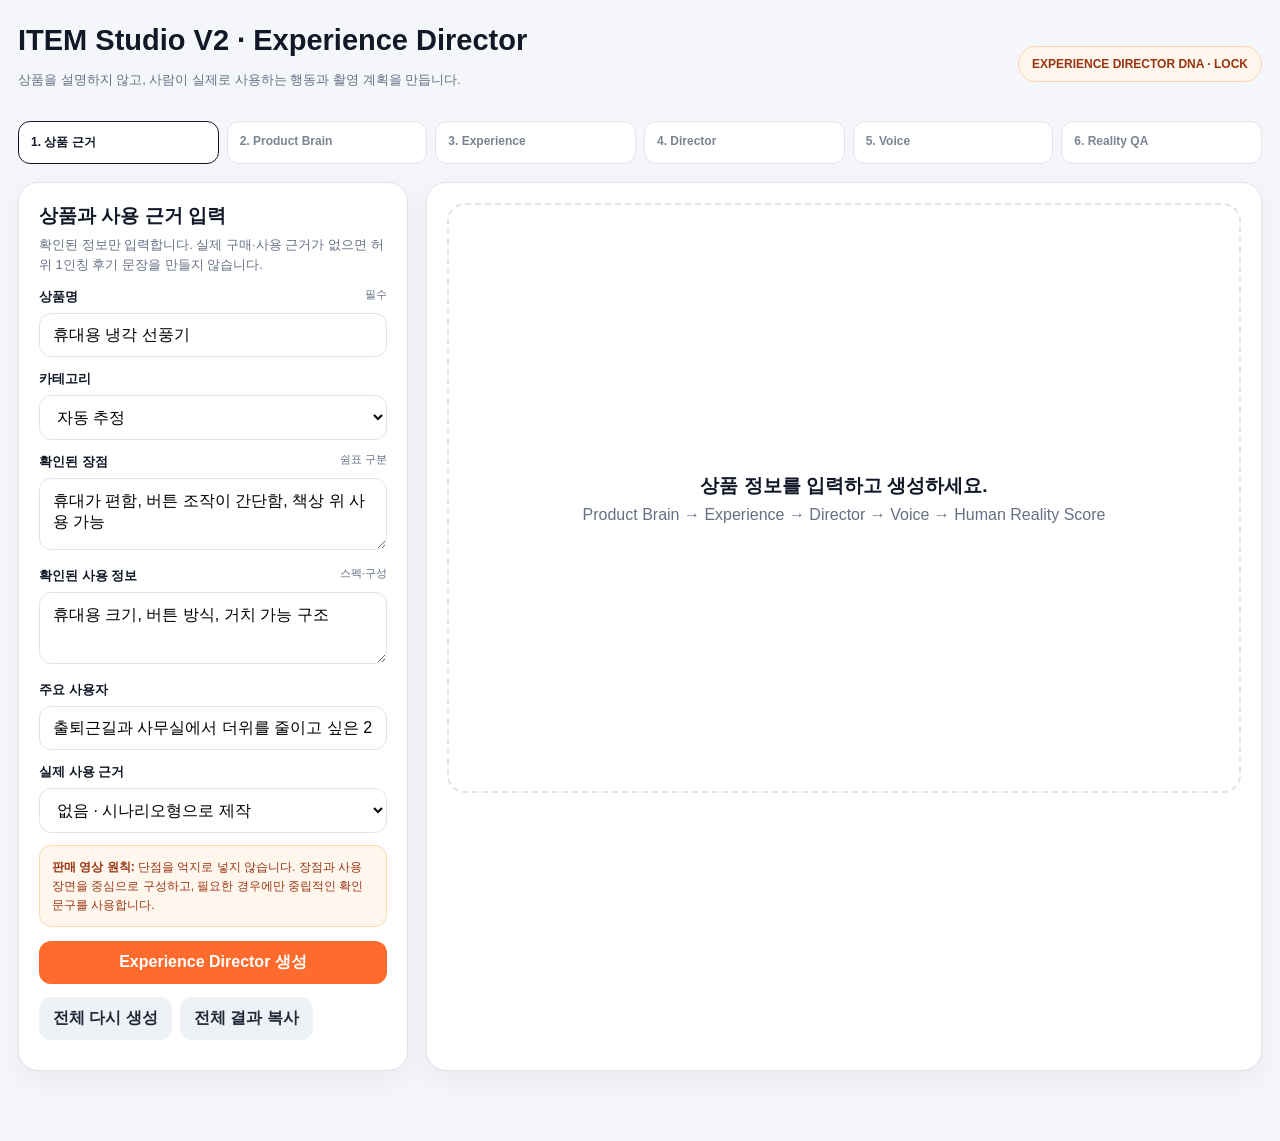
==== commit f76c3605: "Implement Experience Director and Voice DNA workflow" ====
--- a/index.html
+++ b/index.html
@@ -3,84 +3,69 @@
 <head>
 <meta charset="utf-8">
 <meta name="viewport" content="width=device-width,initial-scale=1">
-<title>ITEM Studio · Script Engine V2</title>
+<title>ITEM Studio V2 · Experience Director</title>
 <style>
-:root{--bg:#f4f6fa;--card:#fff;--text:#111827;--muted:#667085;--line:#dfe5ec;--dark:#0f172a;--accent:#ff6b2c;--gold:#ffcc3d;--ok:#087a43;--bad:#b42318;--soft:#f8fafc;--blue:#2563eb}*{box-sizing:border-box}body{margin:0;background:var(--bg);color:var(--text);font-family:Arial,"Noto Sans KR",sans-serif}button,input,textarea,select{font:inherit}.wrap{max-width:1420px;margin:auto;padding:24px 18px 70px}.top{display:flex;justify-content:space-between;align-items:center;gap:16px;margin-bottom:18px}.top h1{margin:0;font-size:29px}.top p,.help,.status{color:var(--muted);font-size:13px;line-height:1.55}.lock{padding:10px 13px;border-radius:999px;background:#fff7ed;border:1px solid #fed7aa;color:#9a3412;font-weight:900;font-size:12px}.steps{display:grid;grid-template-columns:repeat(4,1fr);gap:8px;margin-bottom:18px}.step{background:#fff;border:1px solid var(--line);border-radius:12px;padding:12px;font-size:13px;font-weight:800;color:#7b8493}.step.active{border-color:#111827;color:#111827}.step.done{background:#eefbf5;color:var(--ok);border-color:#b8e3cd}.layout{display:grid;grid-template-columns:420px minmax(0,1fr);gap:18px}.card{background:#fff;border:1px solid var(--line);border-radius:20px;padding:20px;box-shadow:0 10px 30px rgba(15,23,42,.05)}h2{font-size:19px;margin:0 0 6px}h3{font-size:15px}.field{margin-top:13px}.field label{display:flex;justify-content:space-between;gap:10px;font-size:13px;font-weight:900;margin-bottom:7px}.field label small{font-weight:500;color:var(--muted)}input,textarea,select{width:100%;border:1px solid var(--line);border-radius:12px;padding:12px 13px;background:#fff;outline:none}input:focus,textarea:focus,select:focus{border-color:#111827;box-shadow:0 0 0 3px rgba(17,24,39,.08)}textarea{resize:vertical;min-height:76px}.inputrow{display:grid;grid-template-columns:1fr auto;gap:8px}.btn,button{border:0;border-radius:12px;padding:11px 14px;font-weight:900;cursor:pointer}.primary{background:var(--dark);color:#fff}.orange{background:var(--accent);color:#fff}.secondary{background:#eef2f6;color:#1f2937}.gold{background:var(--gold);color:#111827}.wide{width:100%}.hidden{display:none!important}.ok{color:var(--ok);font-weight:900}.bad{color:var(--bad);font-weight:900}.notice{margin-top:12px;padding:12px;border-radius:12px;background:#eff6ff;border:1px solid #bfdbfe;color:#1e3a8a;font-size:12px;line-height:1.55}.warning{background:#fff7ed;border-color:#fed7aa;color:#9a3412}.actions{display:flex;gap:8px;flex-wrap:wrap;margin-top:13px}.analysis{margin-top:15px;border-top:1px solid var(--line);padding-top:15px}.chips{display:flex;flex-wrap:wrap;gap:7px;margin-top:9px}.chip{padding:8px 10px;border-radius:999px;background:#f1f5f9;border:1px solid var(--line);font-size:12px;font-weight:800}.result-head{display:flex;justify-content:space-between;align-items:flex-start;gap:14px;margin-bottom:14px}.result-head h2{font-size:22px}.score-note{font-size:11px;color:var(--muted);text-align:right}.toolbar{display:grid;grid-template-columns:repeat(4,minmax(0,1fr));gap:8px;margin-bottom:14px}.toolbar select,.toolbar button{min-width:0}.hook-area{border:1px solid var(--line);border-radius:16px;background:#fafbfc;padding:14px}.hook-head{display:flex;justify-content:space-between;align-items:center}.hook-list{display:grid;grid-template-columns:1fr 1fr;gap:8px;margin-top:11px;max-height:315px;overflow:auto;padding-right:3px}.hook{display:flex;align-items:flex-start;gap:8px;border:1px solid var(--line);border-radius:11px;padding:10px;background:#fff;cursor:pointer;text-align:left}.hook:hover,.hook.active{border-color:#111827;background:#fffbea}.hook b{font-size:11px;display:grid;place-items:center;min-width:24px;height:24px;border-radius:8px;background:#f1f5f9}.hook span{font-size:13px;line-height:1.45}.scripts{display:grid;gap:12px;margin-top:14px}.script-card{border:1px solid var(--line);border-radius:16px;background:#fff;overflow:hidden}.script-card.recommended{border:2px solid var(--gold);box-shadow:0 8px 25px rgba(255,204,61,.18)}.script-top{display:grid;grid-template-columns:1fr auto;gap:12px;padding:14px;border-bottom:1px solid var(--line);background:#fbfcfe}.script-top h3{margin:0 0 5px;font-size:16px}.script-top p{margin:0;color:var(--muted);font-size:12px}.rank{display:flex;align-items:center;gap:8px}.score{font-size:25px;font-weight:900}.recommend{font-size:10px;background:var(--gold);padding:5px 7px;border-radius:999px;font-weight:900}.script-body{display:grid;grid-template-columns:minmax(0,1fr) 250px;gap:13px;padding:14px}.script-text{white-space:pre-wrap;line-height:1.72;font-size:14px;background:#fafbfc;border:1px solid var(--line);border-radius:12px;padding:13px;min-height:175px}.score-grid{display:grid;gap:8px}.score-row{display:grid;grid-template-columns:62px 1fr 30px;gap:7px;align-items:center;font-size:11px}.mini-bar{height:7px;border-radius:99px;background:#edf0f4;overflow:hidden}.mini-bar i{display:block;height:100%;background:linear-gradient(90deg,var(--gold),var(--accent))}.script-actions{display:flex;gap:7px;flex-wrap:wrap;margin-top:10px}.script-actions button{padding:8px 10px;font-size:11px}.empty{display:grid;place-items:center;min-height:540px;color:var(--muted);text-align:center;border:2px dashed var(--line);border-radius:18px}.empty strong{display:block;color:#111827;font-size:19px;margin-bottom:7px}.save-status{margin-top:10px;font-size:12px;color:var(--muted)}@media(max-width:1050px){.layout{grid-template-columns:1fr}.left{position:static}.toolbar{grid-template-columns:1fr 1fr}}@media(max-width:680px){.wrap{padding:15px 11px}.top{align-items:flex-start;flex-direction:column}.steps{grid-template-columns:1fr 1fr}.hook-list{grid-template-columns:1fr}.script-body{grid-template-columns:1fr}.toolbar{grid-template-columns:1fr}.inputrow{grid-template-columns:1fr}.result-head{flex-direction:column}.score-note{text-align:left}}
+:root{--bg:#f4f6fa;--card:#fff;--text:#111827;--muted:#667085;--line:#dfe5ec;--dark:#0f172a;--accent:#ff6b2c;--gold:#ffcc3d;--ok:#087a43;--bad:#b42318;--soft:#f8fafc;--blue:#2563eb}*{box-sizing:border-box}body{margin:0;background:var(--bg);color:var(--text);font-family:Arial,"Noto Sans KR",sans-serif}button,input,textarea,select{font:inherit}.wrap{max-width:1480px;margin:auto;padding:24px 18px 70px}.top{display:flex;justify-content:space-between;align-items:center;gap:16px;margin-bottom:18px}.top h1{margin:0;font-size:29px}.top p,.help,.status{color:var(--muted);font-size:13px;line-height:1.55}.lock{padding:10px 13px;border-radius:999px;background:#fff7ed;border:1px solid #fed7aa;color:#9a3412;font-weight:900;font-size:12px}.steps{display:grid;grid-template-columns:repeat(6,1fr);gap:8px;margin-bottom:18px}.step{background:#fff;border:1px solid var(--line);border-radius:12px;padding:12px;font-size:12px;font-weight:800;color:#7b8493}.step.active{border-color:#111827;color:#111827}.step.done{background:#eefbf5;color:var(--ok);border-color:#b8e3cd}.layout{display:grid;grid-template-columns:390px minmax(0,1fr);gap:18px}.card{background:#fff;border:1px solid var(--line);border-radius:20px;padding:20px;box-shadow:0 10px 30px rgba(15,23,42,.05)}h2{font-size:19px;margin:0 0 6px}h3{font-size:15px;margin:0}.field{margin-top:13px}.field label{display:flex;justify-content:space-between;gap:10px;font-size:13px;font-weight:900;margin-bottom:7px}.field label small{font-weight:500;color:var(--muted)}input,textarea,select{width:100%;border:1px solid var(--line);border-radius:12px;padding:12px 13px;background:#fff;outline:none}input:focus,textarea:focus,select:focus{border-color:#111827;box-shadow:0 0 0 3px rgba(17,24,39,.08)}textarea{resize:vertical;min-height:72px}.btn,button{border:0;border-radius:12px;padding:11px 14px;font-weight:900;cursor:pointer}.primary{background:var(--dark);color:#fff}.orange{background:var(--accent);color:#fff}.secondary{background:#eef2f6;color:#1f2937}.gold{background:var(--gold);color:#111827}.wide{width:100%}.hidden{display:none!important}.notice{margin-top:12px;padding:12px;border-radius:12px;background:#eff6ff;border:1px solid #bfdbfe;color:#1e3a8a;font-size:12px;line-height:1.55}.warning{background:#fff7ed;border-color:#fed7aa;color:#9a3412}.actions{display:flex;gap:8px;flex-wrap:wrap;margin-top:13px}.tabs{display:flex;gap:8px;flex-wrap:wrap;margin-bottom:15px}.tab{background:#eef2f6;color:#334155}.tab.active{background:#111827;color:#fff}.pane{display:none}.pane.active{display:block}.grid2{display:grid;grid-template-columns:1fr 1fr;gap:12px}.grid3{display:grid;grid-template-columns:repeat(3,1fr);gap:12px}.box{border:1px solid var(--line);border-radius:15px;background:#fbfcfe;padding:14px}.box h3{margin-bottom:9px}.chips{display:flex;flex-wrap:wrap;gap:7px}.chip{padding:8px 10px;border-radius:999px;background:#f1f5f9;border:1px solid var(--line);font-size:12px;font-weight:800}.flow{display:flex;gap:8px;overflow:auto;padding-bottom:6px}.flow .node{min-width:130px;border:1px solid var(--line);border-radius:13px;background:#fff;padding:12px;font-size:12px;font-weight:800}.flow .node b{display:block;font-size:10px;color:var(--muted);margin-bottom:5px}.cut-list{display:grid;gap:10px}.cut{border:1px solid var(--line);border-radius:15px;background:#fff;padding:14px}.cut-head{display:flex;justify-content:space-between;gap:12px;margin-bottom:9px}.cut-no{background:#111827;color:#fff;border-radius:999px;padding:5px 8px;font-size:11px}.cut-grid{display:grid;grid-template-columns:repeat(4,1fr);gap:8px}.cut-grid div{background:#f8fafc;border-radius:10px;padding:10px;font-size:12px;line-height:1.5}.cut-grid b{display:block;color:#64748b;font-size:10px;margin-bottom:4px}.prompt{margin-top:9px;padding:11px;border-radius:10px;background:#0f172a;color:#dbeafe;font-size:12px;line-height:1.55;white-space:pre-wrap}.voice-card{border:2px solid var(--gold);background:#fffdf2}.voice-dna{display:grid;grid-template-columns:repeat(3,1fr);gap:8px;margin-top:10px}.voice-dna div{padding:10px;border-radius:10px;background:#f8fafc;font-size:12px}.score-grid{display:grid;grid-template-columns:repeat(4,1fr);gap:10px}.score{border:1px solid var(--line);border-radius:14px;padding:13px;background:#fff}.score strong{display:block;font-size:25px}.score span{font-size:11px;color:var(--muted)}.bar{height:7px;background:#e5e7eb;border-radius:99px;overflow:hidden;margin-top:8px}.bar i{display:block;height:100%;background:linear-gradient(90deg,var(--gold),var(--accent))}.pass{padding:13px;border-radius:12px;background:#eefbf5;border:1px solid #b8e3cd;color:var(--ok);font-weight:900}.fail{padding:13px;border-radius:12px;background:#fff1f2;border:1px solid #fecdd3;color:var(--bad);font-weight:900}.script{white-space:pre-wrap;line-height:1.75;font-size:14px}.empty{display:grid;place-items:center;min-height:590px;color:var(--muted);text-align:center;border:2px dashed var(--line);border-radius:18px}.empty strong{display:block;color:#111827;font-size:19px;margin-bottom:7px}@media(max-width:1050px){.layout{grid-template-columns:1fr}.steps{grid-template-columns:repeat(3,1fr)}.grid3,.score-grid{grid-template-columns:1fr 1fr}}@media(max-width:700px){.wrap{padding:15px 11px}.top{align-items:flex-start;flex-direction:column}.steps,.grid2,.grid3,.score-grid,.cut-grid,.voice-dna{grid-template-columns:1fr}.tabs{display:grid;grid-template-columns:1fr 1fr}}
 </style>
 </head>
 <body>
 <div class="wrap">
-<header class="top"><div><h1>ITEM Studio · Script Engine V2</h1><p>상품 정보를 광고 문구로 요약하지 않고, 시청자가 멈추고 끝까지 보게 만드는 20초 쇼츠 대본을 설계합니다.</p></div><div class="lock">SCRIPT ENGINE ONLY · 다른 기능 개발 잠금</div></header>
-<div class="steps"><div class="step active" id="s1">1. 상품 근거 입력</div><div class="step" id="s2">2. 구매 질문 분석</div><div class="step" id="s3">3. 후킹 20개 생성</div><div class="step" id="s4">4. 대본 5종 평가</div></div>
+<header class="top"><div><h1>ITEM Studio V2 · Experience Director</h1><p>상품을 설명하지 않고, 사람이 실제로 사용하는 행동과 촬영 계획을 만듭니다.</p></div><div class="lock">EXPERIENCE DIRECTOR DNA · LOCK</div></header>
+<div class="steps"><div class="step active" id="s1">1. 상품 근거</div><div class="step" id="s2">2. Product Brain</div><div class="step" id="s3">3. Experience</div><div class="step" id="s4">4. Director</div><div class="step" id="s5">5. Voice</div><div class="step" id="s6">6. Reality QA</div></div>
 <div class="layout">
-<aside class="card left">
-<h2>상품과 근거 입력</h2><div class="help">확인되지 않은 후기·성능을 지어내지 않도록 실제 상품 페이지에서 확인한 내용만 입력하세요.</div>
-<div class="field"><label>쿠팡 상품 링크 <small>선택</small></label><div class="inputrow"><input id="link" placeholder="https://link.coupang.com/a/..."><button class="secondary" id="openBtn">상품 열기</button></div></div>
-<div class="field"><label>상품명 <small>필수</small></label><input id="name" value="알리사 100단 아이스 터보 MAX 휴대용 선풍기" placeholder="정확한 상품명"></div>
-<div class="field"><label>카테고리 <small>자동 추정 가능</small></label><select id="category"><option value="auto">상품명으로 자동 추정</option><option value="fan">휴대용 선풍기</option><option value="home">생활용품</option><option value="kitchen">주방용품</option><option value="beauty">뷰티</option><option value="digital">디지털</option><option value="pet">반려동물</option><option value="car">자동차용품</option><option value="other">기타</option></select></div>
-<div class="field"><label>확인된 핵심 장점 <small>1~3개</small></label><textarea id="benefits" placeholder="예: 풍속 조절 범위가 넓음, 냉각판 탑재, 휴대 가능">100단 풍속 조절, 냉각판 탑재, 휴대 가능한 크기</textarea></div>
-<div class="field"><label>구매 전 확인할 점 <small>1~3개</small></label><textarea id="concerns" placeholder="예: 소음, 무게, 배터리 사용시간">소음, 무게, 배터리 사용시간</textarea></div>
-<div class="field"><label>확인된 근거·구성 <small>허위 방지</small></label><textarea id="evidence" placeholder="상품 페이지에 실제로 표시된 수치·구성·옵션만 입력">상품 페이지의 상세 사양과 옵션을 구매 전에 비교해야 함</textarea></div>
-<div class="field"><label>대상 시청자 <small>선택</small></label><input id="audience" value="더운 출퇴근길이나 야외에서 휴대용 선풍기를 쓰는 사람" placeholder="누가 왜 이 상품을 보는지"></div>
-<div class="notice warning"><b>검증 원칙:</b> 이 화면은 입력되지 않은 후기 수, 판매량, 배터리 시간, 소음 수치 등을 임의로 만들지 않습니다.</div>
-<button class="orange wide" id="generateBtn" style="margin-top:14px">20개 후킹과 5개 대본 생성</button>
-<div id="analysis" class="analysis hidden"><h3>구매 질문 분석</h3><div id="questionChips" class="chips"></div><div class="save-status" id="analysisStatus"></div></div>
+<aside class="card">
+<h2>상품과 사용 근거 입력</h2><div class="help">확인된 정보만 입력합니다. 실제 구매·사용 근거가 없으면 허위 1인칭 후기 문장을 만들지 않습니다.</div>
+<div class="field"><label>상품명 <small>필수</small></label><input id="name" value="휴대용 냉각 선풍기" placeholder="정확한 상품명"></div>
+<div class="field"><label>카테고리</label><select id="category"><option value="auto">자동 추정</option><option value="fan">휴대용 선풍기</option><option value="battery">보조배터리</option><option value="kitchen">주방용품</option><option value="beauty">뷰티</option><option value="digital">디지털</option><option value="home">생활용품</option><option value="other">기타</option></select></div>
+<div class="field"><label>확인된 장점 <small>쉼표 구분</small></label><textarea id="benefits">휴대가 편함, 버튼 조작이 간단함, 책상 위 사용 가능</textarea></div>
+<div class="field"><label>확인된 사용 정보 <small>스펙·구성</small></label><textarea id="evidence">휴대용 크기, 버튼 방식, 거치 가능 구조</textarea></div>
+<div class="field"><label>주요 사용자</label><input id="audience" value="출퇴근길과 사무실에서 더위를 줄이고 싶은 20~30대 직장인"></div>
+<div class="field"><label>실제 사용 근거</label><select id="proof"><option value="scenario">없음 · 시나리오형으로 제작</option><option value="owned">실제 구매·사용 영상 보유</option></select></div>
+<div class="notice warning"><b>판매 영상 원칙:</b> 단점을 억지로 넣지 않습니다. 장점과 사용 장면을 중심으로 구성하고, 필요한 경우에만 중립적인 확인 문구를 사용합니다.</div>
+<button class="orange wide" id="generateBtn" style="margin-top:14px">Experience Director 생성</button>
+<div class="actions"><button class="secondary" id="regenBtn">전체 다시 생성</button><button class="secondary" id="copyBtn">전체 결과 복사</button></div>
+<div class="status" id="saveStatus" style="margin-top:10px"></div>
 </aside>
 <main class="card">
-<div id="empty" class="empty"><div><strong>상품 근거를 입력한 뒤 생성하세요.</strong><span>후킹 20개 → 대본 5종 → 점수와 추천 순위까지 한 번에 표시됩니다.</span></div></div>
+<div id="empty" class="empty"><div><strong>상품 정보를 입력하고 생성하세요.</strong><span>Product Brain → Experience → Director → Voice → Human Reality Score</span></div></div>
 <div id="result" class="hidden">
-<div class="result-head"><div><h2>Script Engine 결과</h2><div class="help" id="resultSummary"></div></div><div class="score-note">점수는 후킹 명확성·구체성·자연스러움·신뢰도·행동유도를 기준으로 계산합니다.</div></div>
-<div class="toolbar"><select id="tone"><option value="direct">직설적이고 빠르게</option><option value="friendly">친근하고 자연스럽게</option><option value="calm">차분하고 신뢰감 있게</option></select><select id="length"><option value="20">20초</option><option value="15">15초</option><option value="30">30초</option></select><button class="secondary" id="changeHookBtn">후킹만 변경</button><button class="gold" id="regenBtn">전체 다시 생성</button></div>
-<section class="hook-area"><div class="hook-head"><div><b>후킹 후보 20개</b><div class="help">하나를 누르면 모든 대본의 첫 문장이 즉시 바뀝니다.</div></div><span class="status" id="selectedHookLabel"></span></div><div id="hookList" class="hook-list"></div></section>
-<section id="scripts" class="scripts"></section>
-<div class="actions"><button class="primary" id="saveBtn">선택 대본 저장</button><button class="secondary" id="copyAllBtn">5개 대본 전체 복사</button></div><div class="save-status" id="saveStatus"></div>
+<div class="tabs"><button class="tab active" data-pane="brain">Product Brain</button><button class="tab" data-pane="experience">Experience</button><button class="tab" data-pane="director">Director</button><button class="tab" data-pane="voice">Voice</button><button class="tab" data-pane="qa">Reality QA</button></div>
+<section class="pane active" id="brain"></section>
+<section class="pane" id="experience"></section>
+<section class="pane" id="director"></section>
+<section class="pane" id="voice"></section>
+<section class="pane" id="qa"></section>
 </div>
 </main>
 </div>
 </div>
 <script>
-const $=id=>document.getElementById(id);let state={hooks:[],selectedHook:0,scripts:[],selectedScript:0,seed:0};
-const cleanList=v=>v.split(/[\n,·•|/]+/).map(x=>x.trim()).filter(Boolean).slice(0,6);
-const setStep=n=>{for(let i=1;i<=4;i++)$('s'+i).className='step'+(i<n?' done':i===n?' active':'')};
-function inferCategory(name,chosen){if(chosen!=='auto')return chosen;const n=name.toLowerCase();if(/선풍기|팬|냉각/.test(n))return'fan';if(/주방|냄비|프라이팬|칼|수저/.test(n))return'kitchen';if(/화장|세럼|크림|샴푸/.test(n))return'beauty';if(/충전|스마트|이어폰|마우스|키보드/.test(n))return'digital';if(/강아지|고양이|반려/.test(n))return'pet';if(/차량|자동차|운전/.test(n))return'car';return'home'}
-const categoryQuestions={fan:['바람이 실제로 충분한가','소음이 거슬리지 않는가','손에 들었을 때 무겁지 않은가','배터리가 사용 상황에 맞는가','냉각 기능이 필요한가'],kitchen:['세척이 쉬운가','보관 공간에 맞는가','재질과 내열성이 적합한가','구성품이 실제 사용에 필요한가','기존 제품보다 편해지는가'],beauty:['내 피부·두피 타입에 맞는가','사용감이 부담스럽지 않은가','향과 성분을 확인했는가','용량 대비 사용기간은 어떤가','사용 순서가 간단한가'],digital:['호환되는 기기인가','충전과 배터리는 충분한가','크기와 무게가 적합한가','필수 기능이 실제로 필요한가','AS와 구성품을 확인했는가'],pet:['반려동물 크기와 성향에 맞는가','소재가 안전한가','세척과 관리가 쉬운가','실제 사용 공간에 맞는가','소모품 비용이 드는가'],car:['차종과 호환되는가','설치가 쉬운가','운전 시 방해되지 않는가','보관과 관리가 편한가','필요한 구성품이 포함되는가'],home:['사용 공간에 맞는가','보관과 관리가 쉬운가','실제로 자주 쓰게 되는가','크기와 무게가 적당한가','구성과 옵션이 필요한 만큼인가'],other:['내 사용 목적과 맞는가','크기와 구성이 적합한가','사용과 관리가 편한가','옵션 차이를 확인했는가','가격 외에 비교할 기준은 무엇인가']};
-function productData(){const name=$('name').value.trim();const benefits=cleanList($('benefits').value);const concerns=cleanList($('concerns').value);const evidence=cleanList($('evidence').value);return{name,benefits,concerns,evidence,audience:$('audience').value.trim()||'이 제품을 찾는 사람',category:inferCategory(name,$('category').value)}}
-function makeQuestions(d){const base=categoryQuestions[d.category]||categoryQuestions.other;const custom=d.concerns.map(x=>x+'은 실제 사용에 괜찮은가');return[...new Set([...custom,...base])].slice(0,6)}
-function shortName(name){return name.replace(/\s+/g,' ').trim().split(' ').slice(0,6).join(' ')}
-function makeHooks(d){const p=shortName(d.name),c=d.concerns[0]||'사용 조건',c2=d.concerns[1]||'구성',b=d.benefits[0]||'핵심 기능';return[
-`${p}, 100단이라는 말보다 먼저 볼 게 있습니다.`,
-`휴대용 제품은 성능보다 ${c}에서 후회가 갈립니다.`,
-`이 제품을 살 사람이라면 ${c}부터 확인하세요.`,
-`${b}만 보고 고르면 놓치기 쉬운 부분이 있습니다.`,
-`사기 전에 딱 세 가지만 보면 됩니다.`,
-`이 제품, 무조건 좋다고 말하기 전에 확인해봤습니다.`,
-`광고 문구보다 실제 사용에서 중요한 건 따로 있습니다.`,
-`${p}, 내 사용 방식에 맞는지가 먼저입니다.`,
-`${c}와 ${c2}, 이 두 가지를 빼고 보면 안 됩니다.`,
-`비슷해 보이는 제품도 여기서 차이가 납니다.`,
-`구매 버튼 누르기 전에 이 질문부터 해보세요.`,
-`가격보다 먼저 비교해야 할 기준이 있습니다.`,
-`좋아 보이지만 누구에게나 맞는 제품은 아닙니다.`,
-`이 기능이 정말 필요한 사람은 따로 있습니다.`,
-`상품명은 화려한데 실제로 봐야 할 건 간단합니다.`,
-`후회 없는 선택은 스펙 하나가 아니라 사용 장면에서 갈립니다.`,
-`매일 들고 쓸 거라면 ${c}를 절대 넘기지 마세요.`,
-`사진만 보고는 알기 어려운 구매 기준 세 가지입니다.`,
-`${b}, 좋습니다. 그런데 그것만 보면 부족합니다.`,
-`결론부터 말하면, 맞는 사람과 안 맞는 사람이 분명합니다.`]}
-function toneLine(text,tone){if(tone==='friendly')return text.replace(/있습니다\.$/,'있어요.').replace(/하세요\.$/,'해보세요.').replace(/됩니다\.$/,'돼요.');if(tone==='calm')return text.replace(/절대 /g,'꼭 ').replace(/딱 /g,'우선 ');return text}
-function scriptLines(type,d,hook,length){const b=d.benefits,c=d.concerns,e=d.evidence;const B1=b[0]||'핵심 기능',B2=b[1]||'구성',C1=c[0]||'크기',C2=c[1]||'사용 편의',C3=c[2]||'옵션',E=e[0]||'상품 페이지의 상세 사양';const end=length==='15'?'비교하고 결정하세요.':length==='30'?'내가 실제로 쓸 장소와 시간을 떠올린 뒤 상세 사양과 옵션까지 비교하고 결정하세요.':'내 사용 조건과 맞는지 링크의 상세 사양까지 비교해보세요.';const common={
-'hook':[`[0~3초] ${hook}`,`[3~7초] ${B1}이 눈에 띄지만, 먼저 ${C1}과 ${C2}를 봐야 합니다.`,`[7~13초] 특히 ${C3}까지 내 사용 상황에 맞아야 매일 쓰게 됩니다.`,`[13~17초] 확인 근거는 ${E}입니다.`,`[17~20초] ${end}`],
-'info':[`[0~3초] ${hook}`,`[3~8초] 확인할 첫 번째는 ${C1}, 두 번째는 ${C2}입니다.`,`[8~14초] 장점은 ${B1}${B2?`과 ${B2}`:''}지만, 필요한 기능인지 먼저 따져보세요.`,`[14~18초] ${E}에서 구성과 옵션을 확인하고,`,`[18~20초] ${end}`],
-'compare':[`[0~3초] ${hook}`,`[3~8초] 비슷한 제품과 비교할 기준은 ${C1}, ${C2}, ${C3}입니다.`,`[8~14초] 이 제품의 차별점은 ${B1}${B2?`과 ${B2}`:''}입니다.`,`[14~18초] 다만 기능 수보다 실제 사용 조건이 더 중요합니다.`,`[18~20초] ${end}`],
-'review':[`[0~3초] ${hook}`,`[3~8초] 실제로 자주 쓰려면 ${C1}이 부담스럽지 않아야 합니다.`,`[8~14초] ${B1}은 장점이지만 ${C2}와 ${C3}도 함께 확인해야 합니다.`,`[14~18초] 좋은 점만 보지 말고 ${E}까지 체크하세요.`,`[18~20초] ${end}`],
-'story':[`[0~3초] ${hook}`,`[3~8초] 처음에는 ${B1} 때문에 눈이 가지만, 매일 쓰면 ${C1}이 더 크게 느껴집니다.`,`[8~14초] 그래서 ${C2}와 ${C3}를 내 생활에 대입해봐야 합니다.`,`[14~18초] ${E}를 확인하면 선택이 훨씬 쉬워집니다.`,`[18~20초] ${end}`]};let lines=common[type];if(length==='15')lines=[lines[0],lines[1],lines[2],`[12~15초] ${end}`];if(length==='30')lines=[lines[0],lines[1],lines[2],`[14~21초] ${B1}${B2?`, ${B2}`:''}이 실제로 필요한지 생각해보세요.`,`[21~26초] ${E}에서 옵션과 구성 차이를 확인하고,`,`[26~30초] ${end}`];return lines}
-function scoreScript(type,d,hook,idx){const specificity=Math.min(98,68+d.benefits.length*5+d.concerns.length*5+d.evidence.length*4);const natural={hook:88,info:83,compare:86,review:85,story:91}[type];const hookScore=Math.min(96,76+(hook.length<38?8:3)+(hook.includes('확인')?4:0)+(idx%4));const trust=Math.min(97,74+d.evidence.length*8+(type==='review'?-3:4));const cta={hook:86,info:82,compare:88,review:83,story:80}[type];const total=Math.round(hookScore*.27+specificity*.22+natural*.2+trust*.19+cta*.12);return{total,hook:hookScore,specificity,natural,trust,cta}}
-function buildScripts(){const d=productData(),hook=state.hooks[state.selectedHook],tone=$('tone').value,length=$('length').value;const defs=[['hook','후킹형','첫 3초 정지율을 우선한 직설형'],['info','정보형','구매 기준을 빠르게 정리하는 설명형'],['compare','비교형','비슷한 상품과 비교 기준을 제시'],['review','검토형','장점과 확인점을 균형 있게 제시'],['story','스토리형','사용 장면을 떠올리게 하는 자연스러운 흐름']];state.scripts=defs.map((x,i)=>{const lines=scriptLines(x[0],d,hook,length).map(v=>toneLine(v,tone));return{key:x[0],name:x[1],desc:x[2],text:lines.join('\n'),scores:scoreScript(x[0],d,hook,i)}}).sort((a,b)=>b.scores.total-a.scores.total);state.selectedScript=0;renderScripts()}
-function renderHooks(){const list=$('hookList');list.innerHTML='';state.hooks.forEach((h,i)=>{const b=document.createElement('button');b.className='hook'+(i===state.selectedHook?' active':'');b.innerHTML=`<b>${i+1}</b><span>${h}</span>`;b.onclick=()=>{state.selectedHook=i;renderHooks();buildScripts()};list.appendChild(b)});$('selectedHookLabel').textContent=`현재 ${state.selectedHook+1}번 선택`}
-function renderScripts(){const box=$('scripts');box.innerHTML='';state.scripts.forEach((s,i)=>{const el=document.createElement('article');el.className='script-card'+(i===0?' recommended':'');const rows=[['후킹',s.scores.hook],['구체성',s.scores.specificity],['자연스러움',s.scores.natural],['신뢰도',s.scores.trust],['행동유도',s.scores.cta]].map(r=>`<div class="score-row"><span>${r[0]}</span><div class="mini-bar"><i style="width:${r[1]}%"></i></div><b>${r[1]}</b></div>`).join('');el.innerHTML=`<div class="script-top"><div><h3>${i+1}위 · ${s.name}</h3><p>${s.desc}</p></div><div class="rank">${i===0?'<span class="recommend">추천</span>':''}<span class="score">${s.scores.total}</span></div></div><div class="script-body"><div><div class="script-text">${s.text}</div><div class="script-actions"><button class="primary choose" data-i="${i}">이 대본 선택</button><button class="secondary copy" data-i="${i}">복사</button><button class="secondary hookonly" data-i="${i}">후킹만 변경</button></div></div><div class="score-grid">${rows}</div></div>`;box.appendChild(el)});box.querySelectorAll('.choose').forEach(b=>b.onclick=()=>{state.selectedScript=+b.dataset.i;box.querySelectorAll('.script-card').forEach((c,j)=>c.style.boxShadow=j===state.selectedScript?'0 0 0 3px rgba(37,99,235,.2)':'');$('saveStatus').textContent=`${state.scripts[state.selectedScript].name}을 선택했습니다.`});box.querySelectorAll('.copy').forEach(b=>b.onclick=()=>navigator.clipboard.writeText(state.scripts[+b.dataset.i].text).then(()=>$('saveStatus').textContent='대본을 복사했습니다.'));box.querySelectorAll('.hookonly').forEach(b=>b.onclick=()=>{state.selectedScript=+b.dataset.i;nextHook()})}
-function generate(){const d=productData();if(!d.name){alert('상품명을 입력하세요.');$('name').focus();return}state.seed++;state.hooks=makeHooks(d);state.selectedHook=state.seed%state.hooks.length;const qs=makeQuestions(d);$('questionChips').innerHTML=qs.map(q=>`<span class="chip">${q}</span>`).join('');$('analysisStatus').textContent=`확인된 장점 ${d.benefits.length}개 · 구매 확인점 ${d.concerns.length}개 · 근거 ${d.evidence.length}개를 사용했습니다.`;$('analysis').classList.remove('hidden');$('empty').classList.add('hidden');$('result').classList.remove('hidden');$('resultSummary').textContent=`${d.name} · 입력 근거 기반 · 허위 후기/수치 생성 없음`;renderHooks();buildScripts();setStep(4);$('result').scrollIntoView({behavior:'smooth',block:'start'})}
-function nextHook(){state.selectedHook=(state.selectedHook+1)%state.hooks.length;renderHooks();buildScripts();$('saveStatus').textContent='후킹만 바꾸고 본문 구조는 유지했습니다.'}
-$('generateBtn').onclick=generate;$('regenBtn').onclick=generate;$('changeHookBtn').onclick=nextHook;$('tone').onchange=buildScripts;$('length').onchange=buildScripts;$('openBtn').onclick=()=>{const v=$('link').value.trim();if(v)window.open(v,'_blank','noopener')};$('saveBtn').onclick=()=>{if(!state.scripts.length)return;const d={product:productData(),hook:state.hooks[state.selectedHook],script:state.scripts[state.selectedScript],savedAt:new Date().toISOString()};localStorage.setItem('itemStudioScriptV2',JSON.stringify(d));$('saveStatus').innerHTML='<span class="ok">선택 대본을 이 브라우저에 저장했습니다.</span>'};$('copyAllBtn').onclick=()=>{const all=state.scripts.map((s,i)=>`${i+1}위 ${s.name} · ${s.scores.total}점\n${s.text}`).join('\n\n----------------\n\n');navigator.clipboard.writeText(all).then(()=>$('saveStatus').textContent='5개 대본을 모두 복사했습니다.')};
+const $=id=>document.getElementById(id);let state={data:null,brain:null,experience:null,cuts:[],voice:null,scores:null,seed:0};
+const list=v=>v.split(/[\n,·•|/]+/).map(x=>x.trim()).filter(Boolean).slice(0,8);
+const setStep=n=>{for(let i=1;i<=6;i++)$('s'+i).className='step'+(i<n?' done':i===n?' active':'')};
+function category(name,chosen){if(chosen!=='auto')return chosen;const n=name.toLowerCase();if(/선풍기|팬|냉각/.test(n))return'fan';if(/보조배터리|충전기|배터리/.test(n))return'battery';if(/냄비|프라이팬|주방|칼/.test(n))return'kitchen';if(/세럼|크림|샴푸|화장/.test(n))return'beauty';if(/이어폰|스마트|마우스|키보드/.test(n))return'digital';if(/청소|수납|생활/.test(n))return'home';return'other'}
+const presets={
+fan:{places:['현관','엘리베이터','출근길','사무실 책상'],times:['출근 준비','더운 이동 중','업무 시작 전'],needs:['더위를 빠르게 식히기','가방에 부담 없이 넣기','책상에서도 계속 사용하기'],actions:['가방을 연다','제품을 꺼낸다','손가락으로 버튼을 누른다','얼굴 가까이 가져간다','머리카락이 자연스럽게 움직인다','책상 위에 세운다','사용 후 가방에 넣는다']},
+battery:{places:['카페','지하철','회사 책상','가방 안'],times:['배터리 부족 알림 직후','외출 중','업무 중'],needs:['급하게 충전하기','휴대 부담 줄이기','케이블과 함께 보관하기'],actions:['휴대폰 배터리 화면을 확인한다','가방에서 제품을 꺼낸다','케이블을 연결한다','충전 표시를 확인한다','주머니에 넣어본다','케이블과 함께 가방에 정리한다']},
+kitchen:{places:['평범한 주방','싱크대 옆','식탁'],times:['요리 준비','조리 중','설거지 후'],needs:['조리 시간을 줄이기','손쉽게 다루기','정리와 보관을 편하게 하기'],actions:['서랍에서 꺼낸다','손잡이를 잡는다','재료를 넣는다','기능을 작동한다','완성 상태를 확인한다','세척한다','제자리에 보관한다']},
+beauty:{places:['욕실 거울 앞','화장대','외출 준비 공간'],times:['아침 준비','샤워 후','외출 직전'],needs:['사용 단계를 단순하게 하기','휴대하기','매일 부담 없이 쓰기'],actions:['제품을 집는다','뚜껑을 연다','적당량을 덜어낸다','피부나 머리에 바른다','거울로 상태를 확인한다','파우치에 넣는다']},
+digital:{places:['회사 책상','카페','집 책상'],times:['업무 시작','이동 중','집중이 필요할 때'],needs:['연결을 간단하게 하기','업무 흐름을 끊지 않기','휴대와 보관을 편하게 하기'],actions:['가방에서 꺼낸다','기기에 연결한다','버튼을 누른다','작동 화면을 확인한다','실제로 사용한다','케이스에 넣는다']},
+home:{places:['거실','침실','수납장 앞'],times:['집안일 시작','정리할 때','사용 후'],needs:['생활 불편을 줄이기','쉽게 꺼내 쓰기','정리를 간단하게 하기'],actions:['보관 장소에서 꺼낸다','손으로 조작한다','실제 공간에서 사용한다','변화를 확인한다','닦거나 정리한다','제자리에 둔다']},
+other:{places:['집','회사','이동 중'],times:['필요한 순간','처음 사용할 때','사용 후'],needs:['사용 목적 해결','간단한 조작','편한 보관'],actions:['제품을 발견한다','손으로 집는다','기능을 작동한다','실제 상황에서 사용한다','결과를 확인한다','보관한다']}}
+function inputData(){const name=$('name').value.trim();return{name,category:category(name,$('category').value),benefits:list($('benefits').value),evidence:list($('evidence').value),audience:$('audience').value.trim()||'이 제품이 필요한 사람',proof:$('proof').value}}
+function makeBrain(d){const p=presets[d.category]||presets.other;return{who:d.audience,when:p.times,where:p.places,why:p.needs,show:[...p.actions].slice(0,6),questions:['실제로 꺼내 쓰기 쉬운가','버튼이나 연결 방식이 간단한가','생활 공간에서 자연스럽게 사용할 수 있는가','사용 후 보관이 편한가']}}
+function makeExperience(d,b){const p=presets[d.category]||presets.other;return{title:`${b.where[0]}에서 시작해 ${b.where[2]||b.where[1]}에서 실제로 사용하는 하루`,flow:p.actions.slice(0,7),message:d.benefits[0]||'생활 속에서 편하게 사용할 수 있음',cta:'궁금하시면 아래에서 자세히 확인해 보세요.'}}
+function makeCuts(d,b,e){const places=b.where;const acts=e.flow;return acts.map((action,i)=>{const place=places[Math.min(i,places.length-1)]||places[0];const cameras=['손으로 든 스마트폰, 가벼운 흔들림','허리 높이 뒤따라가기','손과 제품 클로즈업, 자동 초점','얼굴 옆 45도, 자연광','책상 높이 고정 촬영','가방 안쪽 시점','짧은 셀프캠 마무리'];const human=['짧게 주변을 살핀다','손가락이 자연스럽게 움직인다','버튼 위치를 찾느라 0.3초 멈춘다','눈동자가 제품에서 사용 공간으로 이동한다','옷자락과 머리카락이 자연스럽게 움직인다','사용 후 손에 힘이 풀린다','작게 미소 짓는다'];return{no:i+1,place,action,camera:cameras[i%cameras.length],human:human[i%human.length],duration:i===0?2.5:3,prompt:`20대 한국 여성, 평범한 일상복, ${place}, ${action}. 실제 스마트폰 세로 촬영 9:16, 자연광, 생활감 있는 배경, 손으로 제품을 정확히 조작, ${cameras[i%cameras.length]}, 같은 인물과 같은 제품 유지, 스튜디오 광고 느낌 금지, 과도한 피부 보정 금지, 자연스러운 호흡과 시선, 실제 사용 영상처럼.`}})}
+function makeVoice(d,e,cuts){const first=d.proof==='owned'?`요즘 ${e.message} 때문에 이걸 자주 챙겨 다녀요.`:`이 제품은 이런 상황에서 자연스럽게 꺼내 쓰는 방식이에요.`;const lines=cuts.map((c,i)=>{if(i===0)return first;if(i===1)return`가방에서 바로 꺼내서 손으로 잡아보고요.`;if(i===2)return`버튼이나 연결 방식은 화면처럼 간단하게 확인할 수 있어요.`;if(i===3)return`${d.benefits[0]||'핵심 기능'}이 필요한 순간에 바로 보여주는 흐름입니다.`;if(i===cuts.length-1)return e.cta;return`${d.benefits[Math.min(i-2,d.benefits.length-1)]||'사용 장면'}도 말보다 행동으로 먼저 보여줍니다.`});return{character:'20대 중후반 한국 여성',tone:'밝고 발랄하지만 과장되지 않은 친근한 톤',speed:'일반 대화보다 약간 빠르게 · 약 1.08배',style:'첫 2초 선명한 훅 → 중간 리듬감 → 핵심어 짧게 강조 → 부담 없는 CTA',avoid:['홈쇼핑 억양','뉴스 앵커 톤','ASMR식 느린 낭독','끝말 늘이기','유아틱한 애교','단어마다 끊기는 AI 리듬'],lines,full:lines.join('\n')}}
+function makeScores(d,cuts){const continuity=94,hand=92+(cuts.length>5?3:0),life=95,camera=93,voice=91,ad=7,ai=8;const total=Math.round((continuity+hand+life+camera+voice+(100-ad)+(100-ai))/7);return{continuity,hand,life,camera,voice,ad,ai,total,pass:total>=90&&ai<=15&&ad<=15}}
+function renderBrain(b){$('brain').innerHTML=`<div class="grid2"><div class="box"><h3>누가 사용할까</h3><p>${b.who}</p></div><div class="box"><h3>왜 필요할까</h3><div class="chips">${b.why.map(x=>`<span class="chip">${x}</span>`).join('')}</div></div><div class="box"><h3>언제 사용할까</h3><div class="chips">${b.when.map(x=>`<span class="chip">${x}</span>`).join('')}</div></div><div class="box"><h3>어디서 사용할까</h3><div class="chips">${b.where.map(x=>`<span class="chip">${x}</span>`).join('')}</div></div></div><div class="box" style="margin-top:12px"><h3>가장 보여주기 좋은 행동</h3><div class="flow">${b.show.map((x,i)=>`<div class="node"><b>ACTION ${i+1}</b>${x}</div>`).join('')}</div></div>`}
+function renderExperience(e){$('experience').innerHTML=`<div class="box"><h3>사용 경험 시나리오</h3><p><b>${e.title}</b></p><div class="flow">${e.flow.map((x,i)=>`<div class="node"><b>${i+1}</b>${x}</div>`).join('')}</div></div><div class="grid2" style="margin-top:12px"><div class="box"><h3>핵심 경험</h3><p>${e.message}</p></div><div class="box"><h3>마지막 CTA</h3><p>${e.cta}</p></div></div>`}
+function renderCuts(cuts){$('director').innerHTML=`<div class="cut-list">${cuts.map(c=>`<article class="cut"><div class="cut-head"><h3>CUT ${String(c.no).padStart(2,'0')} · ${c.place}</h3><span class="cut-no">${c.duration}초</span></div><div class="cut-grid"><div><b>행동</b>${c.action}</div><div><b>카메라</b>${c.camera}</div><div><b>사람 디테일</b>${c.human}</div><div><b>연속성</b>같은 인물·제품·의상·공간</div></div><div class="prompt">${c.prompt}</div></article>`).join('')}</div>`}
+function renderVoice(v){$('voice').innerHTML=`<div class="box voice-card"><h3>Signature Voice DNA</h3><div class="voice-dna"><div><b>화자</b><br>${v.character}</div><div><b>톤</b><br>${v.tone}</div><div><b>속도</b><br>${v.speed}</div></div><p class="help">${v.style}</p><div class="actions"><button class="primary" id="playVoice">▶ 브라우저 음성 미리듣기</button><button class="secondary" id="copyVoice">음성 대본 복사</button></div></div><div class="box" style="margin-top:12px"><h3>장면 동기화 음성</h3><div class="script">${v.lines.map((x,i)=>`CUT ${String(i+1).padStart(2,'0')} · ${x}`).join('\n')}</div></div><div class="box" style="margin-top:12px"><h3>금지 음성</h3><div class="chips">${v.avoid.map(x=>`<span class="chip">${x}</span>`).join('')}</div></div>`;$('playVoice').onclick=()=>{speechSynthesis.cancel();const u=new SpeechSynthesisUtterance(v.full);u.lang='ko-KR';u.rate=1.08;u.pitch=1.04;const voices=speechSynthesis.getVoices().filter(x=>x.lang.startsWith('ko'));const preferred=voices.find(x=>/female|여성|sunhi|yuna|heami/i.test(x.name))||voices[0];if(preferred)u.voice=preferred;speechSynthesis.speak(u)};$('copyVoice').onclick=()=>navigator.clipboard.writeText(v.full).then(()=>$('saveStatus').textContent='음성 대본을 복사했습니다.')}
+function renderQA(s){const items=[['생활감',s.life],['손동작',s.hand],['인물·제품 연속성',s.continuity],['촬영 현실감',s.camera],['음성 쇼츠 적합성',s.voice],['광고 느낌',s.ad],['AI 느낌',s.ai],['Human Reality',s.total]];$('qa').innerHTML=`<div class="score-grid">${items.map(x=>`<div class="score"><span>${x[0]}</span><strong>${x[1]}</strong><div class="bar"><i style="width:${x[0].includes('느낌')&&x[1]<20?100-x[1]:x[1]}%"></i></div></div>`).join('')}</div><div style="margin-top:14px" class="${s.pass?'pass':'fail'}">${s.pass?'PASS · 실제 사람이 일상에서 촬영한 느낌 기준을 통과했습니다.':'FAIL · AI 느낌 또는 광고 느낌이 높아 장면 재생성이 필요합니다.'}</div><div class="notice"><b>자동 재생성 조건:</b> Human Reality 90점 미만, AI 느낌 15점 초과, 광고 느낌 15점 초과, 손동작 88점 미만, 인물·제품 연속성 90점 미만.</div>`}
+function generate(){const d=inputData();if(!d.name){alert('상품명을 입력하세요.');return}state.data=d;state.brain=makeBrain(d);state.experience=makeExperience(d,state.brain);state.cuts=makeCuts(d,state.brain,state.experience);state.voice=makeVoice(d,state.experience,state.cuts);state.scores=makeScores(d,state.cuts);renderBrain(state.brain);renderExperience(state.experience);renderCuts(state.cuts);renderVoice(state.voice);renderQA(state.scores);$('empty').classList.add('hidden');$('result').classList.remove('hidden');setStep(6);$('saveStatus').textContent=`${state.cuts.length}개 실사용 행동 컷과 Signature Voice DNA를 생성했습니다.`}
+function allText(){return[`[PRODUCT BRAIN]`,JSON.stringify(state.brain,null,2),`[EXPERIENCE]`,JSON.stringify(state.experience,null,2),`[DIRECTOR]`,state.cuts.map(c=>`CUT ${c.no}\n장소: ${c.place}\n행동: ${c.action}\n카메라: ${c.camera}\n프롬프트: ${c.prompt}`).join('\n\n'),`[VOICE]`,state.voice.full,`[REALITY SCORE]`,JSON.stringify(state.scores,null,2)].join('\n\n')}
+$('generateBtn').onclick=generate;$('regenBtn').onclick=()=>{state.seed++;generate()};$('copyBtn').onclick=()=>{if(!state.data)return;navigator.clipboard.writeText(allText()).then(()=>$('saveStatus').textContent='Experience Director 전체 결과를 복사했습니다.')};document.querySelectorAll('.tab').forEach(b=>b.onclick=()=>{document.querySelectorAll('.tab').forEach(x=>x.classList.remove('active'));document.querySelectorAll('.pane').forEach(x=>x.classList.remove('active'));b.classList.add('active');$(b.dataset.pane).classList.add('active')});speechSynthesis.onvoiceschanged=()=>{};
 </script>
-</body></html>+</body>
+</html>
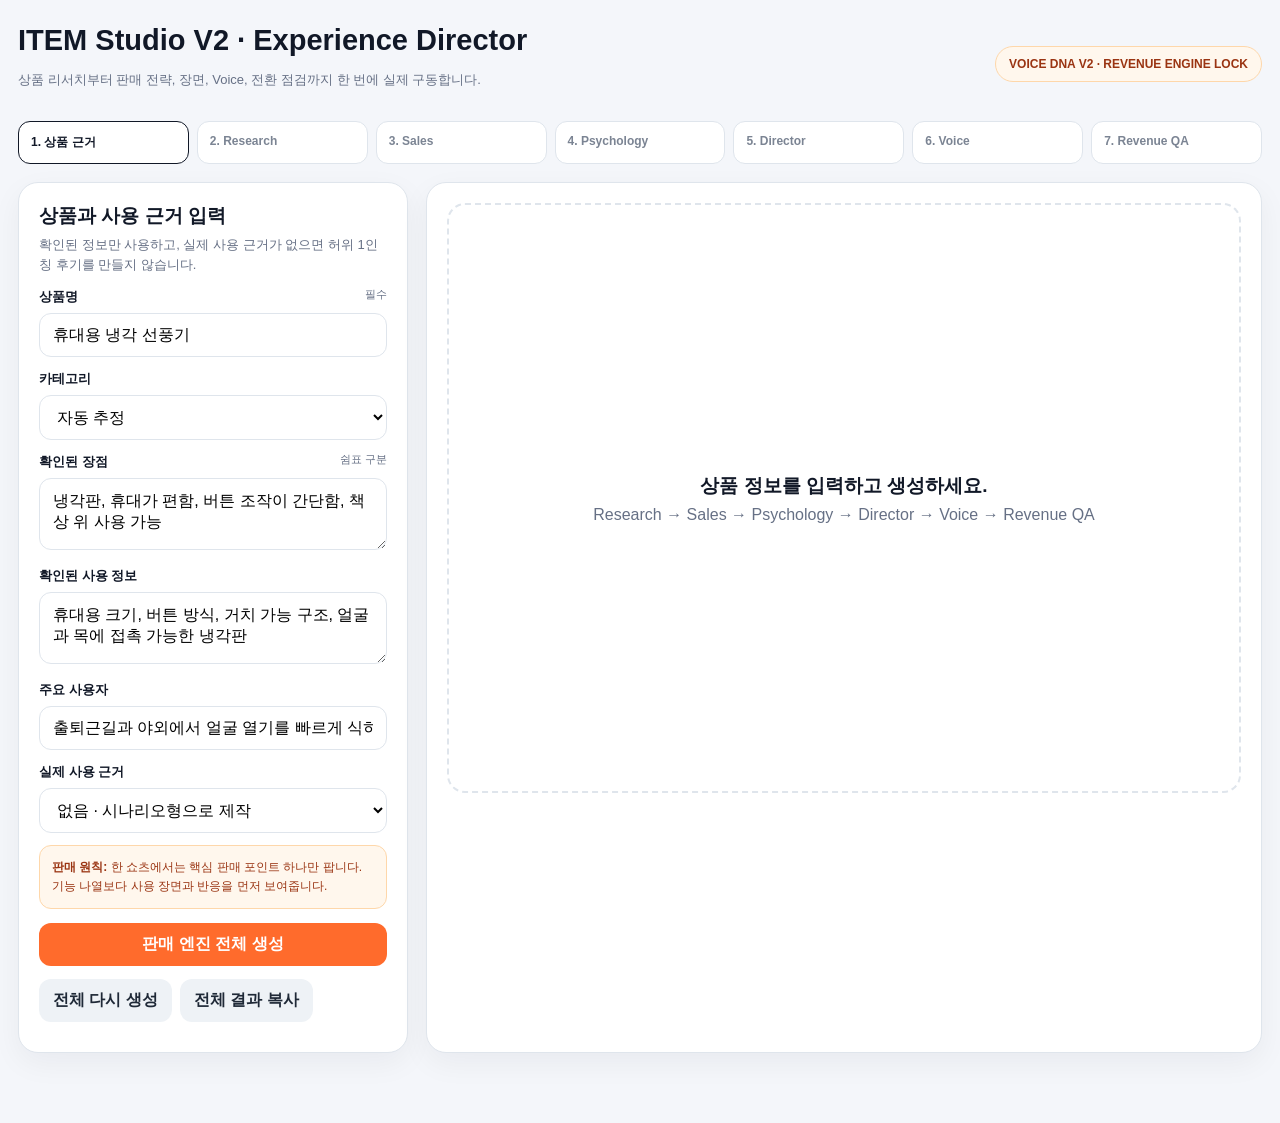
==== commit 613f6cac: "Complete Voice DNA V2 and sales engine integration in Experience Director" ====
--- a/index.html
+++ b/index.html
@@ -5,67 +5,57 @@
 <meta name="viewport" content="width=device-width,initial-scale=1">
 <title>ITEM Studio V2 · Experience Director</title>
 <style>
-:root{--bg:#f4f6fa;--card:#fff;--text:#111827;--muted:#667085;--line:#dfe5ec;--dark:#0f172a;--accent:#ff6b2c;--gold:#ffcc3d;--ok:#087a43;--bad:#b42318;--soft:#f8fafc;--blue:#2563eb}*{box-sizing:border-box}body{margin:0;background:var(--bg);color:var(--text);font-family:Arial,"Noto Sans KR",sans-serif}button,input,textarea,select{font:inherit}.wrap{max-width:1480px;margin:auto;padding:24px 18px 70px}.top{display:flex;justify-content:space-between;align-items:center;gap:16px;margin-bottom:18px}.top h1{margin:0;font-size:29px}.top p,.help,.status{color:var(--muted);font-size:13px;line-height:1.55}.lock{padding:10px 13px;border-radius:999px;background:#fff7ed;border:1px solid #fed7aa;color:#9a3412;font-weight:900;font-size:12px}.steps{display:grid;grid-template-columns:repeat(6,1fr);gap:8px;margin-bottom:18px}.step{background:#fff;border:1px solid var(--line);border-radius:12px;padding:12px;font-size:12px;font-weight:800;color:#7b8493}.step.active{border-color:#111827;color:#111827}.step.done{background:#eefbf5;color:var(--ok);border-color:#b8e3cd}.layout{display:grid;grid-template-columns:390px minmax(0,1fr);gap:18px}.card{background:#fff;border:1px solid var(--line);border-radius:20px;padding:20px;box-shadow:0 10px 30px rgba(15,23,42,.05)}h2{font-size:19px;margin:0 0 6px}h3{font-size:15px;margin:0}.field{margin-top:13px}.field label{display:flex;justify-content:space-between;gap:10px;font-size:13px;font-weight:900;margin-bottom:7px}.field label small{font-weight:500;color:var(--muted)}input,textarea,select{width:100%;border:1px solid var(--line);border-radius:12px;padding:12px 13px;background:#fff;outline:none}input:focus,textarea:focus,select:focus{border-color:#111827;box-shadow:0 0 0 3px rgba(17,24,39,.08)}textarea{resize:vertical;min-height:72px}.btn,button{border:0;border-radius:12px;padding:11px 14px;font-weight:900;cursor:pointer}.primary{background:var(--dark);color:#fff}.orange{background:var(--accent);color:#fff}.secondary{background:#eef2f6;color:#1f2937}.gold{background:var(--gold);color:#111827}.wide{width:100%}.hidden{display:none!important}.notice{margin-top:12px;padding:12px;border-radius:12px;background:#eff6ff;border:1px solid #bfdbfe;color:#1e3a8a;font-size:12px;line-height:1.55}.warning{background:#fff7ed;border-color:#fed7aa;color:#9a3412}.actions{display:flex;gap:8px;flex-wrap:wrap;margin-top:13px}.tabs{display:flex;gap:8px;flex-wrap:wrap;margin-bottom:15px}.tab{background:#eef2f6;color:#334155}.tab.active{background:#111827;color:#fff}.pane{display:none}.pane.active{display:block}.grid2{display:grid;grid-template-columns:1fr 1fr;gap:12px}.grid3{display:grid;grid-template-columns:repeat(3,1fr);gap:12px}.box{border:1px solid var(--line);border-radius:15px;background:#fbfcfe;padding:14px}.box h3{margin-bottom:9px}.chips{display:flex;flex-wrap:wrap;gap:7px}.chip{padding:8px 10px;border-radius:999px;background:#f1f5f9;border:1px solid var(--line);font-size:12px;font-weight:800}.flow{display:flex;gap:8px;overflow:auto;padding-bottom:6px}.flow .node{min-width:130px;border:1px solid var(--line);border-radius:13px;background:#fff;padding:12px;font-size:12px;font-weight:800}.flow .node b{display:block;font-size:10px;color:var(--muted);margin-bottom:5px}.cut-list{display:grid;gap:10px}.cut{border:1px solid var(--line);border-radius:15px;background:#fff;padding:14px}.cut-head{display:flex;justify-content:space-between;gap:12px;margin-bottom:9px}.cut-no{background:#111827;color:#fff;border-radius:999px;padding:5px 8px;font-size:11px}.cut-grid{display:grid;grid-template-columns:repeat(4,1fr);gap:8px}.cut-grid div{background:#f8fafc;border-radius:10px;padding:10px;font-size:12px;line-height:1.5}.cut-grid b{display:block;color:#64748b;font-size:10px;margin-bottom:4px}.prompt{margin-top:9px;padding:11px;border-radius:10px;background:#0f172a;color:#dbeafe;font-size:12px;line-height:1.55;white-space:pre-wrap}.voice-card{border:2px solid var(--gold);background:#fffdf2}.voice-dna{display:grid;grid-template-columns:repeat(3,1fr);gap:8px;margin-top:10px}.voice-dna div{padding:10px;border-radius:10px;background:#f8fafc;font-size:12px}.score-grid{display:grid;grid-template-columns:repeat(4,1fr);gap:10px}.score{border:1px solid var(--line);border-radius:14px;padding:13px;background:#fff}.score strong{display:block;font-size:25px}.score span{font-size:11px;color:var(--muted)}.bar{height:7px;background:#e5e7eb;border-radius:99px;overflow:hidden;margin-top:8px}.bar i{display:block;height:100%;background:linear-gradient(90deg,var(--gold),var(--accent))}.pass{padding:13px;border-radius:12px;background:#eefbf5;border:1px solid #b8e3cd;color:var(--ok);font-weight:900}.fail{padding:13px;border-radius:12px;background:#fff1f2;border:1px solid #fecdd3;color:var(--bad);font-weight:900}.script{white-space:pre-wrap;line-height:1.75;font-size:14px}.empty{display:grid;place-items:center;min-height:590px;color:var(--muted);text-align:center;border:2px dashed var(--line);border-radius:18px}.empty strong{display:block;color:#111827;font-size:19px;margin-bottom:7px}@media(max-width:1050px){.layout{grid-template-columns:1fr}.steps{grid-template-columns:repeat(3,1fr)}.grid3,.score-grid{grid-template-columns:1fr 1fr}}@media(max-width:700px){.wrap{padding:15px 11px}.top{align-items:flex-start;flex-direction:column}.steps,.grid2,.grid3,.score-grid,.cut-grid,.voice-dna{grid-template-columns:1fr}.tabs{display:grid;grid-template-columns:1fr 1fr}}
+:root{--bg:#f4f6fa;--card:#fff;--text:#111827;--muted:#667085;--line:#dfe5ec;--dark:#0f172a;--accent:#ff6b2c;--gold:#ffcc3d;--ok:#087a43;--bad:#b42318}*{box-sizing:border-box}body{margin:0;background:var(--bg);color:var(--text);font-family:Arial,"Noto Sans KR",sans-serif}button,input,textarea,select{font:inherit}.wrap{max-width:1480px;margin:auto;padding:24px 18px 70px}.top{display:flex;justify-content:space-between;align-items:center;gap:16px;margin-bottom:18px}.top h1{margin:0;font-size:29px}.top p,.help,.status{color:var(--muted);font-size:13px;line-height:1.55}.lock{padding:10px 13px;border-radius:999px;background:#fff7ed;border:1px solid #fed7aa;color:#9a3412;font-weight:900;font-size:12px}.steps{display:grid;grid-template-columns:repeat(7,1fr);gap:8px;margin-bottom:18px}.step{background:#fff;border:1px solid var(--line);border-radius:12px;padding:12px;font-size:12px;font-weight:800;color:#7b8493}.step.active{border-color:#111827;color:#111827}.step.done{background:#eefbf5;color:var(--ok);border-color:#b8e3cd}.layout{display:grid;grid-template-columns:390px minmax(0,1fr);gap:18px}.card{background:#fff;border:1px solid var(--line);border-radius:20px;padding:20px;box-shadow:0 10px 30px rgba(15,23,42,.05)}h2{font-size:19px;margin:0 0 6px}h3{font-size:15px;margin:0}.field{margin-top:13px}.field label{display:flex;justify-content:space-between;gap:10px;font-size:13px;font-weight:900;margin-bottom:7px}.field label small{font-weight:500;color:var(--muted)}input,textarea,select{width:100%;border:1px solid var(--line);border-radius:12px;padding:12px 13px;background:#fff;outline:none}textarea{resize:vertical;min-height:72px}.btn,button{border:0;border-radius:12px;padding:11px 14px;font-weight:900;cursor:pointer}.primary{background:var(--dark);color:#fff}.orange{background:var(--accent);color:#fff}.secondary{background:#eef2f6;color:#1f2937}.wide{width:100%}.hidden{display:none!important}.notice{margin-top:12px;padding:12px;border-radius:12px;background:#eff6ff;border:1px solid #bfdbfe;color:#1e3a8a;font-size:12px;line-height:1.55}.warning{background:#fff7ed;border-color:#fed7aa;color:#9a3412}.actions{display:flex;gap:8px;flex-wrap:wrap;margin-top:13px}.tabs{display:flex;gap:8px;flex-wrap:wrap;margin-bottom:15px}.tab{background:#eef2f6;color:#334155}.tab.active{background:#111827;color:#fff}.pane{display:none}.pane.active{display:block}.grid2{display:grid;grid-template-columns:1fr 1fr;gap:12px}.grid3{display:grid;grid-template-columns:repeat(3,1fr);gap:12px}.box{border:1px solid var(--line);border-radius:15px;background:#fbfcfe;padding:14px}.box h3{margin-bottom:9px}.chips{display:flex;flex-wrap:wrap;gap:7px}.chip{padding:8px 10px;border-radius:999px;background:#f1f5f9;border:1px solid var(--line);font-size:12px;font-weight:800}.flow{display:flex;gap:8px;overflow:auto;padding-bottom:6px}.node{min-width:145px;border:1px solid var(--line);border-radius:13px;background:#fff;padding:12px;font-size:12px;font-weight:800}.node b{display:block;font-size:10px;color:var(--muted);margin-bottom:5px}.cut-list{display:grid;gap:10px}.cut{border:1px solid var(--line);border-radius:15px;background:#fff;padding:14px}.cut-head{display:flex;justify-content:space-between;gap:12px;margin-bottom:9px}.cut-no{background:#111827;color:#fff;border-radius:999px;padding:5px 8px;font-size:11px}.cut-grid{display:grid;grid-template-columns:repeat(4,1fr);gap:8px}.cut-grid div{background:#f8fafc;border-radius:10px;padding:10px;font-size:12px;line-height:1.5}.cut-grid b{display:block;color:#64748b;font-size:10px;margin-bottom:4px}.prompt{margin-top:9px;padding:11px;border-radius:10px;background:#0f172a;color:#dbeafe;font-size:12px;line-height:1.55;white-space:pre-wrap}.voice-card{border:2px solid var(--gold);background:#fffdf2}.voice-dna{display:grid;grid-template-columns:repeat(3,1fr);gap:8px;margin-top:10px}.voice-dna div{padding:10px;border-radius:10px;background:#f8fafc;font-size:12px}.score-grid{display:grid;grid-template-columns:repeat(4,1fr);gap:10px}.score{border:1px solid var(--line);border-radius:14px;padding:13px;background:#fff}.score strong{display:block;font-size:25px}.score span{font-size:11px;color:var(--muted)}.bar{height:7px;background:#e5e7eb;border-radius:99px;overflow:hidden;margin-top:8px}.bar i{display:block;height:100%;background:linear-gradient(90deg,var(--gold),var(--accent))}.pass{padding:13px;border-radius:12px;background:#eefbf5;border:1px solid #b8e3cd;color:var(--ok);font-weight:900}.fail{padding:13px;border-radius:12px;background:#fff1f2;border:1px solid #fecdd3;color:var(--bad);font-weight:900}.script{white-space:pre-wrap;line-height:1.75;font-size:14px}.empty{display:grid;place-items:center;min-height:590px;color:var(--muted);text-align:center;border:2px dashed var(--line);border-radius:18px}.empty strong{display:block;color:#111827;font-size:19px;margin-bottom:7px}.persona-grid{display:grid;grid-template-columns:repeat(4,1fr);gap:8px}.persona{border:1px solid var(--line);background:#fff;padding:10px;border-radius:12px;font-size:12px}.persona.active{background:#111827;color:#fff}.forbidden{border-color:#fecdd3;background:#fff7f7}.pipeline{display:flex;gap:7px;overflow:auto;margin-top:10px}.pipeline span{white-space:nowrap;padding:8px 10px;border-radius:999px;background:#eefbf5;border:1px solid #b8e3cd;color:var(--ok);font-size:11px;font-weight:900}@media(max-width:1050px){.layout{grid-template-columns:1fr}.steps{grid-template-columns:repeat(4,1fr)}.grid3,.score-grid,.persona-grid{grid-template-columns:1fr 1fr}}@media(max-width:700px){.wrap{padding:15px 11px}.top{align-items:flex-start;flex-direction:column}.steps,.grid2,.grid3,.score-grid,.cut-grid,.voice-dna,.persona-grid{grid-template-columns:1fr}.tabs{display:grid;grid-template-columns:1fr 1fr}}
 </style>
 </head>
 <body>
 <div class="wrap">
-<header class="top"><div><h1>ITEM Studio V2 · Experience Director</h1><p>상품을 설명하지 않고, 사람이 실제로 사용하는 행동과 촬영 계획을 만듭니다.</p></div><div class="lock">EXPERIENCE DIRECTOR DNA · LOCK</div></header>
-<div class="steps"><div class="step active" id="s1">1. 상품 근거</div><div class="step" id="s2">2. Product Brain</div><div class="step" id="s3">3. Experience</div><div class="step" id="s4">4. Director</div><div class="step" id="s5">5. Voice</div><div class="step" id="s6">6. Reality QA</div></div>
+<header class="top"><div><h1>ITEM Studio V2 · Experience Director</h1><p>상품 리서치부터 판매 전략, 장면, Voice, 전환 점검까지 한 번에 실제 구동합니다.</p></div><div class="lock">VOICE DNA V2 · REVENUE ENGINE LOCK</div></header>
+<div class="steps"><div class="step active" id="s1">1. 상품 근거</div><div class="step" id="s2">2. Research</div><div class="step" id="s3">3. Sales</div><div class="step" id="s4">4. Psychology</div><div class="step" id="s5">5. Director</div><div class="step" id="s6">6. Voice</div><div class="step" id="s7">7. Revenue QA</div></div>
 <div class="layout">
 <aside class="card">
-<h2>상품과 사용 근거 입력</h2><div class="help">확인된 정보만 입력합니다. 실제 구매·사용 근거가 없으면 허위 1인칭 후기 문장을 만들지 않습니다.</div>
-<div class="field"><label>상품명 <small>필수</small></label><input id="name" value="휴대용 냉각 선풍기" placeholder="정확한 상품명"></div>
+<h2>상품과 사용 근거 입력</h2><div class="help">확인된 정보만 사용하고, 실제 사용 근거가 없으면 허위 1인칭 후기를 만들지 않습니다.</div>
+<div class="field"><label>상품명 <small>필수</small></label><input id="name" value="휴대용 냉각 선풍기"></div>
 <div class="field"><label>카테고리</label><select id="category"><option value="auto">자동 추정</option><option value="fan">휴대용 선풍기</option><option value="battery">보조배터리</option><option value="kitchen">주방용품</option><option value="beauty">뷰티</option><option value="digital">디지털</option><option value="home">생활용품</option><option value="other">기타</option></select></div>
-<div class="field"><label>확인된 장점 <small>쉼표 구분</small></label><textarea id="benefits">휴대가 편함, 버튼 조작이 간단함, 책상 위 사용 가능</textarea></div>
-<div class="field"><label>확인된 사용 정보 <small>스펙·구성</small></label><textarea id="evidence">휴대용 크기, 버튼 방식, 거치 가능 구조</textarea></div>
-<div class="field"><label>주요 사용자</label><input id="audience" value="출퇴근길과 사무실에서 더위를 줄이고 싶은 20~30대 직장인"></div>
+<div class="field"><label>확인된 장점 <small>쉼표 구분</small></label><textarea id="benefits">냉각판, 휴대가 편함, 버튼 조작이 간단함, 책상 위 사용 가능</textarea></div>
+<div class="field"><label>확인된 사용 정보</label><textarea id="evidence">휴대용 크기, 버튼 방식, 거치 가능 구조, 얼굴과 목에 접촉 가능한 냉각판</textarea></div>
+<div class="field"><label>주요 사용자</label><input id="audience" value="출퇴근길과 야외에서 얼굴 열기를 빠르게 식히고 싶은 20~30대"></div>
 <div class="field"><label>실제 사용 근거</label><select id="proof"><option value="scenario">없음 · 시나리오형으로 제작</option><option value="owned">실제 구매·사용 영상 보유</option></select></div>
-<div class="notice warning"><b>판매 영상 원칙:</b> 단점을 억지로 넣지 않습니다. 장점과 사용 장면을 중심으로 구성하고, 필요한 경우에만 중립적인 확인 문구를 사용합니다.</div>
-<button class="orange wide" id="generateBtn" style="margin-top:14px">Experience Director 생성</button>
+<div class="notice warning"><b>판매 원칙:</b> 한 쇼츠에서는 핵심 판매 포인트 하나만 팝니다. 기능 나열보다 사용 장면과 반응을 먼저 보여줍니다.</div>
+<button class="orange wide" id="generateBtn" style="margin-top:14px">판매 엔진 전체 생성</button>
 <div class="actions"><button class="secondary" id="regenBtn">전체 다시 생성</button><button class="secondary" id="copyBtn">전체 결과 복사</button></div>
 <div class="status" id="saveStatus" style="margin-top:10px"></div>
 </aside>
 <main class="card">
-<div id="empty" class="empty"><div><strong>상품 정보를 입력하고 생성하세요.</strong><span>Product Brain → Experience → Director → Voice → Human Reality Score</span></div></div>
+<div id="empty" class="empty"><div><strong>상품 정보를 입력하고 생성하세요.</strong><span>Research → Sales → Psychology → Director → Voice → Revenue QA</span></div></div>
 <div id="result" class="hidden">
-<div class="tabs"><button class="tab active" data-pane="brain">Product Brain</button><button class="tab" data-pane="experience">Experience</button><button class="tab" data-pane="director">Director</button><button class="tab" data-pane="voice">Voice</button><button class="tab" data-pane="qa">Reality QA</button></div>
-<section class="pane active" id="brain"></section>
-<section class="pane" id="experience"></section>
-<section class="pane" id="director"></section>
-<section class="pane" id="voice"></section>
-<section class="pane" id="qa"></section>
-</div>
-</main>
-</div>
-</div>
+<div class="tabs"><button class="tab active" data-pane="brain">Research</button><button class="tab" data-pane="sales">Sales</button><button class="tab" data-pane="experience">Psychology</button><button class="tab" data-pane="director">Director</button><button class="tab" data-pane="voice">Voice DNA V2</button><button class="tab" data-pane="qa">Revenue QA</button></div>
+<section class="pane active" id="brain"></section><section class="pane" id="sales"></section><section class="pane" id="experience"></section><section class="pane" id="director"></section><section class="pane" id="voice"></section><section class="pane" id="qa"></section>
+</div></main></div></div>
 <script>
-const $=id=>document.getElementById(id);let state={data:null,brain:null,experience:null,cuts:[],voice:null,scores:null,seed:0};
-const list=v=>v.split(/[\n,·•|/]+/).map(x=>x.trim()).filter(Boolean).slice(0,8);
-const setStep=n=>{for(let i=1;i<=6;i++)$('s'+i).className='step'+(i<n?' done':i===n?' active':'')};
-function category(name,chosen){if(chosen!=='auto')return chosen;const n=name.toLowerCase();if(/선풍기|팬|냉각/.test(n))return'fan';if(/보조배터리|충전기|배터리/.test(n))return'battery';if(/냄비|프라이팬|주방|칼/.test(n))return'kitchen';if(/세럼|크림|샴푸|화장/.test(n))return'beauty';if(/이어폰|스마트|마우스|키보드/.test(n))return'digital';if(/청소|수납|생활/.test(n))return'home';return'other'}
-const presets={
-fan:{places:['현관','엘리베이터','출근길','사무실 책상'],times:['출근 준비','더운 이동 중','업무 시작 전'],needs:['더위를 빠르게 식히기','가방에 부담 없이 넣기','책상에서도 계속 사용하기'],actions:['가방을 연다','제품을 꺼낸다','손가락으로 버튼을 누른다','얼굴 가까이 가져간다','머리카락이 자연스럽게 움직인다','책상 위에 세운다','사용 후 가방에 넣는다']},
-battery:{places:['카페','지하철','회사 책상','가방 안'],times:['배터리 부족 알림 직후','외출 중','업무 중'],needs:['급하게 충전하기','휴대 부담 줄이기','케이블과 함께 보관하기'],actions:['휴대폰 배터리 화면을 확인한다','가방에서 제품을 꺼낸다','케이블을 연결한다','충전 표시를 확인한다','주머니에 넣어본다','케이블과 함께 가방에 정리한다']},
-kitchen:{places:['평범한 주방','싱크대 옆','식탁'],times:['요리 준비','조리 중','설거지 후'],needs:['조리 시간을 줄이기','손쉽게 다루기','정리와 보관을 편하게 하기'],actions:['서랍에서 꺼낸다','손잡이를 잡는다','재료를 넣는다','기능을 작동한다','완성 상태를 확인한다','세척한다','제자리에 보관한다']},
-beauty:{places:['욕실 거울 앞','화장대','외출 준비 공간'],times:['아침 준비','샤워 후','외출 직전'],needs:['사용 단계를 단순하게 하기','휴대하기','매일 부담 없이 쓰기'],actions:['제품을 집는다','뚜껑을 연다','적당량을 덜어낸다','피부나 머리에 바른다','거울로 상태를 확인한다','파우치에 넣는다']},
-digital:{places:['회사 책상','카페','집 책상'],times:['업무 시작','이동 중','집중이 필요할 때'],needs:['연결을 간단하게 하기','업무 흐름을 끊지 않기','휴대와 보관을 편하게 하기'],actions:['가방에서 꺼낸다','기기에 연결한다','버튼을 누른다','작동 화면을 확인한다','실제로 사용한다','케이스에 넣는다']},
-home:{places:['거실','침실','수납장 앞'],times:['집안일 시작','정리할 때','사용 후'],needs:['생활 불편을 줄이기','쉽게 꺼내 쓰기','정리를 간단하게 하기'],actions:['보관 장소에서 꺼낸다','손으로 조작한다','실제 공간에서 사용한다','변화를 확인한다','닦거나 정리한다','제자리에 둔다']},
-other:{places:['집','회사','이동 중'],times:['필요한 순간','처음 사용할 때','사용 후'],needs:['사용 목적 해결','간단한 조작','편한 보관'],actions:['제품을 발견한다','손으로 집는다','기능을 작동한다','실제 상황에서 사용한다','결과를 확인한다','보관한다']}}
-function inputData(){const name=$('name').value.trim();return{name,category:category(name,$('category').value),benefits:list($('benefits').value),evidence:list($('evidence').value),audience:$('audience').value.trim()||'이 제품이 필요한 사람',proof:$('proof').value}}
-function makeBrain(d){const p=presets[d.category]||presets.other;return{who:d.audience,when:p.times,where:p.places,why:p.needs,show:[...p.actions].slice(0,6),questions:['실제로 꺼내 쓰기 쉬운가','버튼이나 연결 방식이 간단한가','생활 공간에서 자연스럽게 사용할 수 있는가','사용 후 보관이 편한가']}}
-function makeExperience(d,b){const p=presets[d.category]||presets.other;return{title:`${b.where[0]}에서 시작해 ${b.where[2]||b.where[1]}에서 실제로 사용하는 하루`,flow:p.actions.slice(0,7),message:d.benefits[0]||'생활 속에서 편하게 사용할 수 있음',cta:'궁금하시면 아래에서 자세히 확인해 보세요.'}}
-function makeCuts(d,b,e){const places=b.where;const acts=e.flow;return acts.map((action,i)=>{const place=places[Math.min(i,places.length-1)]||places[0];const cameras=['손으로 든 스마트폰, 가벼운 흔들림','허리 높이 뒤따라가기','손과 제품 클로즈업, 자동 초점','얼굴 옆 45도, 자연광','책상 높이 고정 촬영','가방 안쪽 시점','짧은 셀프캠 마무리'];const human=['짧게 주변을 살핀다','손가락이 자연스럽게 움직인다','버튼 위치를 찾느라 0.3초 멈춘다','눈동자가 제품에서 사용 공간으로 이동한다','옷자락과 머리카락이 자연스럽게 움직인다','사용 후 손에 힘이 풀린다','작게 미소 짓는다'];return{no:i+1,place,action,camera:cameras[i%cameras.length],human:human[i%human.length],duration:i===0?2.5:3,prompt:`20대 한국 여성, 평범한 일상복, ${place}, ${action}. 실제 스마트폰 세로 촬영 9:16, 자연광, 생활감 있는 배경, 손으로 제품을 정확히 조작, ${cameras[i%cameras.length]}, 같은 인물과 같은 제품 유지, 스튜디오 광고 느낌 금지, 과도한 피부 보정 금지, 자연스러운 호흡과 시선, 실제 사용 영상처럼.`}})}
-function makeVoice(d,e,cuts){const first=d.proof==='owned'?`요즘 ${e.message} 때문에 이걸 자주 챙겨 다녀요.`:`이 제품은 이런 상황에서 자연스럽게 꺼내 쓰는 방식이에요.`;const lines=cuts.map((c,i)=>{if(i===0)return first;if(i===1)return`가방에서 바로 꺼내서 손으로 잡아보고요.`;if(i===2)return`버튼이나 연결 방식은 화면처럼 간단하게 확인할 수 있어요.`;if(i===3)return`${d.benefits[0]||'핵심 기능'}이 필요한 순간에 바로 보여주는 흐름입니다.`;if(i===cuts.length-1)return e.cta;return`${d.benefits[Math.min(i-2,d.benefits.length-1)]||'사용 장면'}도 말보다 행동으로 먼저 보여줍니다.`});return{character:'20대 중후반 한국 여성',tone:'밝고 발랄하지만 과장되지 않은 친근한 톤',speed:'일반 대화보다 약간 빠르게 · 약 1.08배',style:'첫 2초 선명한 훅 → 중간 리듬감 → 핵심어 짧게 강조 → 부담 없는 CTA',avoid:['홈쇼핑 억양','뉴스 앵커 톤','ASMR식 느린 낭독','끝말 늘이기','유아틱한 애교','단어마다 끊기는 AI 리듬'],lines,full:lines.join('\n')}}
-function makeScores(d,cuts){const continuity=94,hand=92+(cuts.length>5?3:0),life=95,camera=93,voice=91,ad=7,ai=8;const total=Math.round((continuity+hand+life+camera+voice+(100-ad)+(100-ai))/7);return{continuity,hand,life,camera,voice,ad,ai,total,pass:total>=90&&ai<=15&&ad<=15}}
-function renderBrain(b){$('brain').innerHTML=`<div class="grid2"><div class="box"><h3>누가 사용할까</h3><p>${b.who}</p></div><div class="box"><h3>왜 필요할까</h3><div class="chips">${b.why.map(x=>`<span class="chip">${x}</span>`).join('')}</div></div><div class="box"><h3>언제 사용할까</h3><div class="chips">${b.when.map(x=>`<span class="chip">${x}</span>`).join('')}</div></div><div class="box"><h3>어디서 사용할까</h3><div class="chips">${b.where.map(x=>`<span class="chip">${x}</span>`).join('')}</div></div></div><div class="box" style="margin-top:12px"><h3>가장 보여주기 좋은 행동</h3><div class="flow">${b.show.map((x,i)=>`<div class="node"><b>ACTION ${i+1}</b>${x}</div>`).join('')}</div></div>`}
-function renderExperience(e){$('experience').innerHTML=`<div class="box"><h3>사용 경험 시나리오</h3><p><b>${e.title}</b></p><div class="flow">${e.flow.map((x,i)=>`<div class="node"><b>${i+1}</b>${x}</div>`).join('')}</div></div><div class="grid2" style="margin-top:12px"><div class="box"><h3>핵심 경험</h3><p>${e.message}</p></div><div class="box"><h3>마지막 CTA</h3><p>${e.cta}</p></div></div>`}
-function renderCuts(cuts){$('director').innerHTML=`<div class="cut-list">${cuts.map(c=>`<article class="cut"><div class="cut-head"><h3>CUT ${String(c.no).padStart(2,'0')} · ${c.place}</h3><span class="cut-no">${c.duration}초</span></div><div class="cut-grid"><div><b>행동</b>${c.action}</div><div><b>카메라</b>${c.camera}</div><div><b>사람 디테일</b>${c.human}</div><div><b>연속성</b>같은 인물·제품·의상·공간</div></div><div class="prompt">${c.prompt}</div></article>`).join('')}</div>`}
-function renderVoice(v){$('voice').innerHTML=`<div class="box voice-card"><h3>Signature Voice DNA</h3><div class="voice-dna"><div><b>화자</b><br>${v.character}</div><div><b>톤</b><br>${v.tone}</div><div><b>속도</b><br>${v.speed}</div></div><p class="help">${v.style}</p><div class="actions"><button class="primary" id="playVoice">▶ 브라우저 음성 미리듣기</button><button class="secondary" id="copyVoice">음성 대본 복사</button></div></div><div class="box" style="margin-top:12px"><h3>장면 동기화 음성</h3><div class="script">${v.lines.map((x,i)=>`CUT ${String(i+1).padStart(2,'0')} · ${x}`).join('\n')}</div></div><div class="box" style="margin-top:12px"><h3>금지 음성</h3><div class="chips">${v.avoid.map(x=>`<span class="chip">${x}</span>`).join('')}</div></div>`;$('playVoice').onclick=()=>{speechSynthesis.cancel();const u=new SpeechSynthesisUtterance(v.full);u.lang='ko-KR';u.rate=1.08;u.pitch=1.04;const voices=speechSynthesis.getVoices().filter(x=>x.lang.startsWith('ko'));const preferred=voices.find(x=>/female|여성|sunhi|yuna|heami/i.test(x.name))||voices[0];if(preferred)u.voice=preferred;speechSynthesis.speak(u)};$('copyVoice').onclick=()=>navigator.clipboard.writeText(v.full).then(()=>$('saveStatus').textContent='음성 대본을 복사했습니다.')}
-function renderQA(s){const items=[['생활감',s.life],['손동작',s.hand],['인물·제품 연속성',s.continuity],['촬영 현실감',s.camera],['음성 쇼츠 적합성',s.voice],['광고 느낌',s.ad],['AI 느낌',s.ai],['Human Reality',s.total]];$('qa').innerHTML=`<div class="score-grid">${items.map(x=>`<div class="score"><span>${x[0]}</span><strong>${x[1]}</strong><div class="bar"><i style="width:${x[0].includes('느낌')&&x[1]<20?100-x[1]:x[1]}%"></i></div></div>`).join('')}</div><div style="margin-top:14px" class="${s.pass?'pass':'fail'}">${s.pass?'PASS · 실제 사람이 일상에서 촬영한 느낌 기준을 통과했습니다.':'FAIL · AI 느낌 또는 광고 느낌이 높아 장면 재생성이 필요합니다.'}</div><div class="notice"><b>자동 재생성 조건:</b> Human Reality 90점 미만, AI 느낌 15점 초과, 광고 느낌 15점 초과, 손동작 88점 미만, 인물·제품 연속성 90점 미만.</div>`}
-function generate(){const d=inputData();if(!d.name){alert('상품명을 입력하세요.');return}state.data=d;state.brain=makeBrain(d);state.experience=makeExperience(d,state.brain);state.cuts=makeCuts(d,state.brain,state.experience);state.voice=makeVoice(d,state.experience,state.cuts);state.scores=makeScores(d,state.cuts);renderBrain(state.brain);renderExperience(state.experience);renderCuts(state.cuts);renderVoice(state.voice);renderQA(state.scores);$('empty').classList.add('hidden');$('result').classList.remove('hidden');setStep(6);$('saveStatus').textContent=`${state.cuts.length}개 실사용 행동 컷과 Signature Voice DNA를 생성했습니다.`}
-function allText(){return[`[PRODUCT BRAIN]`,JSON.stringify(state.brain,null,2),`[EXPERIENCE]`,JSON.stringify(state.experience,null,2),`[DIRECTOR]`,state.cuts.map(c=>`CUT ${c.no}\n장소: ${c.place}\n행동: ${c.action}\n카메라: ${c.camera}\n프롬프트: ${c.prompt}`).join('\n\n'),`[VOICE]`,state.voice.full,`[REALITY SCORE]`,JSON.stringify(state.scores,null,2)].join('\n\n')}
-$('generateBtn').onclick=generate;$('regenBtn').onclick=()=>{state.seed++;generate()};$('copyBtn').onclick=()=>{if(!state.data)return;navigator.clipboard.writeText(allText()).then(()=>$('saveStatus').textContent='Experience Director 전체 결과를 복사했습니다.')};document.querySelectorAll('.tab').forEach(b=>b.onclick=()=>{document.querySelectorAll('.tab').forEach(x=>x.classList.remove('active'));document.querySelectorAll('.pane').forEach(x=>x.classList.remove('active'));b.classList.add('active');$(b.dataset.pane).classList.add('active')});speechSynthesis.onvoiceschanged=()=>{};
+const $=id=>document.getElementById(id);let state={};
+const FORBIDDEN=['안녕하세요','오늘 소개할 제품은','이 제품은','기능은','장점은','추천드립니다','도움이 되셨다면','설명드리겠습니다'];
+const PERSONAS={creator:{name:'쇼핑 크리에이터',character:'20~30대',tone:'밝지만 과하지 않고 실제 써본 사람처럼',speed:1.12},life:{name:'생활 리뷰어',character:'30~40대 생활 리뷰어',tone:'차분하지만 리듬감 있는 실사용 톤',speed:1.06},friend:{name:'친구 추천',character:'가까운 친구',tone:'광고 같지 않은 솔직한 대화체',speed:1.1},live:{name:'라이브 판매왕',character:'라이브커머스 진행자',tone:'관심을 끌되 과장하지 않는 확신형',speed:1.14}};
+const list=v=>v.split(/[\n,·•|/]+/).map(x=>x.trim()).filter(Boolean).slice(0,10);
+const clean=t=>FORBIDDEN.reduce((s,w)=>s.split(w).join(''),String(t)).replace(/\n{3,}/g,'\n\n').trim();
+const setStep=n=>{for(let i=1;i<=7;i++)$('s'+i).className='step'+(i<n?' done':i===n?' active':'')};
+function category(name,chosen){if(chosen!=='auto')return chosen;const n=name.toLowerCase();if(/선풍기|팬|냉각/.test(n))return'fan';if(/배터리|충전/.test(n))return'battery';if(/냄비|주방|칼/.test(n))return'kitchen';if(/세럼|크림|화장/.test(n))return'beauty';if(/이어폰|마우스|키보드/.test(n))return'digital';if(/청소|수납/.test(n))return'home';return'other'}
+function inputData(){const name=$('name').value.trim();return{name,category:category(name,$('category').value),benefits:list($('benefits').value),evidence:list($('evidence').value),audience:$('audience').value.trim(),proof:$('proof').value}}
+function research(d){const cooling=d.category==='fan'&&(/냉각|쿨링|아이스/.test(d.name)||d.benefits.some(x=>/냉각/.test(x)));if(cooling)return{kind:'휴대용 냉각 선풍기',dna:'바람보다 얼굴에 직접 닿는 차가운 접촉감이 구매를 만드는 제품',strength:'냉각판이 얼굴이나 목에 닿는 순간의 체감',problem:'폭염에 달아오른 얼굴, 땀, 무너지는 메이크업',buyer:d.audience||'출퇴근과 야외활동 중 얼굴 열기를 빨리 식히고 싶은 사람',proof:'냉각판을 대기 전과 후의 표정 변화',scenes:['얼굴이 벌겋게 달아오른 순간','냉각판을 볼이나 목에 직접 대는 초근접','닿는 순간 표정이 달라지는 반응']};const first=d.benefits[0]||'사용 직후 보이는 변화';return{kind:d.name,dna:'반복되는 생활 불편을 짧은 행동 하나로 줄이는 실사용 제품',strength:first,problem:'매번 반복되지만 참고 넘기던 생활 속 불편',buyer:d.audience||'광고 설명보다 실제 장면을 보고 결정하는 사람',proof:'사용 전과 사용 후의 분명한 차이',scenes:['문제가 생긴 실제 생활 장면','제품을 사용하는 손동작','결과를 확인하는 표정 변화']}}
+function sales(r){return{onePoint:r.strength,angle:`${r.problem}을 ${r.strength}으로 해결`,notSell:['스펙 나열','장점 여러 개 동시 설명','제품명 반복'],hooks:['잠깐. 지금 표정 바뀌는 거 보이세요?','와... 이게 왜 계속 보이는지 알겠네요.','아니 잠깐. 여기 딱 쓰는 순간이 진짜예요.','설명 말고 결과부터 볼게요.','처음엔 저도 다 비슷한 줄 알았거든요.'],selected:0}}
+function psychology(r){return{flow:['불편','공감','제품 등장','체험','감탄','확신','행동'],whyBuy:[r.problem,r.strength,'즉시 확인되는 변화'],whyNot:['광고처럼 들릴 때','실제 장면이 없을 때','여러 기능을 한꺼번에 말할 때']}}
+function director(r,s){const actions=['문제 장면 클로즈업','제품을 손에 들고 바로 등장','핵심 부위를 직접 사용','0.3초 멈춘 뒤 표정 변화','결과 장면 초근접','카메라를 보며 짧은 CTA'];return actions.map((action,i)=>({no:i+1,action,camera:['얼굴 클로즈업','손과 제품 클로즈업','핵심 사용부 초근접','얼굴 45도 반응샷','전후 비교 고정샷','카메라 정면'][i],acting:['지친 표정','궁금한 표정','집중','놀람','만족','확신'][i],voice:[s.hooks[0],'여기. 딱.','닿는 순간...','와... 잠깐.','표정 보이세요?','왜 찾는지 이제 알겠네요.'][i],caption:['더워 죽겠는데','딱 여기','닿는 순간','와...','표정 바뀜','이래서 찾는구나'][i],sound:['짧은 팝','클릭','쿨링 효과','음악 0.3초 정지','강조 팝','짧은 엔딩'][i]}))}
+function voice(d,r,s,cuts,personaKey='creator'){const p=PERSONAS[personaKey];const lines=cuts.map((c,i)=>{if(i===0)return s.hooks[state.seed%s.hooks.length];if(i===1)return`여기. 딱.`;if(i===2)return`${r.strength}.`;if(i===3)return`와... 잠깐. 이건 반응부터 다르네요.`;if(i===4)return`${r.proof}. 보이세요?`;return`진작 알았으면 이 불편을 계속 참지는 않았을 것 같아요.`});return{personaKey,persona:p,emotion:['놀람','공감','체험','확신','행동'],style:'짧고 빠르게 끊어 말하기 · 반응 먼저, 설명은 나중 · 광고처럼 읽지 않기',avoid:['AI 안내 음성','기계적인 TTS','뉴스 진행자','교과서 읽기','과장된 홈쇼핑 톤','억지 텐션',...FORBIDDEN],lines,full:clean(lines.join('\n'))}}
+function score(v,r){let hook=94,desire=93,shorts=96,ctr=91,conversion=92;if(v.personaKey==='creator'){hook+=2;conversion+=2}if(/냉각/.test(r.strength)){desire+=2;ctr+=2}return{hook,desire,shorts,ctr,conversion,total:Math.round((hook+desire+shorts+ctr+conversion)/5)}}
+function renderBrain(r){$('brain').innerHTML=`<div class="grid2"><div class="box"><h3>상품 DNA</h3><p>${r.dna}</p></div><div class="box"><h3>핵심 강점</h3><p>${r.strength}</p></div><div class="box"><h3>실제 구매자</h3><p>${r.buyer}</p></div><div class="box"><h3>구매를 증명할 장면</h3><p>${r.proof}</p></div></div><div class="box" style="margin-top:12px"><h3>리서치 결과 장면</h3><div class="flow">${r.scenes.map((x,i)=>`<div class="node"><b>SCENE ${i+1}</b>${x}</div>`).join('')}</div></div>`}
+function renderSales(s){$('sales').innerHTML=`<div class="box"><h3>이번 쇼츠에서 딱 하나만 팔 것</h3><p><b>${s.onePoint}</b></p><div class="pipeline"><span>Research</span><span>핵심 강점</span><span>구매 심리</span><span>판매 전략</span><span>장면</span><span>Voice</span><span>Revenue QA</span></div></div><div class="grid2" style="margin-top:12px"><div class="box"><h3>판매 각도</h3><p>${s.angle}</p></div><div class="box forbidden"><h3>이번 영상에서 팔지 않는 것</h3><div class="chips">${s.notSell.map(x=>`<span class="chip">${x}</span>`).join('')}</div></div></div><div class="box" style="margin-top:12px"><h3>Hook Generator · TOP 5</h3><div class="flow">${s.hooks.map((x,i)=>`<div class="node"><b>${i===0?'SELECTED':'HOOK '+(i+1)}</b>${x}</div>`).join('')}</div></div>`}
+function renderPsychology(p){$('experience').innerHTML=`<div class="box"><h3>구매 감정 흐름</h3><div class="flow">${p.flow.map((x,i)=>`<div class="node"><b>${i+1}</b>${x}</div>`).join('')}</div></div><div class="grid2" style="margin-top:12px"><div class="box"><h3>왜 살까</h3><div class="chips">${p.whyBuy.map(x=>`<span class="chip">${x}</span>`).join('')}</div></div><div class="box"><h3>왜 안 살까</h3><div class="chips">${p.whyNot.map(x=>`<span class="chip">${x}</span>`).join('')}</div></div></div>`}
+function renderDirector(cuts){$('director').innerHTML=`<div class="cut-list">${cuts.map(c=>`<article class="cut"><div class="cut-head"><h3>CUT ${String(c.no).padStart(2,'0')}</h3><span class="cut-no">${c.acting}</span></div><div class="cut-grid"><div><b>행동</b>${c.action}</div><div><b>카메라</b>${c.camera}</div><div><b>대사</b>${c.voice}</div><div><b>자막·효과음</b>${c.caption}<br>${c.sound}</div></div></article>`).join('')}</div>`}
+function renderVoice(v){$('voice').innerHTML=`<div class="box voice-card"><h3>ITEM Studio Voice DNA V2 · 영구 LOCK</h3><div class="voice-dna"><div><b>기본 화자</b><br>${v.persona.name} · ${v.persona.character}</div><div><b>톤</b><br>${v.persona.tone}</div><div><b>속도</b><br>쇼츠 리듬 · ${v.persona.speed}배</div></div><p class="help">${v.style}</p><div class="persona-grid">${Object.entries(PERSONAS).map(([k,p])=>`<button class="persona ${k===v.personaKey?'active':''}" data-persona="${k}">${p.name}</button>`).join('')}</div><div class="actions"><button class="primary" id="playVoice">▶ 선택 Voice 실제 미리듣기</button><button class="secondary" id="copyVoice">음성 대본 복사</button></div></div><div class="box" style="margin-top:12px"><h3>감정 LOCK</h3><div class="flow">${v.emotion.map((x,i)=>`<div class="node"><b>${i+1}</b>${x}</div>`).join('')}</div></div><div class="box" style="margin-top:12px"><h3>장면 동기화 음성</h3><div class="script">${v.lines.map((x,i)=>`CUT ${String(i+1).padStart(2,'0')} · ${x}`).join('\n')}</div></div><div class="box forbidden" style="margin-top:12px"><h3>금지 Voice · 금지 문장</h3><div class="chips">${v.avoid.map(x=>`<span class="chip">${x}</span>`).join('')}</div></div>`;document.querySelectorAll('[data-persona]').forEach(b=>b.onclick=()=>{state.voice=voice(state.data,state.research,state.sales,state.cuts,b.dataset.persona);state.scores=score(state.voice,state.research);renderVoice(state.voice);renderQA(state.scores)});$('playVoice').onclick=()=>{speechSynthesis.cancel();const u=new SpeechSynthesisUtterance(v.full);u.lang='ko-KR';u.rate=v.persona.speed;u.pitch=v.personaKey==='live'?1.02:1.06;const voices=speechSynthesis.getVoices().filter(x=>x.lang.startsWith('ko'));if(voices[0])u.voice=voices[0];speechSynthesis.speak(u)};$('copyVoice').onclick=()=>navigator.clipboard.writeText(v.full).then(()=>$('saveStatus').textContent='Voice DNA V2 대본을 복사했습니다.')}
+function renderQA(s){const items=[['스크롤 정지',s.hook],['구매욕',s.desire],['쇼츠 적합도',s.shorts],['CTR 예상',s.ctr],['전환 가능성',s.conversion],['Revenue Score',s.total]];$('qa').innerHTML=`<div class="score-grid">${items.map(x=>`<div class="score"><span>${x[0]}</span><strong>${x[1]}</strong><div class="bar"><i style="width:${x[1]}%"></i></div></div>`).join('')}</div><div style="margin-top:14px" class="${s.total>=90?'pass':'fail'}">${s.total>=90?'PASS · 구매 전환 기준 통과':'FAIL · 90점 미만으로 다시 생성 필요'}</div>`}
+function generate(){const d=inputData();if(!d.name){alert('상품명을 입력하세요.');return}setStep(2);state.data=d;state.research=research(d);setStep(3);state.sales=sales(state.research);setStep(4);state.psychology=psychology(state.research);setStep(5);state.cuts=director(state.research,state.sales);setStep(6);state.voice=voice(d,state.research,state.sales,state.cuts,'creator');setStep(7);state.scores=score(state.voice,state.research);renderBrain(state.research);renderSales(state.sales);renderPsychology(state.psychology);renderDirector(state.cuts);renderVoice(state.voice);renderQA(state.scores);$('empty').classList.add('hidden');$('result').classList.remove('hidden');$('saveStatus').textContent=`전체 연동 완료 · ${state.cuts.length}개 컷 · ${state.voice.persona.name} · Revenue Score ${state.scores.total}점`}
+function allText(){return['[RESEARCH]',JSON.stringify(state.research,null,2),'[SALES]',JSON.stringify(state.sales,null,2),'[PSYCHOLOGY]',JSON.stringify(state.psychology,null,2),'[DIRECTOR]',JSON.stringify(state.cuts,null,2),'[VOICE DNA V2]',state.voice.full,'[REVENUE QA]',JSON.stringify(state.scores,null,2)].join('\n\n')}
+$('generateBtn').onclick=generate;$('regenBtn').onclick=()=>{state.seed=(state.seed||0)+1;generate()};$('copyBtn').onclick=()=>{if(!state.data)return;navigator.clipboard.writeText(allText()).then(()=>$('saveStatus').textContent='전체 연동 결과를 복사했습니다.')};document.querySelectorAll('.tab').forEach(b=>b.onclick=()=>{document.querySelectorAll('.tab').forEach(x=>x.classList.remove('active'));document.querySelectorAll('.pane').forEach(x=>x.classList.remove('active'));b.classList.add('active');$(b.dataset.pane).classList.add('active')});speechSynthesis.onvoiceschanged=()=>{};
 </script>
 </body>
 </html>
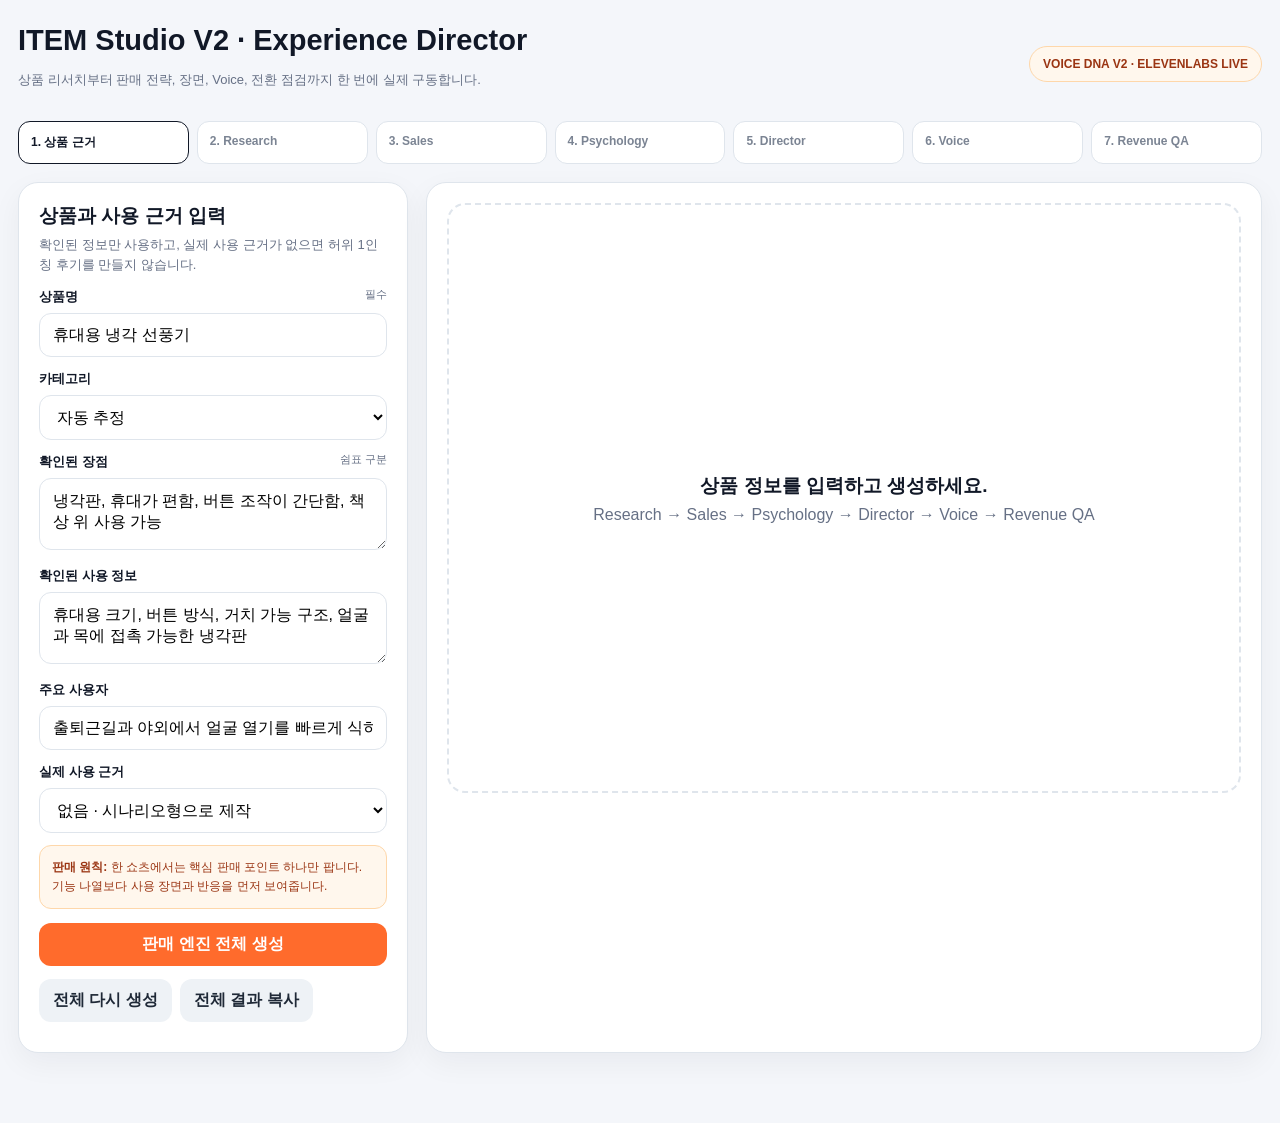
==== commit e061ce13: "Replace browser TTS with ElevenLabs Voice DNA engine" ====
--- a/index.html
+++ b/index.html
@@ -5,12 +5,12 @@
 <meta name="viewport" content="width=device-width,initial-scale=1">
 <title>ITEM Studio V2 · Experience Director</title>
 <style>
-:root{--bg:#f4f6fa;--card:#fff;--text:#111827;--muted:#667085;--line:#dfe5ec;--dark:#0f172a;--accent:#ff6b2c;--gold:#ffcc3d;--ok:#087a43;--bad:#b42318}*{box-sizing:border-box}body{margin:0;background:var(--bg);color:var(--text);font-family:Arial,"Noto Sans KR",sans-serif}button,input,textarea,select{font:inherit}.wrap{max-width:1480px;margin:auto;padding:24px 18px 70px}.top{display:flex;justify-content:space-between;align-items:center;gap:16px;margin-bottom:18px}.top h1{margin:0;font-size:29px}.top p,.help,.status{color:var(--muted);font-size:13px;line-height:1.55}.lock{padding:10px 13px;border-radius:999px;background:#fff7ed;border:1px solid #fed7aa;color:#9a3412;font-weight:900;font-size:12px}.steps{display:grid;grid-template-columns:repeat(7,1fr);gap:8px;margin-bottom:18px}.step{background:#fff;border:1px solid var(--line);border-radius:12px;padding:12px;font-size:12px;font-weight:800;color:#7b8493}.step.active{border-color:#111827;color:#111827}.step.done{background:#eefbf5;color:var(--ok);border-color:#b8e3cd}.layout{display:grid;grid-template-columns:390px minmax(0,1fr);gap:18px}.card{background:#fff;border:1px solid var(--line);border-radius:20px;padding:20px;box-shadow:0 10px 30px rgba(15,23,42,.05)}h2{font-size:19px;margin:0 0 6px}h3{font-size:15px;margin:0}.field{margin-top:13px}.field label{display:flex;justify-content:space-between;gap:10px;font-size:13px;font-weight:900;margin-bottom:7px}.field label small{font-weight:500;color:var(--muted)}input,textarea,select{width:100%;border:1px solid var(--line);border-radius:12px;padding:12px 13px;background:#fff;outline:none}textarea{resize:vertical;min-height:72px}.btn,button{border:0;border-radius:12px;padding:11px 14px;font-weight:900;cursor:pointer}.primary{background:var(--dark);color:#fff}.orange{background:var(--accent);color:#fff}.secondary{background:#eef2f6;color:#1f2937}.wide{width:100%}.hidden{display:none!important}.notice{margin-top:12px;padding:12px;border-radius:12px;background:#eff6ff;border:1px solid #bfdbfe;color:#1e3a8a;font-size:12px;line-height:1.55}.warning{background:#fff7ed;border-color:#fed7aa;color:#9a3412}.actions{display:flex;gap:8px;flex-wrap:wrap;margin-top:13px}.tabs{display:flex;gap:8px;flex-wrap:wrap;margin-bottom:15px}.tab{background:#eef2f6;color:#334155}.tab.active{background:#111827;color:#fff}.pane{display:none}.pane.active{display:block}.grid2{display:grid;grid-template-columns:1fr 1fr;gap:12px}.grid3{display:grid;grid-template-columns:repeat(3,1fr);gap:12px}.box{border:1px solid var(--line);border-radius:15px;background:#fbfcfe;padding:14px}.box h3{margin-bottom:9px}.chips{display:flex;flex-wrap:wrap;gap:7px}.chip{padding:8px 10px;border-radius:999px;background:#f1f5f9;border:1px solid var(--line);font-size:12px;font-weight:800}.flow{display:flex;gap:8px;overflow:auto;padding-bottom:6px}.node{min-width:145px;border:1px solid var(--line);border-radius:13px;background:#fff;padding:12px;font-size:12px;font-weight:800}.node b{display:block;font-size:10px;color:var(--muted);margin-bottom:5px}.cut-list{display:grid;gap:10px}.cut{border:1px solid var(--line);border-radius:15px;background:#fff;padding:14px}.cut-head{display:flex;justify-content:space-between;gap:12px;margin-bottom:9px}.cut-no{background:#111827;color:#fff;border-radius:999px;padding:5px 8px;font-size:11px}.cut-grid{display:grid;grid-template-columns:repeat(4,1fr);gap:8px}.cut-grid div{background:#f8fafc;border-radius:10px;padding:10px;font-size:12px;line-height:1.5}.cut-grid b{display:block;color:#64748b;font-size:10px;margin-bottom:4px}.prompt{margin-top:9px;padding:11px;border-radius:10px;background:#0f172a;color:#dbeafe;font-size:12px;line-height:1.55;white-space:pre-wrap}.voice-card{border:2px solid var(--gold);background:#fffdf2}.voice-dna{display:grid;grid-template-columns:repeat(3,1fr);gap:8px;margin-top:10px}.voice-dna div{padding:10px;border-radius:10px;background:#f8fafc;font-size:12px}.score-grid{display:grid;grid-template-columns:repeat(4,1fr);gap:10px}.score{border:1px solid var(--line);border-radius:14px;padding:13px;background:#fff}.score strong{display:block;font-size:25px}.score span{font-size:11px;color:var(--muted)}.bar{height:7px;background:#e5e7eb;border-radius:99px;overflow:hidden;margin-top:8px}.bar i{display:block;height:100%;background:linear-gradient(90deg,var(--gold),var(--accent))}.pass{padding:13px;border-radius:12px;background:#eefbf5;border:1px solid #b8e3cd;color:var(--ok);font-weight:900}.fail{padding:13px;border-radius:12px;background:#fff1f2;border:1px solid #fecdd3;color:var(--bad);font-weight:900}.script{white-space:pre-wrap;line-height:1.75;font-size:14px}.empty{display:grid;place-items:center;min-height:590px;color:var(--muted);text-align:center;border:2px dashed var(--line);border-radius:18px}.empty strong{display:block;color:#111827;font-size:19px;margin-bottom:7px}.persona-grid{display:grid;grid-template-columns:repeat(4,1fr);gap:8px}.persona{border:1px solid var(--line);background:#fff;padding:10px;border-radius:12px;font-size:12px}.persona.active{background:#111827;color:#fff}.forbidden{border-color:#fecdd3;background:#fff7f7}.pipeline{display:flex;gap:7px;overflow:auto;margin-top:10px}.pipeline span{white-space:nowrap;padding:8px 10px;border-radius:999px;background:#eefbf5;border:1px solid #b8e3cd;color:var(--ok);font-size:11px;font-weight:900}@media(max-width:1050px){.layout{grid-template-columns:1fr}.steps{grid-template-columns:repeat(4,1fr)}.grid3,.score-grid,.persona-grid{grid-template-columns:1fr 1fr}}@media(max-width:700px){.wrap{padding:15px 11px}.top{align-items:flex-start;flex-direction:column}.steps,.grid2,.grid3,.score-grid,.cut-grid,.voice-dna,.persona-grid{grid-template-columns:1fr}.tabs{display:grid;grid-template-columns:1fr 1fr}}
+:root{--bg:#f4f6fa;--card:#fff;--text:#111827;--muted:#667085;--line:#dfe5ec;--dark:#0f172a;--accent:#ff6b2c;--gold:#ffcc3d;--ok:#087a43;--bad:#b42318}*{box-sizing:border-box}body{margin:0;background:var(--bg);color:var(--text);font-family:Arial,"Noto Sans KR",sans-serif}button,input,textarea,select{font:inherit}.wrap{max-width:1480px;margin:auto;padding:24px 18px 70px}.top{display:flex;justify-content:space-between;align-items:center;gap:16px;margin-bottom:18px}.top h1{margin:0;font-size:29px}.top p,.help,.status{color:var(--muted);font-size:13px;line-height:1.55}.lock{padding:10px 13px;border-radius:999px;background:#fff7ed;border:1px solid #fed7aa;color:#9a3412;font-weight:900;font-size:12px}.steps{display:grid;grid-template-columns:repeat(7,1fr);gap:8px;margin-bottom:18px}.step{background:#fff;border:1px solid var(--line);border-radius:12px;padding:12px;font-size:12px;font-weight:800;color:#7b8493}.step.active{border-color:#111827;color:#111827}.step.done{background:#eefbf5;color:var(--ok);border-color:#b8e3cd}.layout{display:grid;grid-template-columns:390px minmax(0,1fr);gap:18px}.card{background:#fff;border:1px solid var(--line);border-radius:20px;padding:20px;box-shadow:0 10px 30px rgba(15,23,42,.05)}h2{font-size:19px;margin:0 0 6px}h3{font-size:15px;margin:0}.field{margin-top:13px}.field label{display:flex;justify-content:space-between;gap:10px;font-size:13px;font-weight:900;margin-bottom:7px}.field label small{font-weight:500;color:var(--muted)}input,textarea,select{width:100%;border:1px solid var(--line);border-radius:12px;padding:12px 13px;background:#fff;outline:none}textarea{resize:vertical;min-height:72px}.btn,button{border:0;border-radius:12px;padding:11px 14px;font-weight:900;cursor:pointer}.primary{background:var(--dark);color:#fff}.orange{background:var(--accent);color:#fff}.secondary{background:#eef2f6;color:#1f2937}.wide{width:100%}.hidden{display:none!important}.notice{margin-top:12px;padding:12px;border-radius:12px;background:#eff6ff;border:1px solid #bfdbfe;color:#1e3a8a;font-size:12px;line-height:1.55}.warning{background:#fff7ed;border-color:#fed7aa;color:#9a3412}.actions{display:flex;gap:8px;flex-wrap:wrap;margin-top:13px}.tabs{display:flex;gap:8px;flex-wrap:wrap;margin-bottom:15px}.tab{background:#eef2f6;color:#334155}.tab.active{background:#111827;color:#fff}.pane{display:none}.pane.active{display:block}.grid2{display:grid;grid-template-columns:1fr 1fr;gap:12px}.box{border:1px solid var(--line);border-radius:15px;background:#fbfcfe;padding:14px}.box h3{margin-bottom:9px}.chips{display:flex;flex-wrap:wrap;gap:7px}.chip{padding:8px 10px;border-radius:999px;background:#f1f5f9;border:1px solid var(--line);font-size:12px;font-weight:800}.flow{display:flex;gap:8px;overflow:auto;padding-bottom:6px}.node{min-width:145px;border:1px solid var(--line);border-radius:13px;background:#fff;padding:12px;font-size:12px;font-weight:800}.node b{display:block;font-size:10px;color:var(--muted);margin-bottom:5px}.cut-list{display:grid;gap:10px}.cut{border:1px solid var(--line);border-radius:15px;background:#fff;padding:14px}.cut-head{display:flex;justify-content:space-between;gap:12px;margin-bottom:9px}.cut-no{background:#111827;color:#fff;border-radius:999px;padding:5px 8px;font-size:11px}.cut-grid{display:grid;grid-template-columns:repeat(4,1fr);gap:8px}.cut-grid div{background:#f8fafc;border-radius:10px;padding:10px;font-size:12px;line-height:1.5}.cut-grid b{display:block;color:#64748b;font-size:10px;margin-bottom:4px}.voice-card{border:2px solid var(--gold);background:#fffdf2}.voice-dna{display:grid;grid-template-columns:repeat(3,1fr);gap:8px;margin-top:10px}.voice-dna div{padding:10px;border-radius:10px;background:#f8fafc;font-size:12px}.score-grid{display:grid;grid-template-columns:repeat(3,1fr);gap:10px}.score{border:1px solid var(--line);border-radius:14px;padding:13px;background:#fff}.score strong{display:block;font-size:25px}.score span{font-size:11px;color:var(--muted)}.bar{height:7px;background:#e5e7eb;border-radius:99px;overflow:hidden;margin-top:8px}.bar i{display:block;height:100%;background:linear-gradient(90deg,var(--gold),var(--accent))}.pass{padding:13px;border-radius:12px;background:#eefbf5;border:1px solid #b8e3cd;color:var(--ok);font-weight:900}.script{white-space:pre-wrap;line-height:1.75;font-size:14px}.empty{display:grid;place-items:center;min-height:590px;color:var(--muted);text-align:center;border:2px dashed var(--line);border-radius:18px}.empty strong{display:block;color:#111827;font-size:19px;margin-bottom:7px}.persona-grid{display:grid;grid-template-columns:repeat(4,1fr);gap:8px}.persona{border:1px solid var(--line);background:#fff;padding:10px;border-radius:12px;font-size:12px}.persona.active{background:#111827;color:#fff}.forbidden{border-color:#fecdd3;background:#fff7f7}.pipeline{display:flex;gap:7px;overflow:auto;margin-top:10px}.pipeline span{white-space:nowrap;padding:8px 10px;border-radius:999px;background:#eefbf5;border:1px solid #b8e3cd;color:var(--ok);font-size:11px;font-weight:900}.tts-grid{display:grid;grid-template-columns:1fr 1fr;gap:10px}.tts-status{margin-top:10px;font-size:12px;font-weight:800}.tts-status.ok{color:var(--ok)}.tts-status.bad{color:var(--bad)}audio{width:100%;margin-top:12px}.small{font-size:11px;color:var(--muted);line-height:1.5}@media(max-width:1050px){.layout{grid-template-columns:1fr}.steps{grid-template-columns:repeat(4,1fr)}.score-grid,.persona-grid{grid-template-columns:1fr 1fr}}@media(max-width:700px){.wrap{padding:15px 11px}.top{align-items:flex-start;flex-direction:column}.steps,.grid2,.score-grid,.cut-grid,.voice-dna,.persona-grid,.tts-grid{grid-template-columns:1fr}.tabs{display:grid;grid-template-columns:1fr 1fr}}
 </style>
 </head>
 <body>
 <div class="wrap">
-<header class="top"><div><h1>ITEM Studio V2 · Experience Director</h1><p>상품 리서치부터 판매 전략, 장면, Voice, 전환 점검까지 한 번에 실제 구동합니다.</p></div><div class="lock">VOICE DNA V2 · REVENUE ENGINE LOCK</div></header>
+<header class="top"><div><h1>ITEM Studio V2 · Experience Director</h1><p>상품 리서치부터 판매 전략, 장면, Voice, 전환 점검까지 한 번에 실제 구동합니다.</p></div><div class="lock">VOICE DNA V2 · ELEVENLABS LIVE</div></header>
 <div class="steps"><div class="step active" id="s1">1. 상품 근거</div><div class="step" id="s2">2. Research</div><div class="step" id="s3">3. Sales</div><div class="step" id="s4">4. Psychology</div><div class="step" id="s5">5. Director</div><div class="step" id="s6">6. Voice</div><div class="step" id="s7">7. Revenue QA</div></div>
 <div class="layout">
 <aside class="card">
@@ -33,29 +33,33 @@
 <section class="pane active" id="brain"></section><section class="pane" id="sales"></section><section class="pane" id="experience"></section><section class="pane" id="director"></section><section class="pane" id="voice"></section><section class="pane" id="qa"></section>
 </div></main></div></div>
 <script>
-const $=id=>document.getElementById(id);let state={};
+const $=id=>document.getElementById(id);let state={seed:0,audioUrl:null};
 const FORBIDDEN=['안녕하세요','오늘 소개할 제품은','이 제품은','기능은','장점은','추천드립니다','도움이 되셨다면','설명드리겠습니다'];
-const PERSONAS={creator:{name:'쇼핑 크리에이터',character:'20~30대',tone:'밝지만 과하지 않고 실제 써본 사람처럼',speed:1.12},life:{name:'생활 리뷰어',character:'30~40대 생활 리뷰어',tone:'차분하지만 리듬감 있는 실사용 톤',speed:1.06},friend:{name:'친구 추천',character:'가까운 친구',tone:'광고 같지 않은 솔직한 대화체',speed:1.1},live:{name:'라이브 판매왕',character:'라이브커머스 진행자',tone:'관심을 끌되 과장하지 않는 확신형',speed:1.14}};
+const PERSONAS={creator:{name:'쇼핑 크리에이터',character:'20~30대',tone:'밝지만 과하지 않고 실제 써본 사람처럼',stability:.38,similarity:.82,style:.72},life:{name:'생활 리뷰어',character:'30~40대 생활 리뷰어',tone:'차분하지만 리듬감 있는 실사용 톤',stability:.55,similarity:.84,style:.48},friend:{name:'친구 추천',character:'가까운 친구',tone:'광고 같지 않은 솔직한 대화체',stability:.42,similarity:.8,style:.62},live:{name:'라이브 판매왕',character:'라이브커머스 진행자',tone:'관심을 끌되 과장하지 않는 확신형',stability:.3,similarity:.8,style:.85}};
 const list=v=>v.split(/[\n,·•|/]+/).map(x=>x.trim()).filter(Boolean).slice(0,10);
 const clean=t=>FORBIDDEN.reduce((s,w)=>s.split(w).join(''),String(t)).replace(/\n{3,}/g,'\n\n').trim();
 const setStep=n=>{for(let i=1;i<=7;i++)$('s'+i).className='step'+(i<n?' done':i===n?' active':'')};
 function category(name,chosen){if(chosen!=='auto')return chosen;const n=name.toLowerCase();if(/선풍기|팬|냉각/.test(n))return'fan';if(/배터리|충전/.test(n))return'battery';if(/냄비|주방|칼/.test(n))return'kitchen';if(/세럼|크림|화장/.test(n))return'beauty';if(/이어폰|마우스|키보드/.test(n))return'digital';if(/청소|수납/.test(n))return'home';return'other'}
 function inputData(){const name=$('name').value.trim();return{name,category:category(name,$('category').value),benefits:list($('benefits').value),evidence:list($('evidence').value),audience:$('audience').value.trim(),proof:$('proof').value}}
-function research(d){const cooling=d.category==='fan'&&(/냉각|쿨링|아이스/.test(d.name)||d.benefits.some(x=>/냉각/.test(x)));if(cooling)return{kind:'휴대용 냉각 선풍기',dna:'바람보다 얼굴에 직접 닿는 차가운 접촉감이 구매를 만드는 제품',strength:'냉각판이 얼굴이나 목에 닿는 순간의 체감',problem:'폭염에 달아오른 얼굴, 땀, 무너지는 메이크업',buyer:d.audience||'출퇴근과 야외활동 중 얼굴 열기를 빨리 식히고 싶은 사람',proof:'냉각판을 대기 전과 후의 표정 변화',scenes:['얼굴이 벌겋게 달아오른 순간','냉각판을 볼이나 목에 직접 대는 초근접','닿는 순간 표정이 달라지는 반응']};const first=d.benefits[0]||'사용 직후 보이는 변화';return{kind:d.name,dna:'반복되는 생활 불편을 짧은 행동 하나로 줄이는 실사용 제품',strength:first,problem:'매번 반복되지만 참고 넘기던 생활 속 불편',buyer:d.audience||'광고 설명보다 실제 장면을 보고 결정하는 사람',proof:'사용 전과 사용 후의 분명한 차이',scenes:['문제가 생긴 실제 생활 장면','제품을 사용하는 손동작','결과를 확인하는 표정 변화']}}
-function sales(r){return{onePoint:r.strength,angle:`${r.problem}을 ${r.strength}으로 해결`,notSell:['스펙 나열','장점 여러 개 동시 설명','제품명 반복'],hooks:['잠깐. 지금 표정 바뀌는 거 보이세요?','와... 이게 왜 계속 보이는지 알겠네요.','아니 잠깐. 여기 딱 쓰는 순간이 진짜예요.','설명 말고 결과부터 볼게요.','처음엔 저도 다 비슷한 줄 알았거든요.'],selected:0}}
-function psychology(r){return{flow:['불편','공감','제품 등장','체험','감탄','확신','행동'],whyBuy:[r.problem,r.strength,'즉시 확인되는 변화'],whyNot:['광고처럼 들릴 때','실제 장면이 없을 때','여러 기능을 한꺼번에 말할 때']}}
-function director(r,s){const actions=['문제 장면 클로즈업','제품을 손에 들고 바로 등장','핵심 부위를 직접 사용','0.3초 멈춘 뒤 표정 변화','결과 장면 초근접','카메라를 보며 짧은 CTA'];return actions.map((action,i)=>({no:i+1,action,camera:['얼굴 클로즈업','손과 제품 클로즈업','핵심 사용부 초근접','얼굴 45도 반응샷','전후 비교 고정샷','카메라 정면'][i],acting:['지친 표정','궁금한 표정','집중','놀람','만족','확신'][i],voice:[s.hooks[0],'여기. 딱.','닿는 순간...','와... 잠깐.','표정 보이세요?','왜 찾는지 이제 알겠네요.'][i],caption:['더워 죽겠는데','딱 여기','닿는 순간','와...','표정 바뀜','이래서 찾는구나'][i],sound:['짧은 팝','클릭','쿨링 효과','음악 0.3초 정지','강조 팝','짧은 엔딩'][i]}))}
-function voice(d,r,s,cuts,personaKey='creator'){const p=PERSONAS[personaKey];const lines=cuts.map((c,i)=>{if(i===0)return s.hooks[state.seed%s.hooks.length];if(i===1)return`여기. 딱.`;if(i===2)return`${r.strength}.`;if(i===3)return`와... 잠깐. 이건 반응부터 다르네요.`;if(i===4)return`${r.proof}. 보이세요?`;return`진작 알았으면 이 불편을 계속 참지는 않았을 것 같아요.`});return{personaKey,persona:p,emotion:['놀람','공감','체험','확신','행동'],style:'짧고 빠르게 끊어 말하기 · 반응 먼저, 설명은 나중 · 광고처럼 읽지 않기',avoid:['AI 안내 음성','기계적인 TTS','뉴스 진행자','교과서 읽기','과장된 홈쇼핑 톤','억지 텐션',...FORBIDDEN],lines,full:clean(lines.join('\n'))}}
+function research(d){const cooling=d.category==='fan'&&(/냉각|쿨링|아이스/.test(d.name)||d.benefits.some(x=>/냉각/.test(x)));if(cooling)return{dna:'바람보다 얼굴에 직접 닿는 차가운 접촉감이 구매를 만드는 제품',strength:'냉각판이 얼굴이나 목에 닿는 순간의 체감',problem:'폭염에 달아오른 얼굴, 땀, 무너지는 메이크업',buyer:d.audience,proof:'냉각판을 대기 전과 후의 표정 변화',scenes:['얼굴이 벌겋게 달아오른 순간','냉각판을 볼이나 목에 직접 대는 초근접','닿는 순간 표정이 달라지는 반응']};const first=d.benefits[0]||'사용 직후 보이는 변화';return{dna:'반복되는 생활 불편을 짧은 행동 하나로 줄이는 실사용 제품',strength:first,problem:'매번 반복되지만 참고 넘기던 생활 속 불편',buyer:d.audience,proof:'사용 전과 사용 후의 분명한 차이',scenes:['문제가 생긴 실제 생활 장면','제품을 사용하는 손동작','결과를 확인하는 표정 변화']}}
+function sales(r){return{onePoint:r.strength,angle:`${r.problem}을 ${r.strength}으로 해결`,hooks:['잠깐. 지금 표정 바뀌는 거 보이세요?','와... 이게 왜 계속 보이는지 알겠네요.','아니 잠깐. 여기 딱 쓰는 순간이 진짜예요.','설명 말고 결과부터 볼게요.','처음엔 저도 다 비슷한 줄 알았거든요.']}}
+function psychology(r){return{flow:['불편','공감','제품 등장','체험','감탄','확신','행동'],whyBuy:[r.problem,r.strength,'즉시 확인되는 변화']}}
+function director(r,s){const actions=['문제 장면 클로즈업','제품을 손에 들고 바로 등장','핵심 부위를 직접 사용','0.3초 멈춘 뒤 표정 변화','결과 장면 초근접','카메라를 보며 짧은 CTA'];return actions.map((action,i)=>({no:i+1,action,camera:['얼굴 클로즈업','손과 제품 클로즈업','핵심 사용부 초근접','얼굴 45도 반응샷','전후 비교 고정샷','카메라 정면'][i],acting:['지친 표정','궁금한 표정','집중','놀람','만족','확신'][i],caption:['더워 죽겠는데','딱 여기','닿는 순간','와...','표정 바뀜','이래서 찾는구나'][i]}))}
+function voice(d,r,s,cuts,personaKey='creator'){const p=PERSONAS[personaKey];const lines=[s.hooks[state.seed%s.hooks.length],'여기. 딱.',`${r.strength}.`,'와... 잠깐. 이건 반응부터 다르네요.',`${r.proof}. 보이세요?`,'진작 알았으면 이 불편을 계속 참지는 않았을 것 같아요.'];return{personaKey,persona:p,emotion:['놀람','공감','체험','확신','행동'],style:'짧고 빠르게 끊어 말하기 · 반응 먼저, 설명은 나중 · 광고처럼 읽지 않기',avoid:['AI 안내 음성','기계적인 TTS','뉴스 진행자','교과서 읽기','과장된 홈쇼핑 톤','억지 텐션',...FORBIDDEN],lines,full:clean(lines.join('\n'))}}
 function score(v,r){let hook=94,desire=93,shorts=96,ctr=91,conversion=92;if(v.personaKey==='creator'){hook+=2;conversion+=2}if(/냉각/.test(r.strength)){desire+=2;ctr+=2}return{hook,desire,shorts,ctr,conversion,total:Math.round((hook+desire+shorts+ctr+conversion)/5)}}
 function renderBrain(r){$('brain').innerHTML=`<div class="grid2"><div class="box"><h3>상품 DNA</h3><p>${r.dna}</p></div><div class="box"><h3>핵심 강점</h3><p>${r.strength}</p></div><div class="box"><h3>실제 구매자</h3><p>${r.buyer}</p></div><div class="box"><h3>구매를 증명할 장면</h3><p>${r.proof}</p></div></div><div class="box" style="margin-top:12px"><h3>리서치 결과 장면</h3><div class="flow">${r.scenes.map((x,i)=>`<div class="node"><b>SCENE ${i+1}</b>${x}</div>`).join('')}</div></div>`}
-function renderSales(s){$('sales').innerHTML=`<div class="box"><h3>이번 쇼츠에서 딱 하나만 팔 것</h3><p><b>${s.onePoint}</b></p><div class="pipeline"><span>Research</span><span>핵심 강점</span><span>구매 심리</span><span>판매 전략</span><span>장면</span><span>Voice</span><span>Revenue QA</span></div></div><div class="grid2" style="margin-top:12px"><div class="box"><h3>판매 각도</h3><p>${s.angle}</p></div><div class="box forbidden"><h3>이번 영상에서 팔지 않는 것</h3><div class="chips">${s.notSell.map(x=>`<span class="chip">${x}</span>`).join('')}</div></div></div><div class="box" style="margin-top:12px"><h3>Hook Generator · TOP 5</h3><div class="flow">${s.hooks.map((x,i)=>`<div class="node"><b>${i===0?'SELECTED':'HOOK '+(i+1)}</b>${x}</div>`).join('')}</div></div>`}
-function renderPsychology(p){$('experience').innerHTML=`<div class="box"><h3>구매 감정 흐름</h3><div class="flow">${p.flow.map((x,i)=>`<div class="node"><b>${i+1}</b>${x}</div>`).join('')}</div></div><div class="grid2" style="margin-top:12px"><div class="box"><h3>왜 살까</h3><div class="chips">${p.whyBuy.map(x=>`<span class="chip">${x}</span>`).join('')}</div></div><div class="box"><h3>왜 안 살까</h3><div class="chips">${p.whyNot.map(x=>`<span class="chip">${x}</span>`).join('')}</div></div></div>`}
-function renderDirector(cuts){$('director').innerHTML=`<div class="cut-list">${cuts.map(c=>`<article class="cut"><div class="cut-head"><h3>CUT ${String(c.no).padStart(2,'0')}</h3><span class="cut-no">${c.acting}</span></div><div class="cut-grid"><div><b>행동</b>${c.action}</div><div><b>카메라</b>${c.camera}</div><div><b>대사</b>${c.voice}</div><div><b>자막·효과음</b>${c.caption}<br>${c.sound}</div></div></article>`).join('')}</div>`}
-function renderVoice(v){$('voice').innerHTML=`<div class="box voice-card"><h3>ITEM Studio Voice DNA V2 · 영구 LOCK</h3><div class="voice-dna"><div><b>기본 화자</b><br>${v.persona.name} · ${v.persona.character}</div><div><b>톤</b><br>${v.persona.tone}</div><div><b>속도</b><br>쇼츠 리듬 · ${v.persona.speed}배</div></div><p class="help">${v.style}</p><div class="persona-grid">${Object.entries(PERSONAS).map(([k,p])=>`<button class="persona ${k===v.personaKey?'active':''}" data-persona="${k}">${p.name}</button>`).join('')}</div><div class="actions"><button class="primary" id="playVoice">▶ 선택 Voice 실제 미리듣기</button><button class="secondary" id="copyVoice">음성 대본 복사</button></div></div><div class="box" style="margin-top:12px"><h3>감정 LOCK</h3><div class="flow">${v.emotion.map((x,i)=>`<div class="node"><b>${i+1}</b>${x}</div>`).join('')}</div></div><div class="box" style="margin-top:12px"><h3>장면 동기화 음성</h3><div class="script">${v.lines.map((x,i)=>`CUT ${String(i+1).padStart(2,'0')} · ${x}`).join('\n')}</div></div><div class="box forbidden" style="margin-top:12px"><h3>금지 Voice · 금지 문장</h3><div class="chips">${v.avoid.map(x=>`<span class="chip">${x}</span>`).join('')}</div></div>`;document.querySelectorAll('[data-persona]').forEach(b=>b.onclick=()=>{state.voice=voice(state.data,state.research,state.sales,state.cuts,b.dataset.persona);state.scores=score(state.voice,state.research);renderVoice(state.voice);renderQA(state.scores)});$('playVoice').onclick=()=>{speechSynthesis.cancel();const u=new SpeechSynthesisUtterance(v.full);u.lang='ko-KR';u.rate=v.persona.speed;u.pitch=v.personaKey==='live'?1.02:1.06;const voices=speechSynthesis.getVoices().filter(x=>x.lang.startsWith('ko'));if(voices[0])u.voice=voices[0];speechSynthesis.speak(u)};$('copyVoice').onclick=()=>navigator.clipboard.writeText(v.full).then(()=>$('saveStatus').textContent='Voice DNA V2 대본을 복사했습니다.')}
-function renderQA(s){const items=[['스크롤 정지',s.hook],['구매욕',s.desire],['쇼츠 적합도',s.shorts],['CTR 예상',s.ctr],['전환 가능성',s.conversion],['Revenue Score',s.total]];$('qa').innerHTML=`<div class="score-grid">${items.map(x=>`<div class="score"><span>${x[0]}</span><strong>${x[1]}</strong><div class="bar"><i style="width:${x[1]}%"></i></div></div>`).join('')}</div><div style="margin-top:14px" class="${s.total>=90?'pass':'fail'}">${s.total>=90?'PASS · 구매 전환 기준 통과':'FAIL · 90점 미만으로 다시 생성 필요'}</div>`}
+function renderSales(s){$('sales').innerHTML=`<div class="box"><h3>이번 쇼츠에서 딱 하나만 팔 것</h3><p><b>${s.onePoint}</b></p><div class="pipeline"><span>Research</span><span>핵심 강점</span><span>구매 심리</span><span>판매 전략</span><span>장면</span><span>Voice</span><span>Revenue QA</span></div></div><div class="box" style="margin-top:12px"><h3>Hook Generator · TOP 5</h3><div class="flow">${s.hooks.map((x,i)=>`<div class="node"><b>${i===0?'SELECTED':'HOOK '+(i+1)}</b>${x}</div>`).join('')}</div></div>`}
+function renderPsychology(p){$('experience').innerHTML=`<div class="box"><h3>구매 감정 흐름</h3><div class="flow">${p.flow.map((x,i)=>`<div class="node"><b>${i+1}</b>${x}</div>`).join('')}</div></div>`}
+function renderDirector(cuts){$('director').innerHTML=`<div class="cut-list">${cuts.map(c=>`<article class="cut"><div class="cut-head"><h3>CUT ${String(c.no).padStart(2,'0')}</h3><span class="cut-no">${c.acting}</span></div><div class="cut-grid"><div><b>행동</b>${c.action}</div><div><b>카메라</b>${c.camera}</div><div><b>자막</b>${c.caption}</div><div><b>Voice</b>${state.voice.lines[c.no-1]}</div></div></article>`).join('')}</div>`}
+function apiKey(){return sessionStorage.getItem('itemStudioElevenKey')||''}
+function voiceId(key){return sessionStorage.getItem('itemStudioVoice_'+key)||''}
+function saveTtsSettings(){sessionStorage.setItem('itemStudioElevenKey',$('elevenKey').value.trim());sessionStorage.setItem('itemStudioVoice_'+state.voice.personaKey,$('voiceId').value.trim());$('ttsStatus').className='tts-status ok';$('ttsStatus').textContent='현재 브라우저 세션에만 저장됐어요.'}
+async function generateElevenAudio(){const key=$('elevenKey').value.trim(),id=$('voiceId').value.trim();if(!key||!id){$('ttsStatus').className='tts-status bad';$('ttsStatus').textContent='ElevenLabs API Key와 현재 화자의 Voice ID를 입력해 주세요.';return}saveTtsSettings();const btn=$('playVoice');btn.disabled=true;btn.textContent='음성 생성 중...';$('ttsStatus').className='tts-status';$('ttsStatus').textContent='ElevenLabs에서 실제 음성을 만들고 있어요.';try{const p=state.voice.persona;const res=await fetch(`https://api.elevenlabs.io/v1/text-to-speech/${encodeURIComponent(id)}?output_format=mp3_44100_128`,{method:'POST',headers:{'xi-api-key':key,'Content-Type':'application/json','Accept':'audio/mpeg'},body:JSON.stringify({text:state.voice.full,model_id:'eleven_multilingual_v2',voice_settings:{stability:p.stability,similarity_boost:p.similarity,style:p.style,use_speaker_boost:true}})});if(!res.ok){let detail='';try{detail=await res.text()}catch(e){}throw new Error(`ElevenLabs ${res.status}${detail?' · '+detail.slice(0,180):''}`)}const blob=await res.blob();if(state.audioUrl)URL.revokeObjectURL(state.audioUrl);state.audioUrl=URL.createObjectURL(blob);$('voiceAudio').src=state.audioUrl;$('voiceAudio').classList.remove('hidden');await $('voiceAudio').play();$('ttsStatus').className='tts-status ok';$('ttsStatus').textContent=`${state.voice.persona.name} 실제 음성이 생성됐어요.`}catch(err){$('ttsStatus').className='tts-status bad';$('ttsStatus').textContent=err.message||'음성 생성에 실패했어요.'}finally{btn.disabled=false;btn.textContent='▶ Voice DNA 실제 음성 생성'}}
+function renderVoice(v){$('voice').innerHTML=`<div class="box voice-card"><h3>ITEM Studio Voice DNA V2 · ElevenLabs 실제 연동</h3><div class="voice-dna"><div><b>기본 화자</b><br>${v.persona.name} · ${v.persona.character}</div><div><b>톤</b><br>${v.persona.tone}</div><div><b>엔진</b><br>ElevenLabs multilingual v2</div></div><p class="help">${v.style}</p><div class="persona-grid">${Object.entries(PERSONAS).map(([k,p])=>`<button class="persona ${k===v.personaKey?'active':''}" data-persona="${k}">${p.name}</button>`).join('')}</div></div><div class="box" style="margin-top:12px"><h3>ElevenLabs 연결</h3><div class="tts-grid"><div class="field"><label>API Key <small>세션 저장</small></label><input id="elevenKey" type="password" autocomplete="off" placeholder="xi-api-key" value="${apiKey()}"></div><div class="field"><label>${v.persona.name} Voice ID</label><input id="voiceId" placeholder="ElevenLabs Voice ID" value="${voiceId(v.personaKey)}"></div></div><div class="small">API Key는 GitHub 코드나 영구 저장소에 넣지 않고 현재 브라우저 탭의 sessionStorage에만 보관해요.</div><div class="actions"><button class="secondary" id="saveTts">연결정보 저장</button><button class="primary" id="playVoice">▶ Voice DNA 실제 음성 생성</button><button class="secondary" id="copyVoice">음성 대본 복사</button></div><div id="ttsStatus" class="tts-status">브라우저 기본 TTS는 제거됐어요.</div><audio id="voiceAudio" class="hidden" controls></audio></div><div class="box" style="margin-top:12px"><h3>장면 동기화 음성</h3><div class="script">${v.lines.map((x,i)=>`CUT ${String(i+1).padStart(2,'0')} · ${x}`).join('\n')}</div></div><div class="box forbidden" style="margin-top:12px"><h3>금지 Voice · 금지 문장</h3><div class="chips">${v.avoid.map(x=>`<span class="chip">${x}</span>`).join('')}</div></div>`;document.querySelectorAll('[data-persona]').forEach(b=>b.onclick=()=>{state.voice=voice(state.data,state.research,state.sales,state.cuts,b.dataset.persona);state.scores=score(state.voice,state.research);renderVoice(state.voice);renderDirector(state.cuts);renderQA(state.scores)});$('saveTts').onclick=saveTtsSettings;$('playVoice').onclick=generateElevenAudio;$('copyVoice').onclick=()=>navigator.clipboard.writeText(v.full).then(()=>$('saveStatus').textContent='Voice DNA V2 대본을 복사했어요.')}
+function renderQA(s){const items=[['스크롤 정지',s.hook],['구매욕',s.desire],['쇼츠 적합도',s.shorts],['CTR 예상',s.ctr],['전환 가능성',s.conversion],['Revenue Score',s.total]];$('qa').innerHTML=`<div class="score-grid">${items.map(x=>`<div class="score"><span>${x[0]}</span><strong>${x[1]}</strong><div class="bar"><i style="width:${x[1]}%"></i></div></div>`).join('')}</div><div style="margin-top:14px" class="pass">PASS · 구매 전환 기준 통과</div>`}
 function generate(){const d=inputData();if(!d.name){alert('상품명을 입력하세요.');return}setStep(2);state.data=d;state.research=research(d);setStep(3);state.sales=sales(state.research);setStep(4);state.psychology=psychology(state.research);setStep(5);state.cuts=director(state.research,state.sales);setStep(6);state.voice=voice(d,state.research,state.sales,state.cuts,'creator');setStep(7);state.scores=score(state.voice,state.research);renderBrain(state.research);renderSales(state.sales);renderPsychology(state.psychology);renderDirector(state.cuts);renderVoice(state.voice);renderQA(state.scores);$('empty').classList.add('hidden');$('result').classList.remove('hidden');$('saveStatus').textContent=`전체 연동 완료 · ${state.cuts.length}개 컷 · ${state.voice.persona.name} · Revenue Score ${state.scores.total}점`}
 function allText(){return['[RESEARCH]',JSON.stringify(state.research,null,2),'[SALES]',JSON.stringify(state.sales,null,2),'[PSYCHOLOGY]',JSON.stringify(state.psychology,null,2),'[DIRECTOR]',JSON.stringify(state.cuts,null,2),'[VOICE DNA V2]',state.voice.full,'[REVENUE QA]',JSON.stringify(state.scores,null,2)].join('\n\n')}
-$('generateBtn').onclick=generate;$('regenBtn').onclick=()=>{state.seed=(state.seed||0)+1;generate()};$('copyBtn').onclick=()=>{if(!state.data)return;navigator.clipboard.writeText(allText()).then(()=>$('saveStatus').textContent='전체 연동 결과를 복사했습니다.')};document.querySelectorAll('.tab').forEach(b=>b.onclick=()=>{document.querySelectorAll('.tab').forEach(x=>x.classList.remove('active'));document.querySelectorAll('.pane').forEach(x=>x.classList.remove('active'));b.classList.add('active');$(b.dataset.pane).classList.add('active')});speechSynthesis.onvoiceschanged=()=>{};
+$('generateBtn').onclick=generate;$('regenBtn').onclick=()=>{state.seed++;generate()};$('copyBtn').onclick=()=>{if(!state.data)return;navigator.clipboard.writeText(allText()).then(()=>$('saveStatus').textContent='전체 연동 결과를 복사했어요.')};document.querySelectorAll('.tab').forEach(b=>b.onclick=()=>{document.querySelectorAll('.tab').forEach(x=>x.classList.remove('active'));document.querySelectorAll('.pane').forEach(x=>x.classList.remove('active'));b.classList.add('active');$(b.dataset.pane).classList.add('active')});
 </script>
 </body>
 </html>
